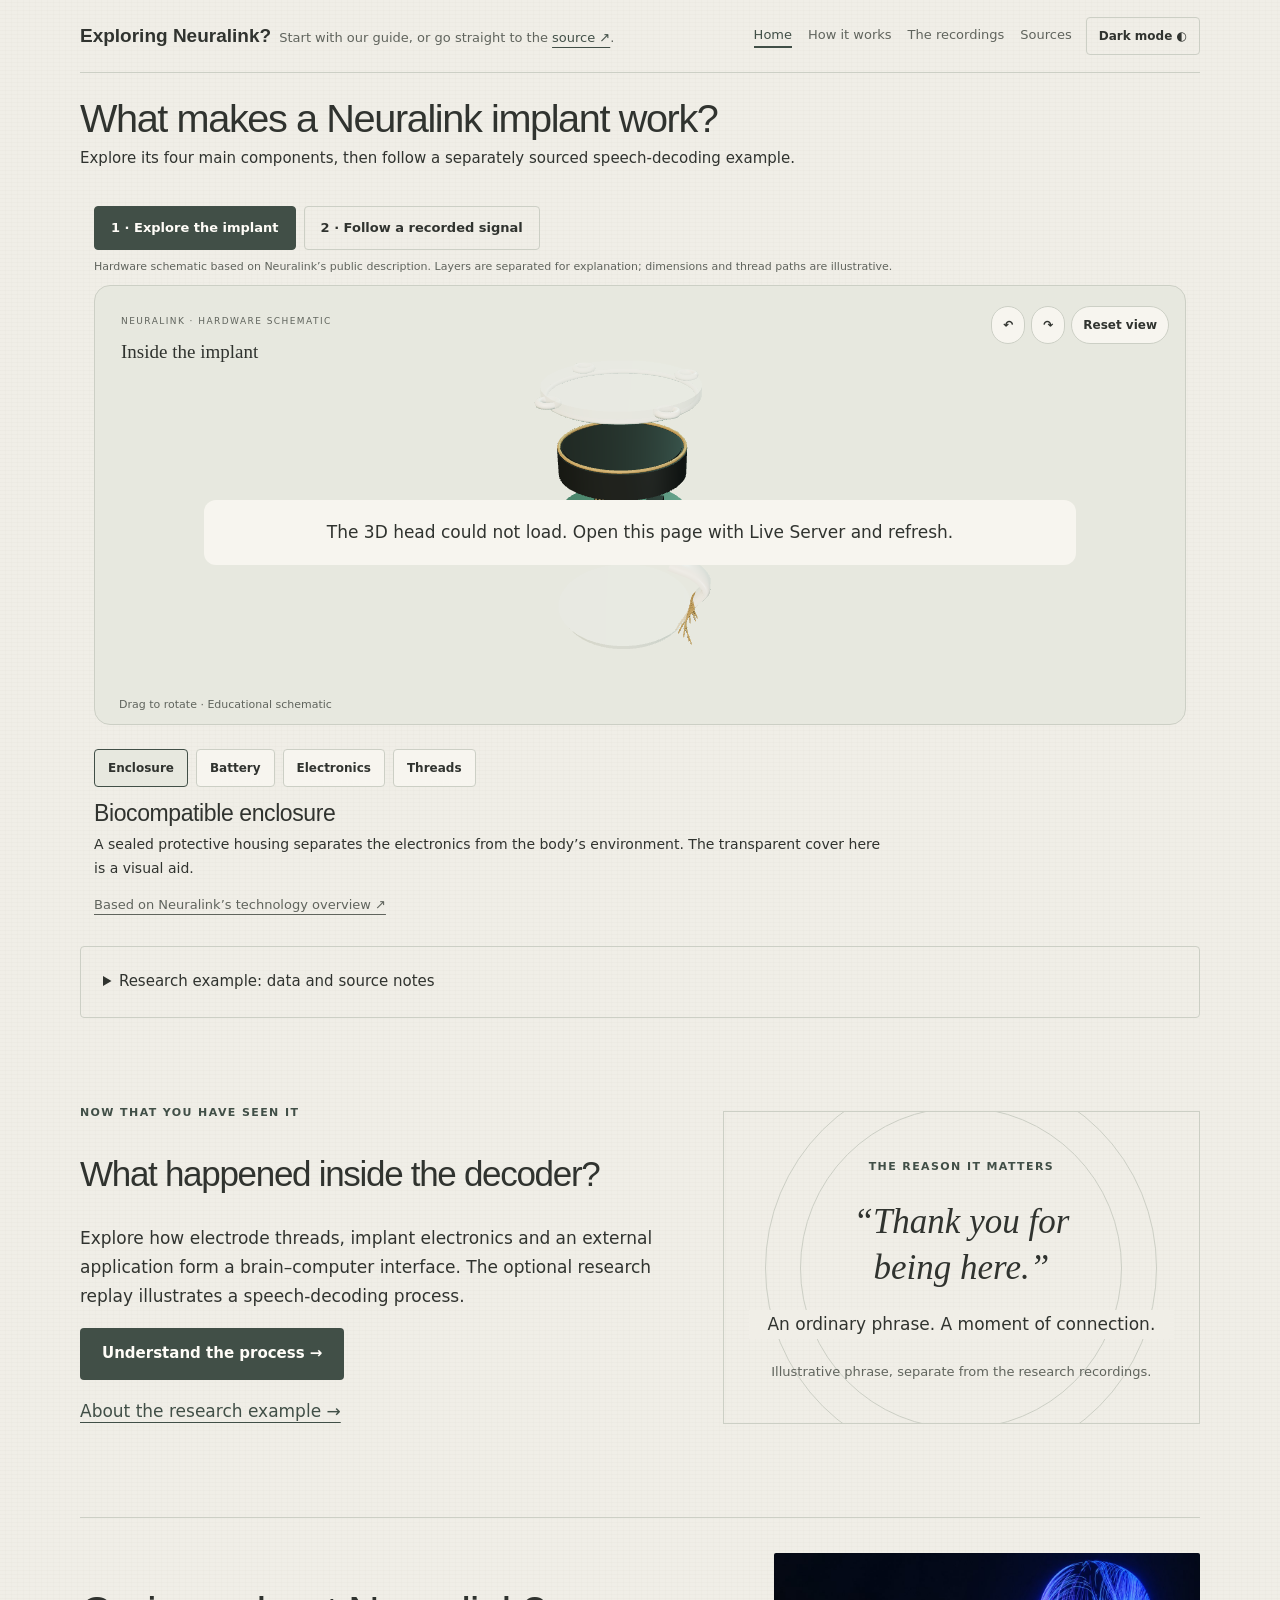
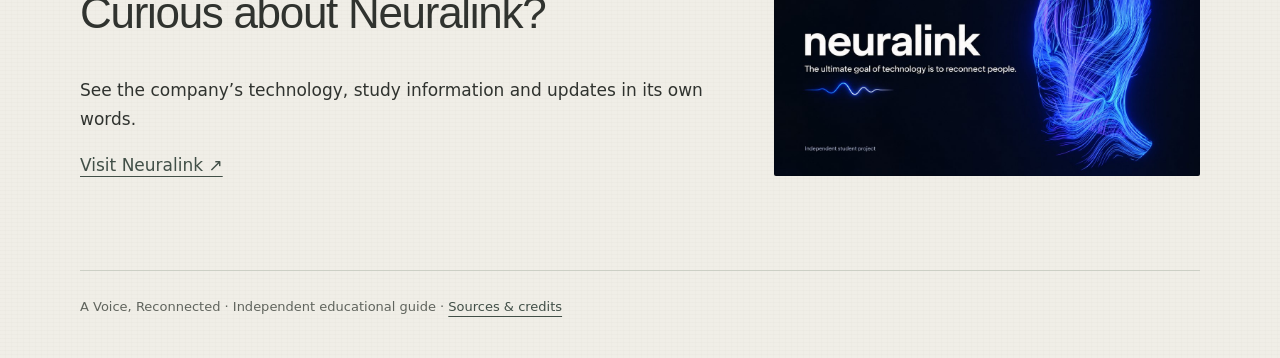
==== index.html @ 7163ef57 "Replace abstract decoder cube with external laptop scene" ====
<!doctype html>
<html lang="en"><head><meta charset="utf-8"><meta name="viewport" content="width=device-width,initial-scale=1"><meta name="description" content="Explore Neuralink’s four implant components in 3D, with a separately labelled public research example of speech decoding."><title>Explore the implant | A Voice, Reconnected</title><script src="theme.js"></script><link rel="stylesheet" href="styles.css"><script src="nav.js" defer></script><script src="motion.js" defer></script><link rel="icon" type="image/svg+xml" href="images/favicon.svg"><link rel="icon" type="image/png" sizes="32x32" href="images/favicon-32.png"><link rel="apple-touch-icon" sizes="180x180" href="images/apple-touch-icon.png"><link rel="manifest" href="site.webmanifest"><meta name="theme-color" content="#286359"><meta property="og:type" content="website"><meta property="og:site_name" content="A Voice, Reconnected"><meta property="og:title" content="Explore the implant | A Voice, Reconnected"><meta property="og:description" content="Explore Neuralink’s four implant components in 3D, with a separately labelled public research example of speech decoding."><meta property="og:image" content="images/og-image.jpg"><meta property="og:image:width" content="1200"><meta property="og:image:height" content="630"><meta property="og:image:alt" content="Blue line portrait illustrating technology and human connection"><meta name="twitter:card" content="summary_large_image"></head><body class="home-first"><a class="skip" href="#main">Skip to content</a><header><nav aria-label="Main navigation"><p class="brand-line"><a class="brand" href="index.html">Exploring Neuralink?</a> Start with our guide, or go straight to the <a href="https://neuralink.com/">source ↗</a>.</p><div class="nav-right"><div class="links"><a href="index.html">Home</a><a href="technology.html">How it works</a><a href="experience.html">The recordings</a><a href="resources.html">Sources</a></div><button id="theme-toggle" class="theme-toggle" type="button" aria-label="Switch to dark mode" hidden>Dark mode</button></div></nav></header><main id="main"><div class="home-intro"><h1>What makes a Neuralink implant work?</h1><p>Explore its four main components, then follow a separately sourced speech-decoding example.</p></div><section class="lab real-lab home-journey" id="journey" aria-label="Interactive speech BCI journey"><div class="experience-modes" aria-label="Choose what to explore"><button id="mode-hardware" type="button" aria-pressed="true">1 · Explore the implant</button><button id="mode-recording" type="button" aria-pressed="false">2 · Follow a recorded signal</button></div><p id="mode-note" class="mode-note">Hardware schematic based on Neuralink’s public description. Layers and dimensions are illustrative.</p><div class="lab-top" data-recording-only hidden><div class="trial-picker"><label for="record-select">Choose a research recording</label><select id="record-select" aria-label="Choose a research recording"></select></div><span id="progress" class="small">Loading the selected trial…</span></div><div class="scene webgl-scene" data-mode="hardware" aria-label="Three-dimensional illustration of a speech brain-computer interface">
<div id="brain-viewport" role="img" aria-label="An educational three-dimensional schematic of an implant with enclosure, battery, electronics and flexible electrode threads; a separate mode shows recorded neural data reaching a generic laptop, with predicted words on its screen and optional synthetic speech"></div>
<p id="scene-loading" role="status">Loading the 3D head…</p>
<div class="scene-caption"><span>FROM INTENTION TO EXPRESSION</span><p id="scene-focus">01 / The person behind the signal</p></div>
<div class="view-tools" aria-label="3D view controls"><button id="view-left" type="button" aria-label="Rotate view left">↶</button><button id="view-right" type="button" aria-label="Rotate view right">↷</button><button id="view-head" type="button" aria-pressed="false">Enlarge head</button><button id="view-reset" type="button">Reset view</button><button id="view-implant" type="button" aria-pressed="false">Show implant</button></div>
<div class="actions"><button id="play">Play recording</button><button id="next" class="secondary">Next stage →</button><button id="reset" class="secondary">Restart</button><button id="speak" class="button" hidden>Play synthetic voice</button></div><progress id="stage-progress" max="1" value="0" aria-label="Current stage progress"></progress><p class="scene-hint">Drag to rotate · Educational schematic</p>
</div><section id="hardware-parts" class="hardware-parts" aria-label="Implant components"><div class="part-buttons" aria-label="Select a component"><button type="button" data-implant-part="enclosure" aria-pressed="true">Enclosure</button><button type="button" data-implant-part="battery" aria-pressed="false">Battery</button><button type="button" data-implant-part="electronics" aria-pressed="false">Electronics</button><button type="button" data-implant-part="threads" aria-pressed="false">Threads</button></div><div class="part-description" aria-live="polite"><h2 id="part-title">Biocompatible enclosure</h2><p id="part-description">A sealed protective housing separates the electronics from the body’s environment. The transparent cover here is a visual aid.</p></div><a class="small" href="https://neuralink.com/technology/">Based on Neuralink’s technology overview ↗</a></section><div class="journey-steps" data-recording-only hidden aria-label="Journey stages"><button class="node selected" data-stage="0">01 · Capture</button><button class="node" data-stage="1">02 · Decode</button><button class="node" data-stage="2">03 · Words</button><button class="node" data-stage="3">04 · Voice</button></div>

<div class="recording-copy" data-recording-only hidden><div class="data-heading"><h2 id="stage-title">Neural activity over time</h2><span id="record-meta" class="small"></span></div><p id="explanation">Each row is one of 256 recording channels. Brighter cells mean higher activity after visual scaling.</p><p id="playback-status" role="status">Ready to explore this recording.</p><section class="transcript" hidden aria-live="polite"><p class="eyebrow">DECODER TEXT · REPLAYED FROM THE STUDY</p><p id="partial-text" class="partial-text">Press play or move the timeline to follow the recorded output.</p><p id="comparison" class="comparison" hidden></p></section><p id="result" role="status" aria-live="polite"></p></div></section><details class="record-evidence"><summary>Research example: data and source notes</summary><p>This heatmap is supporting evidence. Moving its timeline inspects the signal only; it does not advance the guided journey. Horizontal axis: time. Vertical axis: 256 source channels. Brighter cells indicate higher scaled spike-band power.</p><div class="heat-wrap"><canvas id="heatmap" aria-label="Heatmap of recorded spike-band activity across 256 neural channels and time"></canvas><div id="time-cursor" aria-hidden="true"></div></div><label for="timeline">Trial timeline <span id="time-label">0.00 s</span></label><input id="timeline" type="range" min="0" max="1000" value="0"><p>The signal heatmap shows spike-band power from 256 channels. It is sampled every 40 ms here for a lighter web display; the source data were binned every 20 ms. Contrast is log-scaled for visibility. The words are the study’s recorded real-time n-gram decoder output. The target sentence and decoder result are shown separately because they can differ.</p><p>The study participant attempted speech. Neuralink was not involved in collecting this dataset. Audio is optional browser text-to-speech. It reads the recorded prediction in a standard English voice; it does not reconstruct T12’s voice. Available voices depend on your device and browser.</p><p class="small">Head scan: Lee Perry-Smith / Infinite-Realities, <a href="https://creativecommons.org/licenses/by/3.0/">CC BY 3.0</a>, via <a href="https://github.com/mrdoob/three.js/tree/r160/examples/models/gltf/LeePerrySmith">Three.js</a>. Recolored and scaled for this illustration; not the study participant.</p><p><a href="experience.html">About these recordings →</a></p></details>
<section class="after-journey"><div><p class="eyebrow">NOW THAT YOU HAVE SEEN IT</p><h2>What happened inside the decoder?</h2><p>Explore how electrode threads, implant electronics and an external application form a brain–computer interface. The optional research replay illustrates a speech-decoding process.</p><a class="button" href="technology.html">Understand the process →</a><p><a href="experience.html">About the research example →</a></p></div><aside class="human-note"><span class="eyebrow">THE REASON IT MATTERS</span><p class="quote">“Thank you for<br>being here.”</p><p>An ordinary phrase. A moment of connection.</p><span class="small">Illustrative phrase, separate from the research recordings.</span></aside></section>
<section class="closing"><div><h2>Curious about Neuralink?</h2><p>See the company’s technology, study information and updates in its own words.</p><a href="https://neuralink.com/">Visit Neuralink ↗</a></div><img src="images/og-image.jpg" width="1200" height="630" loading="lazy" alt="Artistic blue line portrait about reconnecting people through technology"></section>
<script src="experience.js" defer></script><script type="module" src="brain-scene.js"></script></main><footer>A Voice, Reconnected · Independent educational guide · <a href="resources.html">Sources &amp; credits</a></footer></body></html>
---- styles.css ----
/* Shared palette: light is warm paper; dark is a soft charcoal. */
:root{color-scheme:light;--bg:#f8f4ec;--surface:#fffdf8;--text:#2e3633;--muted:#596761;--accent:#286359;--line:#dddcd1;--soft:#e9eee3;--warm:#a24e35;--button-text:#fffdf8;--radius:22px}
:root[data-theme=dark]{color-scheme:dark;--bg:#202826;--surface:#29332f;--text:#f4f1e8;--muted:#c0cac3;--accent:#acd5ba;--line:#48544d;--soft:#354139;--warm:#f3bb95;--button-text:#202826}
*{box-sizing:border-box}body{margin:0;background:var(--bg);color:var(--text);font:17px/1.7 system-ui,sans-serif}a{color:var(--accent);text-underline-offset:5px}header,main,footer{width:min(1120px,calc(100% - 56px));margin:auto}nav{display:flex;justify-content:space-between;align-items:center;gap:22px;padding:25px 0;border-bottom:1px solid var(--line)}.brand{font-family:Georgia,serif;font-size:24px;color:var(--text);text-decoration:none;white-space:nowrap}.brand span{display:block;font:11px/1.6 system-ui;color:var(--muted)}.nav-right{display:flex;gap:20px;align-items:center}.links{display:flex;gap:20px;font-size:14px}.links a{text-decoration:none;color:var(--muted)}.links a[aria-current]{color:var(--accent);border-bottom:2px solid var(--accent)}main{padding:60px 0}h1{font-family:Georgia,serif;font-weight:400;font-size:clamp(43px,6vw,76px);line-height:1.08;letter-spacing:-2px;margin:20px 0 26px}h1 em{color:var(--accent)}h2{font-family:Georgia,serif;font-size:32px;font-weight:400;line-height:1.25}h3{font-size:21px;line-height:1.4}.intro{font-size:21px;line-height:1.6;max-width:720px}.eyebrow{font-size:10px;font-weight:700;letter-spacing:2px;color:var(--accent)}.small,figcaption,footer{font-size:13px;color:var(--muted)}.home-layout{display:grid;grid-template-columns:1.35fr 1fr;gap:70px;align-items:center;margin-bottom:75px}.hero p:not(.eyebrow){max-width:570px}.human-note{padding:48px 35px;background:var(--soft);border-radius:120px 120px 25px 25px;text-align:center}.quote{font:italic 40px/1.3 Georgia,serif;color:var(--text)}.little-wave{font-size:42px;color:var(--warm)}.button,button{display:inline-block;padding:13px 22px;background:var(--accent);color:var(--button-text);border:0;border-radius:30px;font:inherit;font-size:15px;font-weight:650;text-decoration:none;cursor:pointer}.theme-toggle{font-size:12px;padding:8px 12px;background:var(--soft);color:var(--text);white-space:nowrap}button:disabled{opacity:.5;cursor:default}.secondary{background:transparent;color:var(--text);border:1px solid var(--line)}.text-link{align-self:center;font-size:15px}.grid{display:grid;grid-template-columns:repeat(3,1fr);gap:20px;margin:30px 0 60px}.grid article,.resource-list article{padding:26px;background:var(--surface);border:1px solid var(--line);border-radius:var(--radius)}.number{color:var(--warm);font-family:Georgia;font-size:28px}.resource-list{display:grid;gap:20px;margin:35px 0}.closing{display:flex;align-items:center;gap:35px;padding:30px 0;border-top:1px solid var(--line);margin-top:45px}.closing>div{flex:1}.closing img{width:38%;height:auto;border-radius:15px}.notice{border-left:3px solid var(--warm);padding:10px 18px;color:var(--muted);max-width:760px}.lab{padding:36px;background:var(--surface);border:1px solid var(--line);border-radius:var(--radius);margin:32px 0}.lab-top{display:flex;justify-content:space-between;gap:15px;margin-bottom:24px}label{display:block;margin-bottom:10px}select{width:100%;padding:14px;background:var(--bg);color:var(--text);border:1px solid var(--line);font:inherit;border-radius:12px}.steps{display:grid;grid-template-columns:repeat(4,1fr);gap:12px;list-style:none;padding:0;color:var(--muted);font-size:14px;margin:28px 0}.steps li{border-top:3px solid var(--line);padding-top:10px}.steps .active{color:var(--accent);border-color:var(--accent);font-weight:bold}.signal{display:flex;align-items:center;justify-content:center;gap:10px;height:110px;background:var(--soft);border-radius:18px}.signal i{display:block;width:5px;height:20px;border-radius:8px;background:var(--accent)}.signal i:nth-child(3n){height:58px}.signal i:nth-child(3n+1){height:35px}.stage-copy{min-height:145px}.actions,#candidates{display:flex;flex-wrap:wrap;gap:12px}#candidates button{border-radius:12px;text-align:left;background:var(--soft);color:var(--text);border:2px solid transparent}#candidates button[aria-pressed=true]{border-color:var(--accent)}#candidates[hidden]{display:none}#result{min-height:30px;color:var(--accent);font-weight:600}details{padding:20px;border:1px solid var(--line);border-radius:15px}summary{cursor:pointer}footer{padding:25px 0 40px;border-top:1px solid var(--line)}:focus-visible{outline:3px solid var(--warm);outline-offset:5px}.skip{position:absolute;left:16px;top:-100px;background:var(--surface);padding:8px}.skip:focus{top:10px}@media(max-width:950px){nav{align-items:flex-start;flex-direction:column}.nav-right{width:100%;justify-content:space-between}.home-layout{gap:30px}.quote{font-size:32px}}@media(max-width:700px){.home-layout,.grid{grid-template-columns:1fr}.home-layout{margin-bottom:45px}.human-note{padding:30px}.nav-right{align-items:flex-start}.links{gap:12px;flex-wrap:wrap}header,main,footer{width:calc(100% - 32px)}main{padding:35px 0}.lab{padding:20px}.closing{flex-direction:column;align-items:flex-start}.closing img{width:100%}.lab-top{flex-direction:column}.stage-copy{min-height:180px}.steps{font-size:12px}}@media(prefers-reduced-motion:no-preference){.signal.running i{animation:breathe 1.2s ease-in-out infinite alternate}.signal.running i:nth-child(2n){animation-delay:.3s}.signal.running i:nth-child(3n){animation-delay:.6s}@keyframes breathe{to{transform:scaleY(.35);opacity:.5}}}

/* Paper-inspired editorial direction. All graphics are our own CSS. */
:root{--bg:#f0eee7;--surface:#f7f5ef;--text:#30332f;--muted:#60645d;--accent:#414f47;--line:#cccfc5;--soft:#e7e8df;--warm:#89654d;--radius:4px}
:root[data-theme=dark]{--bg:#252823;--surface:#2e322b;--text:#ecece2;--muted:#c0c4b8;--accent:#c3d3b7;--line:#50564b;--soft:#363d31;--warm:#dec5a6}
body{background-image:repeating-linear-gradient(0deg,transparent 0 3px,rgba(110,105,80,.022) 3px 4px),repeating-linear-gradient(90deg,transparent 0 5px,rgba(110,105,80,.018) 5px 6px)}
h1,h2,.brand{font-family:Arial,Helvetica,sans-serif}h1{font-size:clamp(45px,6.3vw,82px);font-weight:400;letter-spacing:-3px}h1 em{font-style:normal}h2{font-size:clamp(29px,3.8vw,44px);letter-spacing:-1.3px}.brand{font-size:22px;font-weight:500}.brand span{letter-spacing:.2px}.eyebrow{font-size:11px;letter-spacing:1.4px}.button,button{border-radius:4px}.theme-toggle{border:1px solid var(--line);background:transparent}.grid{gap:0}.grid article{background:transparent;border:0;border-top:1px solid var(--line);border-radius:0;padding:28px 24px 28px 0}.grid article+article{padding-left:24px;border-left:1px solid var(--line)}.number{font-family:Arial;font-size:14px}.human-note{position:relative;border-radius:0;background:transparent;border:1px solid var(--line);padding:65px 32px;overflow:hidden}.human-note:before,.human-note:after{content:'';position:absolute;border:1px solid var(--line);border-radius:50%;width:320px;height:320px;left:50%;top:50%;transform:translate(-50%,-50%);pointer-events:none}.human-note:after{width:390px;height:390px}.human-note>*{position:relative;z-index:1}.quote{font-family:Georgia,serif;font-size:39px}.human-note p:not(.quote){background:var(--bg)}.official-strip{display:flex;align-items:center;justify-content:space-between;gap:25px;padding:16px 0 22px;margin-bottom:44px;border-bottom:1px solid var(--line);font-size:13px;color:var(--muted)}.official-strip a{white-space:nowrap;font-weight:600}.source-intro{padding:60px 0;margin:0 0 65px;border-top:1px solid var(--line);border-bottom:1px solid var(--line)}.source-intro>p{max-width:700px}.closing img{border-radius:2px}.lab,.resource-list article,details{border-radius:4px}.signal{border-radius:3px}.reveal{opacity:1;transform:none}
@media(prefers-reduced-motion:no-preference){.motion-ready .reveal{opacity:0;transform:translateY(22px);transition:opacity .8s ease,transform .8s ease}.motion-ready .reveal.is-visible{opacity:1;transform:none}.human-note:after{animation:orbit-breathe 9s ease-in-out infinite}@keyframes orbit-breathe{50%{transform:translate(-50%,-50%) scale(.9);opacity:.45}}}
@media(max-width:700px){.official-strip{align-items:flex-start;flex-direction:column;gap:8px;margin-bottom:25px}.grid article+article{padding-left:0;border-left:0}.source-intro{padding:35px 0;margin-bottom:35px}h1{letter-spacing:-2px}.human-note{padding:40px 22px}}

/* Conceptual 3D storyboard, built with CSS perspective; not an anatomical model. */
.scene{perspective:1000px;overflow:hidden;padding:45px 15px;background:var(--soft);border:1px solid var(--line);margin-bottom:22px}.journey{display:flex;align-items:center;justify-content:center;gap:18px;transform:rotateY(var(--angle,0deg));transform-style:preserve-3d;min-height:240px}.node{display:flex;flex-direction:column;align-items:center;gap:30px;padding:20px 12px;background:transparent;color:var(--text);border:1px solid transparent;font-size:13px}.node.selected{border-color:var(--accent);background:var(--surface)}.head-shape{display:block;position:relative;width:86px;height:112px;border:2px solid var(--accent);border-radius:48% 48% 35% 40%;background:radial-gradient(ellipse at 35% 30%,var(--surface),var(--soft));box-shadow:inset -12px -4px 0 var(--line);transform:rotateY(-15deg)}.head-shape:after{content:'';position:absolute;right:-10px;top:44px;border-left:12px solid var(--accent);border-top:8px solid transparent;border-bottom:8px solid transparent}.electrode{position:absolute;width:24px;height:14px;background:var(--warm);border-radius:6px;top:26px;left:38px;box-shadow:0 0 0 8px var(--soft)}.cube{display:grid;place-items:center;width:90px;height:90px;border:1px solid var(--accent);background:var(--surface);box-shadow:12px -12px 0 var(--line);transform:rotateY(-12deg) rotateX(8deg)}.words{display:grid;place-items:center;height:110px;font-size:28px;font-weight:400}.sound{height:110px;display:grid;place-items:center;font-size:35px;color:var(--warm)}.route{position:relative;display:flex;gap:8px;align-items:center;width:55px;height:2px;background:var(--line)}.route span{width:5px;height:5px;background:var(--accent);border-radius:50%}#angle{width:100%;accent-color:var(--accent)}@media(prefers-reduced-motion:no-preference){.scene[data-stage="1"] .route span{animation:travel 1.4s infinite}.route span:nth-child(2){animation-delay:.3s}.route span:nth-child(3){animation-delay:.6s}@keyframes travel{50%{transform:translateX(18px);opacity:.2}}}@media(max-width:700px){.journey{display:grid;grid-template-columns:1fr 1fr;gap:14px}.route{display:none}.node{width:100%}.scene{padding:20px 10px}.node{gap:12px}.journey{min-height:350px}}

.heat-wrap{position:relative;width:100%;height:250px;background:#152427;overflow:hidden;border:1px solid var(--line);margin:14px 0 20px}.heat-wrap canvas{width:100%;height:100%;image-rendering:pixelated}.heat-wrap:after{content:'256 CHANNELS';position:absolute;left:8px;top:8px;font:10px monospace;color:#fff9;pointer-events:none}#time-cursor{position:absolute;top:0;bottom:0;width:2px;background:var(--warm);pointer-events:none;box-shadow:0 0 8px var(--warm)}.data-heading{display:flex;align-items:baseline;justify-content:space-between;gap:12px}.data-heading h2{margin-bottom:0}.transcript{margin-top:25px;padding:22px;border-left:3px solid var(--warm);background:var(--soft)}.partial-text{font:clamp(24px,4vw,38px)/1.25 Georgia,serif;min-height:50px}.comparison{font-size:16px;border-top:1px solid var(--line);padding-top:15px}.comparison[hidden]{display:none}.real-lab #timeline{width:100%;accent-color:var(--accent)}@media(max-width:700px){.heat-wrap{height:200px}.data-heading{align-items:flex-start;flex-direction:column}.real-lab .actions button{flex:1}}

/* Guided research replay */
.real-lab [hidden]{display:none!important}.real-lab button:disabled{opacity:.4;cursor:not-allowed}.real-lab .scene{padding:50px 12px;background:radial-gradient(ellipse at center,var(--surface),var(--soft));perspective:1000px}.real-lab .journey{gap:12px;transform:rotateX(5deg);transform-style:preserve-3d}.real-lab .node{transform:translateZ(0);transition:transform .6s,opacity .4s}.real-lab .node.selected{transform:translateZ(28px);box-shadow:0 22px 28px -22px var(--text)}.brain-ring{position:absolute;inset:12px 8px 35px;border:1px solid var(--warm);border-radius:50%;transform-style:preserve-3d}.ring-a{transform:rotateY(55deg)}.ring-b{transform:rotateY(-55deg)}.ring-c{transform:rotateX(65deg)}.head-shape{transform-style:preserve-3d}.cube{position:relative;transform-style:preserve-3d;box-shadow:none}.cube-side{position:absolute;top:-1px;left:100%;width:24px;height:100%;background:var(--soft);border:1px solid var(--accent);transform-origin:left;transform:rotateY(65deg)}.cube-top{position:absolute;bottom:100%;left:-1px;width:100%;height:24px;background:var(--soft);border:1px solid var(--accent);transform-origin:bottom;transform:rotateX(65deg)}.real-lab .route span{animation:none}.record-evidence{margin-top:30px;padding:22px;border:1px solid var(--line)}.record-evidence summary{cursor:pointer;font-size:20px}.record-evidence #timeline{width:100%;accent-color:var(--accent)}#stage-progress{width:100%;height:6px;accent-color:var(--accent);margin-bottom:20px}#playback-status{min-height:1.5em}.real-lab .route{width:36px;flex-shrink:0}.record-evidence .heat-wrap:after{content:'TIME → · CHANNELS ↓'}.real-lab .sound{transform:rotateY(-20deg)}
@media(prefers-reduced-motion:no-preference){.real-lab .scene[data-playing="true"][data-stage="0"] .head-shape{animation:headTurn 5s ease-in-out infinite}.real-lab .scene[data-playing="true"][data-stage="0"] .electrode{animation:implantPulse 1s infinite}.real-lab .scene[data-playing="true"][data-stage="1"] .route span{animation:travel 1.2s infinite}.real-lab .scene[data-playing="true"][data-stage="1"] .cube{animation:decodeTurn 4s ease-in-out infinite}.real-lab .scene[data-speaking="true"] .sound{animation:implantPulse .65s infinite}.real-lab .scene[data-stage="2"] .words{animation:wordReveal .6s both}@keyframes headTurn{50%{transform:rotateY(18deg) rotateX(5deg)}}@keyframes decodeTurn{50%{transform:rotateY(18deg) rotateX(-8deg)}}@keyframes implantPulse{50%{opacity:.45;filter:brightness(1.3)}}@keyframes wordReveal{from{opacity:0;transform:translateZ(-30px) rotateX(25deg)}to{opacity:1;transform:translateZ(0)}}}
@media(max-width:700px){.real-lab .journey{transform:none}.real-lab .node.selected{transform:none}.real-lab .scene{padding:24px 8px}}

/* Real WebGL scene: the canvas contains actual three-dimensional geometry. */
.real-lab .webgl-scene{position:relative;padding:0;margin:24px 0 12px;height:540px;overflow:hidden;perspective:none;background:var(--soft);border-radius:16px}.webgl-scene #brain-viewport{position:absolute;inset:0}.webgl-scene canvas{display:block;width:100%;height:100%;touch-action:pan-y}.scene-caption{position:absolute;top:24px;left:26px;pointer-events:none}.scene-caption span{font-size:10px;letter-spacing:.16em;color:var(--muted)}.scene-caption p{font:22px Georgia,serif;margin:8px 0}.scene-hint{position:absolute;bottom:10px;left:24px;font-size:11px;color:var(--muted);pointer-events:none}.view-tools{position:absolute;right:14px;bottom:45px;display:flex;flex-wrap:wrap;gap:6px}.view-tools button{font-size:12px;padding:8px 11px;background:var(--surface);color:var(--text);border:1px solid var(--line);border-radius:20px}.view-tools button[aria-pressed="true"]{border-color:var(--accent);color:var(--accent)}#scene-loading{position:absolute;top:45%;left:10%;right:10%;text-align:center;background:var(--surface);padding:18px;border-radius:12px}.journey-steps{display:grid;grid-template-columns:repeat(4,1fr);gap:8px}.journey-steps .node{display:block;font-size:13px;padding:14px 8px;border:1px solid var(--line);border-radius:8px;transform:none!important;box-shadow:none!important}.journey-steps .node.selected{background:var(--accent);color:var(--button-text)}
@media(max-width:700px){.real-lab .webgl-scene{height:460px}.scene-caption{left:16px;top:18px}.scene-caption p{font-size:18px}.journey-steps{grid-template-columns:1fr 1fr}.scene-hint{left:16px;font-size:10px}.view-tools{bottom:43px;left:16px;right:auto}}

.webgl-scene .actions{position:absolute;left:24px;bottom:45px;margin:0;display:flex;gap:8px;flex-wrap:wrap}.webgl-scene .actions button{padding:11px 16px;font-size:13px}.webgl-scene .view-tools{top:20px;bottom:auto;right:16px;left:auto}.webgl-scene #stage-progress{position:absolute;bottom:33px;left:24px;width:calc(100% - 48px);height:4px;margin:0}.webgl-scene .scene-hint{bottom:1px;margin:8px 0}
@media(max-width:700px){.real-lab .webgl-scene{height:560px}.webgl-scene .view-tools{top:82px;left:16px;right:auto}.webgl-scene .actions{left:16px;right:16px;bottom:52px}.webgl-scene .actions button{font-size:11px;padding:9px 10px}.webgl-scene #stage-progress{left:16px;width:calc(100% - 32px);bottom:39px}.webgl-scene .scene-hint{bottom:3px;right:12px}}

.webgl-scene .actions .secondary{background:var(--surface);color:var(--text);border:1px solid var(--line)}

@media(max-width:700px){.webgl-scene .actions{display:grid;grid-template-columns:1fr 1fr;gap:5px}.webgl-scene .actions #play{order:1}.webgl-scene .actions #reset{order:2}.webgl-scene .actions #next,.webgl-scene .actions #speak{order:3;grid-column:1/-1}.webgl-scene .actions button{min-height:34px}}

.webgl-scene .view-tools{max-width:48%;justify-content:flex-end}.view-tools #view-head[aria-pressed="true"]{background:var(--accent);color:var(--button-text)}@media(max-width:700px){.webgl-scene .view-tools{max-width:calc(100% - 32px);justify-content:flex-start;top:78px}.webgl-scene .view-tools button{padding:7px 9px;font-size:11px}}

/* Interaction-first homepage, October 2026. */
.brand-line{margin:0;max-width:590px;font-size:13px;line-height:1.5;color:var(--muted)}.brand-line .brand{font-size:19px;font-weight:600;white-space:normal}.brand-line>a{display:inline}.brand-line .brand{margin-right:4px}.brand-line span{display:inline}nav{padding:17px 0;gap:28px}.nav-right{gap:14px;flex-shrink:0}.links{gap:16px;font-size:13px}.home-first main{padding-top:22px}.home-intro h1{font-size:clamp(28px,3.1vw,43px);letter-spacing:-1.4px;margin:0 0 5px;line-height:1.16}.home-intro>p{margin:4px 0;font-size:15px}.home-intro .provenance-line{font-size:11px;color:var(--muted)}.home-journey{margin:16px 0 14px;padding:14px;background:transparent;border:0}.home-journey .lab-top{align-items:center;margin-bottom:8px;gap:16px}.trial-picker{display:flex;align-items:center;gap:10px;min-width:0}.trial-picker label{margin:0;font-size:11px;color:var(--muted);white-space:nowrap}.trial-picker select{font-size:12px;padding:7px 10px;max-width:360px;border-radius:5px}.home-journey .webgl-scene{height:440px;margin:8px 0}.home-journey .journey-steps .node{padding:10px 8px}.home-journey .data-heading{margin-top:12px}.home-journey .data-heading h2{font-size:23px;letter-spacing:-.5px;margin:0}.home-journey #explanation{font-size:14px;margin:6px 0}.home-journey #playback-status{font-size:12px;margin:4px 0}.home-journey #result:empty{display:none}.home-journey .transcript{margin-top:12px}.home-journey .scene-caption{top:18px}.home-journey .scene-caption p{font-size:19px}.home-journey .scene-caption span{font-size:9px}.home-first .record-evidence{margin-top:14px}.home-first .record-evidence summary{font-size:15px}.after-journey{display:grid;grid-template-columns:1.2fr 1fr;align-items:center;gap:70px;margin:75px 0}.after-journey h2{font-size:35px}.after-journey .human-note{padding:38px 25px}.after-journey .quote{margin:20px 0;font-size:35px}.reading-intro{max-width:820px}.reading-intro h1{font-size:clamp(38px,5vw,62px)}.reading-section,.training-note{max-width:900px;margin:42px 0;padding-top:28px;border-top:1px solid var(--line)}.reading-section h2,.training-note h2{font-size:29px;letter-spacing:-.6px}.training-note{background:var(--soft);padding:26px 30px;border:0}.explain-flow{display:grid;grid-template-columns:repeat(4,1fr);list-style:none;padding:0;margin:25px 0;gap:0}.explain-flow li{position:relative;border:1px solid var(--line);padding:22px 18px;min-width:0}.explain-flow li+li{border-left:0}.explain-flow li:not(:last-child):after{content:'→';position:absolute;right:-11px;top:33px;background:var(--bg);z-index:1;color:var(--accent)}.flow-symbol{display:block;font:34px Georgia,serif;color:var(--accent);height:64px}.explain-flow .eyebrow{font-size:10px}.explain-flow h3{font-size:20px}.explain-flow p{font-size:14px}.prediction-example{padding:20px 26px;background:var(--soft);border-left:3px solid var(--warm)}.source-links{display:flex;gap:22px;flex-wrap:wrap}.table-scroll{overflow-x:auto}table{border-collapse:collapse;width:100%;font-size:15px}caption{text-align:left;font-size:13px;color:var(--muted);margin-bottom:12px}td,th{text-align:left;padding:14px 16px;border-bottom:1px solid var(--line)}thead{background:var(--soft)}.evidence-definitions dt{font-weight:650;margin-top:22px}.evidence-definitions dd{margin:5px 0 0}.home-journey.reveal{opacity:1!important;transform:none!important}code{overflow-wrap:anywhere}
@media(max-width:950px){nav{flex-direction:column;align-items:stretch;gap:12px}.brand-line{max-width:none}.nav-right{width:100%;justify-content:space-between}.home-first main{padding-top:18px}.after-journey{gap:32px}.explain-flow{grid-template-columns:1fr 1fr}.explain-flow li+li{border-left:1px solid var(--line)}.explain-flow li:after{display:none}}
@media(max-width:700px){.brand-line{font-size:12px}.brand-line .brand{font-size:17px}.links{gap:12px;font-size:12px}.home-intro h1{font-size:30px;letter-spacing:-1px}.home-journey{padding:0;margin-top:12px}.home-journey .lab-top{flex-direction:row;align-items:flex-end}.home-journey .lab-top #progress{font-size:10px;white-space:nowrap}.trial-picker{flex-direction:column;align-items:flex-start;gap:3px}.trial-picker label{font-size:10px}.trial-picker select{max-width:225px;font-size:11px}.home-journey .webgl-scene{height:460px}.home-journey .view-tools{top:72px}.home-journey .scene-caption{left:16px}.home-journey .scene-caption p{font-size:16px}.home-journey .journey-steps{grid-template-columns:repeat(4,1fr);gap:4px}.home-journey .journey-steps .node{font-size:10px;padding:9px 3px}.home-journey .data-heading{gap:4px}.home-journey .data-heading h2{font-size:21px}.home-journey .record-meta{font-size:11px}.after-journey{grid-template-columns:1fr;margin:48px 0;gap:24px}.after-journey .human-note{padding:28px 20px}.explain-flow{grid-template-columns:1fr}.reading-section,.training-note{margin:30px 0}.training-note{padding:20px}.reading-intro .intro{font-size:18px}}

.site-key{position:absolute;left:18px;top:100px;max-width:235px;padding:12px 14px;background:var(--surface);border:1px solid var(--line);border-radius:8px;font-size:11px;line-height:1.5;z-index:2}.site-key[hidden]{display:none!important}.site-key strong,.site-key span,.site-key small{display:block}.site-key strong{font-size:12px;margin-bottom:7px}.site-key span{margin:5px 0}.site-six:before,.site-fortyfour:before{content:'';display:inline-block;width:8px;height:8px;border-radius:2px;margin-right:7px;background:#b87736}.site-fortyfour:before{background:#947eae}.site-key small{font-size:10px;color:var(--muted);margin:8px 0}.site-key a{font-size:10px}@media(max-width:700px){.site-key{top:130px;left:12px;max-width:155px;font-size:10px;padding:9px}.site-key strong{font-size:10px}.site-key small{font-size:9px}.site-key a{font-size:9px}}

.experience-modes{display:flex;gap:8px;margin:4px 0 8px;flex-wrap:wrap}.experience-modes button{font-size:13px;padding:10px 16px;border:1px solid var(--line);background:transparent;color:var(--text)}.experience-modes button[aria-pressed="true"]{background:var(--accent);color:var(--button-text);border-color:var(--accent)}.mode-note{font-size:11px;color:var(--muted);margin:8px 0;max-width:900px}.hardware-parts{padding:16px 0 0}.part-buttons{display:flex;gap:8px;flex-wrap:wrap}.part-buttons button{font-size:12px;background:var(--surface);color:var(--text);border:1px solid var(--line);padding:8px 13px}.part-buttons button[aria-pressed="true"]{border-color:var(--accent);background:var(--soft)}.part-description h2{font-size:23px;letter-spacing:-.4px;margin:12px 0 5px}.part-description p{font-size:14px;margin:0 0 9px;max-width:800px}.webgl-scene[data-mode="hardware"] .actions,.webgl-scene[data-mode="hardware"] #stage-progress{display:none!important}.component-grid{display:grid;grid-template-columns:1fr 1fr;gap:24px}.component-grid article{border-top:1px solid var(--line);padding-top:20px}.component-grid h3{font-size:22px}.component-grid p{font-size:16px}.recording-copy[hidden],.journey-steps[hidden],[data-recording-only][hidden],#hardware-parts[hidden]{display:none!important}@media(max-width:700px){.experience-modes{gap:5px}.experience-modes button{font-size:11px;padding:9px 10px}.part-buttons{gap:5px}.part-buttons button{font-size:11px;padding:7px 10px}.component-grid{grid-template-columns:1fr}.mode-note{font-size:10px}.home-journey .webgl-scene[data-mode="hardware"]{height:380px}}
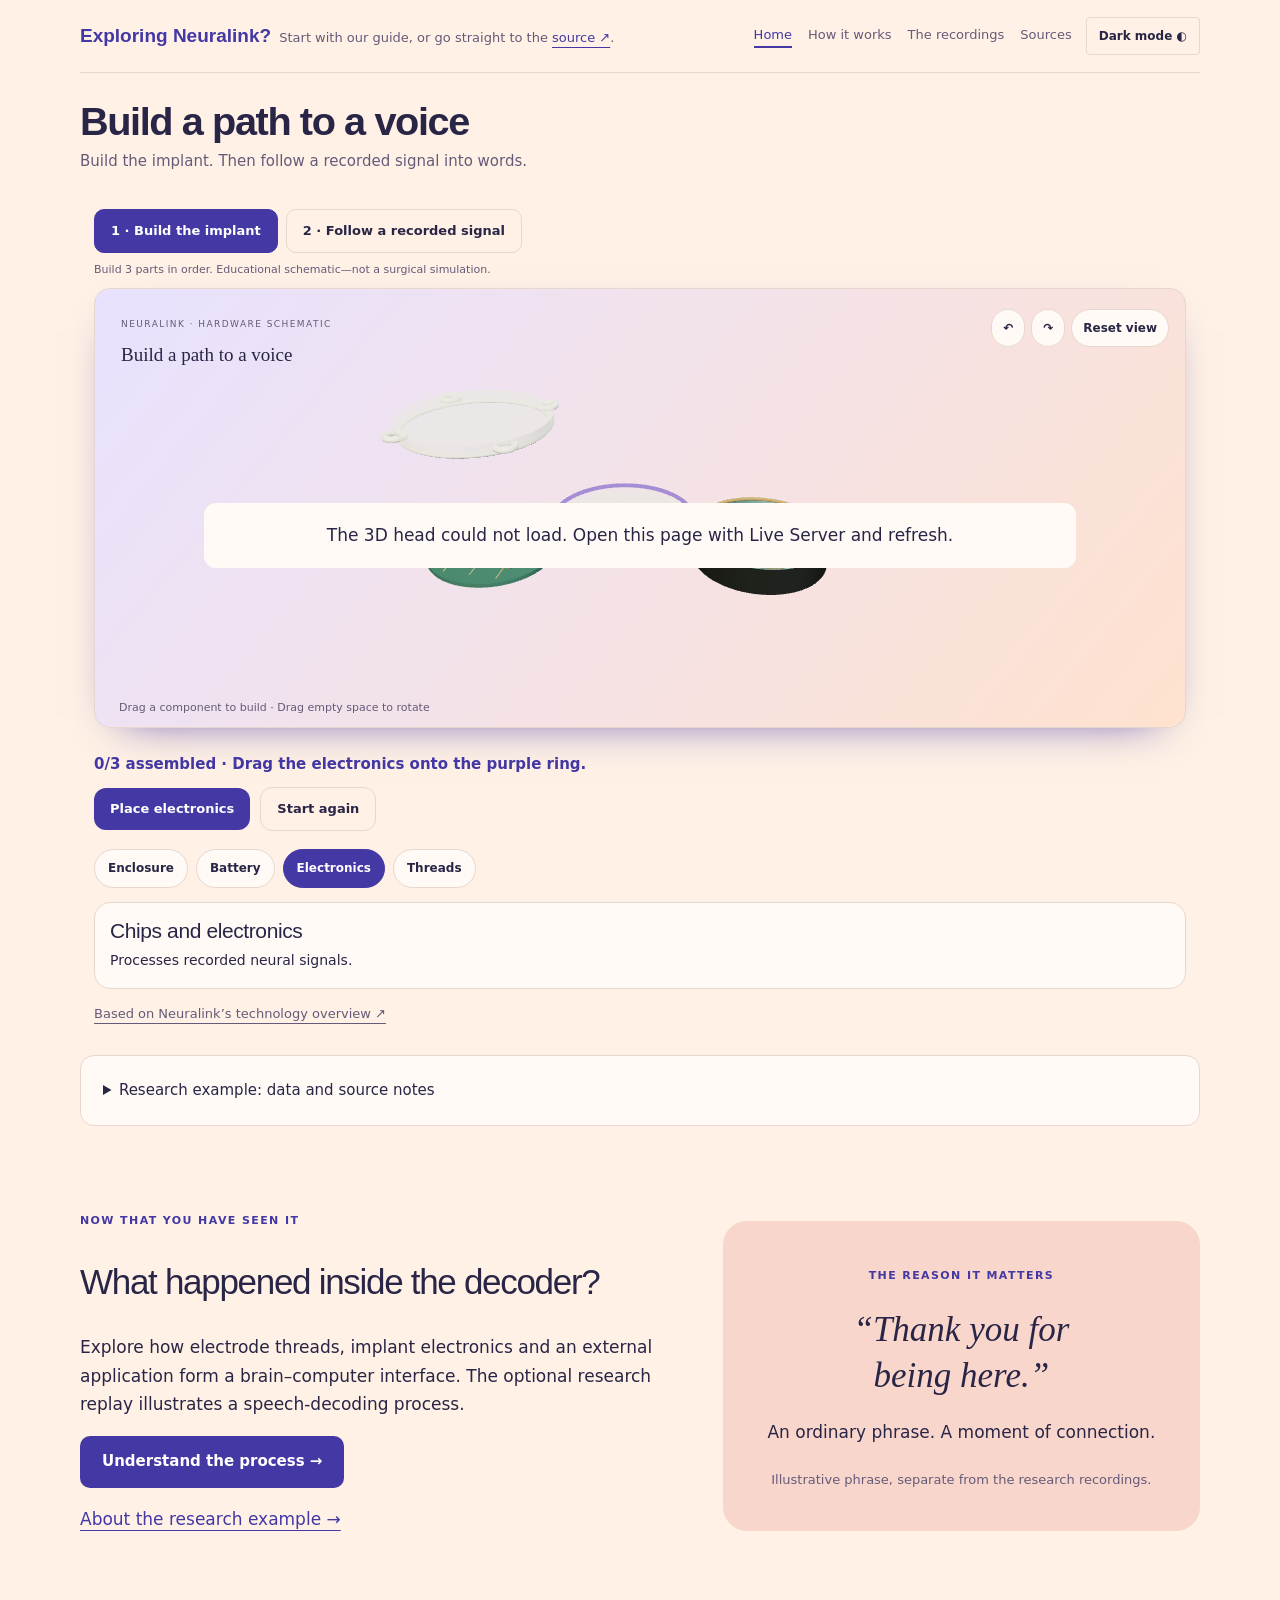
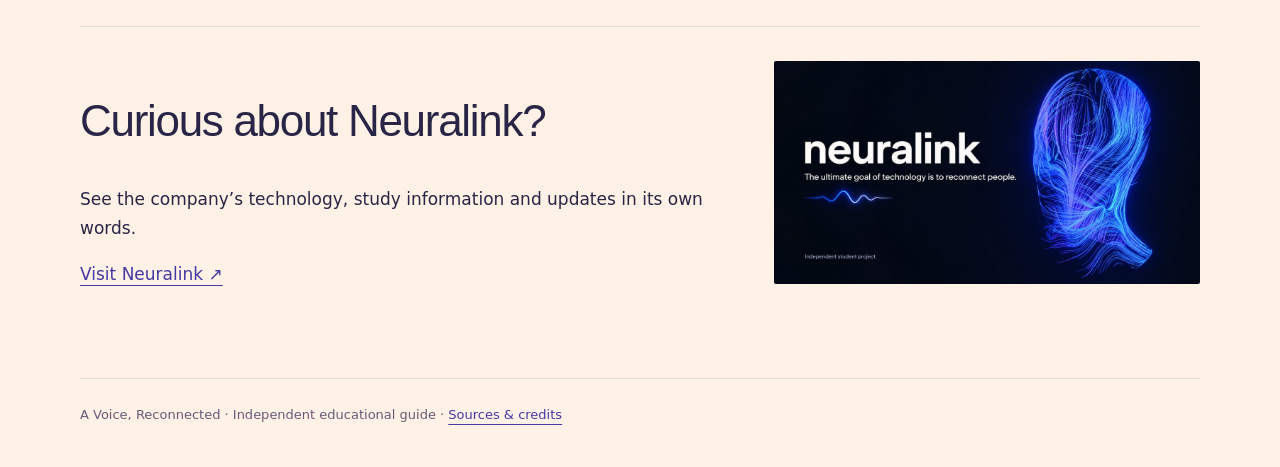
==== commit 73047cfd: "change the form i want to present" ====
--- a/index.html
+++ b/index.html
@@ -1,11 +1,11 @@
 <!doctype html>
-<html lang="en"><head><meta charset="utf-8"><meta name="viewport" content="width=device-width,initial-scale=1"><meta name="description" content="Explore Neuralink’s four implant components in 3D, with a separately labelled public research example of speech decoding."><title>Explore the implant | A Voice, Reconnected</title><script src="theme.js"></script><link rel="stylesheet" href="styles.css"><script src="nav.js" defer></script><script src="motion.js" defer></script><link rel="icon" type="image/svg+xml" href="images/favicon.svg"><link rel="icon" type="image/png" sizes="32x32" href="images/favicon-32.png"><link rel="apple-touch-icon" sizes="180x180" href="images/apple-touch-icon.png"><link rel="manifest" href="site.webmanifest"><meta name="theme-color" content="#286359"><meta property="og:type" content="website"><meta property="og:site_name" content="A Voice, Reconnected"><meta property="og:title" content="Explore the implant | A Voice, Reconnected"><meta property="og:description" content="Explore Neuralink’s four implant components in 3D, with a separately labelled public research example of speech decoding."><meta property="og:image" content="images/og-image.jpg"><meta property="og:image:width" content="1200"><meta property="og:image:height" content="630"><meta property="og:image:alt" content="Blue line portrait illustrating technology and human connection"><meta name="twitter:card" content="summary_large_image"></head><body class="home-first"><a class="skip" href="#main">Skip to content</a><header><nav aria-label="Main navigation"><p class="brand-line"><a class="brand" href="index.html">Exploring Neuralink?</a> Start with our guide, or go straight to the <a href="https://neuralink.com/">source ↗</a>.</p><div class="nav-right"><div class="links"><a href="index.html">Home</a><a href="technology.html">How it works</a><a href="experience.html">The recordings</a><a href="resources.html">Sources</a></div><button id="theme-toggle" class="theme-toggle" type="button" aria-label="Switch to dark mode" hidden>Dark mode</button></div></nav></header><main id="main"><div class="home-intro"><h1>What makes a Neuralink implant work?</h1><p>Explore its four main components, then follow a separately sourced speech-decoding example.</p></div><section class="lab real-lab home-journey" id="journey" aria-label="Interactive speech BCI journey"><div class="experience-modes" aria-label="Choose what to explore"><button id="mode-hardware" type="button" aria-pressed="true">1 · Explore the implant</button><button id="mode-recording" type="button" aria-pressed="false">2 · Follow a recorded signal</button></div><p id="mode-note" class="mode-note">Hardware schematic based on Neuralink’s public description. Layers and dimensions are illustrative.</p><div class="lab-top" data-recording-only hidden><div class="trial-picker"><label for="record-select">Choose a research recording</label><select id="record-select" aria-label="Choose a research recording"></select></div><span id="progress" class="small">Loading the selected trial…</span></div><div class="scene webgl-scene" data-mode="hardware" aria-label="Three-dimensional illustration of a speech brain-computer interface">
+<html lang="en"><head><meta charset="utf-8"><meta name="viewport" content="width=device-width,initial-scale=1"><meta name="description" content="Explore Neuralink’s four implant components in 3D, with a separately labelled public research example of speech decoding."><title>Explore the implant | A Voice, Reconnected</title><script src="theme.js"></script><link rel="stylesheet" href="styles.css"><script src="nav.js" defer></script><script src="motion.js" defer></script><link rel="icon" type="image/svg+xml" href="images/favicon.svg"><link rel="icon" type="image/png" sizes="32x32" href="images/favicon-32.png"><link rel="apple-touch-icon" sizes="180x180" href="images/apple-touch-icon.png"><link rel="manifest" href="site.webmanifest"><meta name="theme-color" content="#286359"><meta property="og:type" content="website"><meta property="og:site_name" content="A Voice, Reconnected"><meta property="og:title" content="Explore the implant | A Voice, Reconnected"><meta property="og:description" content="Explore Neuralink’s four implant components in 3D, with a separately labelled public research example of speech decoding."><meta property="og:image" content="images/og-image.jpg"><meta property="og:image:width" content="1200"><meta property="og:image:height" content="630"><meta property="og:image:alt" content="Blue line portrait illustrating technology and human connection"><meta name="twitter:card" content="summary_large_image"></head><body class="home-first"><a class="skip" href="#main">Skip to content</a><header><nav aria-label="Main navigation"><p class="brand-line"><a class="brand" href="index.html">Exploring Neuralink?</a> Start with our guide, or go straight to the <a href="https://neuralink.com/">source ↗</a>.</p><div class="nav-right"><div class="links"><a href="index.html">Home</a><a href="technology.html">How it works</a><a href="experience.html">The recordings</a><a href="resources.html">Sources</a></div><button id="theme-toggle" class="theme-toggle" type="button" aria-label="Switch to dark mode" hidden>Dark mode</button></div></nav></header><main id="main"><div class="home-intro"><h1>Build a path to a voice</h1><p>Build the implant. Then follow a recorded signal into words.</p></div><section class="lab real-lab home-journey" id="journey" aria-label="Interactive speech BCI journey"><div class="experience-modes" aria-label="Choose what to explore"><button id="mode-hardware" type="button" aria-pressed="true">1 · Build the implant</button><button id="mode-recording" type="button" aria-pressed="false">2 · Follow a recorded signal</button></div><p id="mode-note" class="mode-note">Hardware schematic based on Neuralink’s public description. Layers and dimensions are illustrative.</p><div class="lab-top" data-recording-only hidden><div class="trial-picker"><label for="record-select">Choose a research recording</label><select id="record-select" aria-label="Choose a research recording"></select></div><span id="progress" class="small">Loading the selected trial…</span></div><div class="scene webgl-scene" data-mode="hardware" aria-label="Three-dimensional illustration of a speech brain-computer interface">
 <div id="brain-viewport" role="img" aria-label="An educational three-dimensional schematic of an implant with enclosure, battery, electronics and flexible electrode threads; a separate mode shows recorded neural data reaching a generic laptop, with predicted words on its screen and optional synthetic speech"></div>
-<p id="scene-loading" role="status">Loading the 3D head…</p>
+<p id="scene-loading" role="status">Loading your workbench…</p>
 <div class="scene-caption"><span>FROM INTENTION TO EXPRESSION</span><p id="scene-focus">01 / The person behind the signal</p></div>
 <div class="view-tools" aria-label="3D view controls"><button id="view-left" type="button" aria-label="Rotate view left">↶</button><button id="view-right" type="button" aria-label="Rotate view right">↷</button><button id="view-head" type="button" aria-pressed="false">Enlarge head</button><button id="view-reset" type="button">Reset view</button><button id="view-implant" type="button" aria-pressed="false">Show implant</button></div>
-<div class="actions"><button id="play">Play recording</button><button id="next" class="secondary">Next stage →</button><button id="reset" class="secondary">Restart</button><button id="speak" class="button" hidden>Play synthetic voice</button></div><progress id="stage-progress" max="1" value="0" aria-label="Current stage progress"></progress><p class="scene-hint">Drag to rotate · Educational schematic</p>
-</div><section id="hardware-parts" class="hardware-parts" aria-label="Implant components"><div class="part-buttons" aria-label="Select a component"><button type="button" data-implant-part="enclosure" aria-pressed="true">Enclosure</button><button type="button" data-implant-part="battery" aria-pressed="false">Battery</button><button type="button" data-implant-part="electronics" aria-pressed="false">Electronics</button><button type="button" data-implant-part="threads" aria-pressed="false">Threads</button></div><div class="part-description" aria-live="polite"><h2 id="part-title">Biocompatible enclosure</h2><p id="part-description">A sealed protective housing separates the electronics from the body’s environment. The transparent cover here is a visual aid.</p></div><a class="small" href="https://neuralink.com/technology/">Based on Neuralink’s technology overview ↗</a></section><div class="journey-steps" data-recording-only hidden aria-label="Journey stages"><button class="node selected" data-stage="0">01 · Capture</button><button class="node" data-stage="1">02 · Decode</button><button class="node" data-stage="2">03 · Words</button><button class="node" data-stage="3">04 · Voice</button></div>
+<div class="actions"><button id="play">Play recording</button><button id="next" class="secondary">Next stage →</button><button id="reset" class="secondary">Restart</button><button id="speak" class="button" hidden>Play synthetic voice</button></div><progress id="stage-progress" max="1" value="0" aria-label="Current stage progress"></progress><p class="scene-hint">Drag a component to build · Drag empty space to rotate</p>
+</div><section id="hardware-parts" class="hardware-parts" aria-label="Implant components"><div class="assembly-controls"><p id="assembly-status" role="status" aria-live="polite">Drag the electronics onto the purple ring.</p><button id="assembly-place" type="button">Place electronics</button><button id="assembly-reset" class="secondary" type="button">Start again</button></div><div class="part-buttons" aria-label="Select a component"><button type="button" data-implant-part="enclosure" aria-pressed="true">Enclosure</button><button type="button" data-implant-part="battery" aria-pressed="false">Battery</button><button type="button" data-implant-part="electronics" aria-pressed="false">Electronics</button><button type="button" data-implant-part="threads" aria-pressed="false">Threads</button></div><div class="part-description" aria-live="polite"><h2 id="part-title">Biocompatible enclosure</h2><p id="part-description">A sealed protective housing separates the electronics from the body’s environment. The transparent cover here is a visual aid.</p></div><a class="small" href="https://neuralink.com/technology/">Based on Neuralink’s technology overview ↗</a></section><div class="journey-steps" data-recording-only hidden aria-label="Journey stages"><button class="node selected" data-stage="0">01 · Capture</button><button class="node" data-stage="1">02 · Decode</button><button class="node" data-stage="2">03 · Words</button><button class="node" data-stage="3">04 · Voice</button></div>
 
 <div class="recording-copy" data-recording-only hidden><div class="data-heading"><h2 id="stage-title">Neural activity over time</h2><span id="record-meta" class="small"></span></div><p id="explanation">Each row is one of 256 recording channels. Brighter cells mean higher activity after visual scaling.</p><p id="playback-status" role="status">Ready to explore this recording.</p><section class="transcript" hidden aria-live="polite"><p class="eyebrow">DECODER TEXT · REPLAYED FROM THE STUDY</p><p id="partial-text" class="partial-text">Press play or move the timeline to follow the recorded output.</p><p id="comparison" class="comparison" hidden></p></section><p id="result" role="status" aria-live="polite"></p></div></section><details class="record-evidence"><summary>Research example: data and source notes</summary><p>This heatmap is supporting evidence. Moving its timeline inspects the signal only; it does not advance the guided journey. Horizontal axis: time. Vertical axis: 256 source channels. Brighter cells indicate higher scaled spike-band power.</p><div class="heat-wrap"><canvas id="heatmap" aria-label="Heatmap of recorded spike-band activity across 256 neural channels and time"></canvas><div id="time-cursor" aria-hidden="true"></div></div><label for="timeline">Trial timeline <span id="time-label">0.00 s</span></label><input id="timeline" type="range" min="0" max="1000" value="0"><p>The signal heatmap shows spike-band power from 256 channels. It is sampled every 40 ms here for a lighter web display; the source data were binned every 20 ms. Contrast is log-scaled for visibility. The words are the study’s recorded real-time n-gram decoder output. The target sentence and decoder result are shown separately because they can differ.</p><p>The study participant attempted speech. Neuralink was not involved in collecting this dataset. Audio is optional browser text-to-speech. It reads the recorded prediction in a standard English voice; it does not reconstruct T12’s voice. Available voices depend on your device and browser.</p><p class="small">Head scan: Lee Perry-Smith / Infinite-Realities, <a href="https://creativecommons.org/licenses/by/3.0/">CC BY 3.0</a>, via <a href="https://github.com/mrdoob/three.js/tree/r160/examples/models/gltf/LeePerrySmith">Three.js</a>. Recolored and scaled for this illustration; not the study participant.</p><p><a href="experience.html">About these recordings →</a></p></details>
 <section class="after-journey"><div><p class="eyebrow">NOW THAT YOU HAVE SEEN IT</p><h2>What happened inside the decoder?</h2><p>Explore how electrode threads, implant electronics and an external application form a brain–computer interface. The optional research replay illustrates a speech-decoding process.</p><a class="button" href="technology.html">Understand the process →</a><p><a href="experience.html">About the research example →</a></p></div><aside class="human-note"><span class="eyebrow">THE REASON IT MATTERS</span><p class="quote">“Thank you for<br>being here.”</p><p>An ordinary phrase. A moment of connection.</p><span class="small">Illustrative phrase, separate from the research recordings.</span></aside></section>
--- a/styles.css
+++ b/styles.css
@@ -42,3 +42,37 @@
 .site-key{position:absolute;left:18px;top:100px;max-width:235px;padding:12px 14px;background:var(--surface);border:1px solid var(--line);border-radius:8px;font-size:11px;line-height:1.5;z-index:2}.site-key[hidden]{display:none!important}.site-key strong,.site-key span,.site-key small{display:block}.site-key strong{font-size:12px;margin-bottom:7px}.site-key span{margin:5px 0}.site-six:before,.site-fortyfour:before{content:'';display:inline-block;width:8px;height:8px;border-radius:2px;margin-right:7px;background:#b87736}.site-fortyfour:before{background:#947eae}.site-key small{font-size:10px;color:var(--muted);margin:8px 0}.site-key a{font-size:10px}@media(max-width:700px){.site-key{top:130px;left:12px;max-width:155px;font-size:10px;padding:9px}.site-key strong{font-size:10px}.site-key small{font-size:9px}.site-key a{font-size:9px}}
 
 .experience-modes{display:flex;gap:8px;margin:4px 0 8px;flex-wrap:wrap}.experience-modes button{font-size:13px;padding:10px 16px;border:1px solid var(--line);background:transparent;color:var(--text)}.experience-modes button[aria-pressed="true"]{background:var(--accent);color:var(--button-text);border-color:var(--accent)}.mode-note{font-size:11px;color:var(--muted);margin:8px 0;max-width:900px}.hardware-parts{padding:16px 0 0}.part-buttons{display:flex;gap:8px;flex-wrap:wrap}.part-buttons button{font-size:12px;background:var(--surface);color:var(--text);border:1px solid var(--line);padding:8px 13px}.part-buttons button[aria-pressed="true"]{border-color:var(--accent);background:var(--soft)}.part-description h2{font-size:23px;letter-spacing:-.4px;margin:12px 0 5px}.part-description p{font-size:14px;margin:0 0 9px;max-width:800px}.webgl-scene[data-mode="hardware"] .actions,.webgl-scene[data-mode="hardware"] #stage-progress{display:none!important}.component-grid{display:grid;grid-template-columns:1fr 1fr;gap:24px}.component-grid article{border-top:1px solid var(--line);padding-top:20px}.component-grid h3{font-size:22px}.component-grid p{font-size:16px}.recording-copy[hidden],.journey-steps[hidden],[data-recording-only][hidden],#hardware-parts[hidden]{display:none!important}@media(max-width:700px){.experience-modes{gap:5px}.experience-modes button{font-size:11px;padding:9px 10px}.part-buttons{gap:5px}.part-buttons button{font-size:11px;padding:7px 10px}.component-grid{grid-template-columns:1fr}.mode-note{font-size:10px}.home-journey .webgl-scene[data-mode="hardware"]{height:380px}}
+
+/* Apricot / Indigo / Coral: selected student-friendly direction. */
+:root{color-scheme:light;--bg:#FFF1E5;--surface:#FFFAF5;--text:#292546;--muted:#655B79;--accent:#4338A4;--line:#E7D7CF;--soft:#F9D6CB;--warm:#C6533A;--button-text:#FFFFFF;--scene-a:#E8E2FF;--scene-b:#FFE2CF;--radius:16px}
+:root[data-theme=dark]{color-scheme:dark;--bg:#211D30;--surface:#2C263D;--text:#FFF1E5;--muted:#CBC1D7;--accent:#C0B5FF;--line:#51455F;--soft:#433040;--warm:#FFBCA5;--button-text:#211D30;--scene-a:#302A4A;--scene-b:#49303D}
+body{background-image:none}
+.home-first main{padding-top:25px}
+.home-intro h1{font-weight:600;letter-spacing:-1.4px}
+.home-intro>p{color:var(--muted)}
+nav{border-color:var(--line)}
+.brand-line .brand{color:var(--accent)}
+.experience-modes button{border-radius:10px}
+.home-journey .webgl-scene{background:linear-gradient(130deg,var(--scene-a),var(--scene-b));border:1px solid var(--line);border-radius:22px;box-shadow:0 16px 44px -28px var(--accent)}
+.home-journey .view-tools button{border-radius:22px;background:var(--surface);border-color:var(--line)}
+.home-journey .actions button{border-radius:10px}
+.part-buttons button{border-radius:20px}
+.part-buttons button[aria-pressed="true"]{background:var(--accent);color:var(--button-text);border-color:var(--accent)}
+.part-description{background:var(--surface);border:1px solid var(--line);border-radius:16px;padding:17px 22px;margin:14px 0 9px}
+.part-description h2{margin-top:0;font-size:21px}
+.part-description p{margin-bottom:0}
+.mode-note{color:var(--muted)}
+.record-evidence{background:var(--surface);border-radius:14px}
+.after-journey .human-note{background:var(--soft);border:0;border-radius:24px}
+.human-note:before,.human-note:after{display:none}
+.human-note p:not(.quote){background:none}
+.after-journey .button{border-radius:10px}
+.journey-steps .node{border-radius:10px}
+.scene-caption span,.scene-hint{color:var(--muted)}
+.trial-picker select{border-radius:8px;background:var(--surface)}
+.home-journey .webgl-scene{border-radius:16px}
+.part-description{padding:15px}
+@media(max-width:700px){.home-journey .webgl-scene{border-radius:16px}.part-description{padding:15px}}
+
+/* Assembly workbench: touch and keyboard controls share the same state. */
+.assembly-controls{display:flex;align-items:center;gap:10px;flex-wrap:wrap;margin:0 0 14px}.assembly-controls p{flex:1 1 100%;margin:0;color:var(--accent);font-weight:600;font-size:15px}.assembly-controls button{border-radius:12px;font-size:13px;padding:10px 16px}.hardware-parts .part-buttons{margin-top:18px}.webgl-scene canvas{touch-action:none}
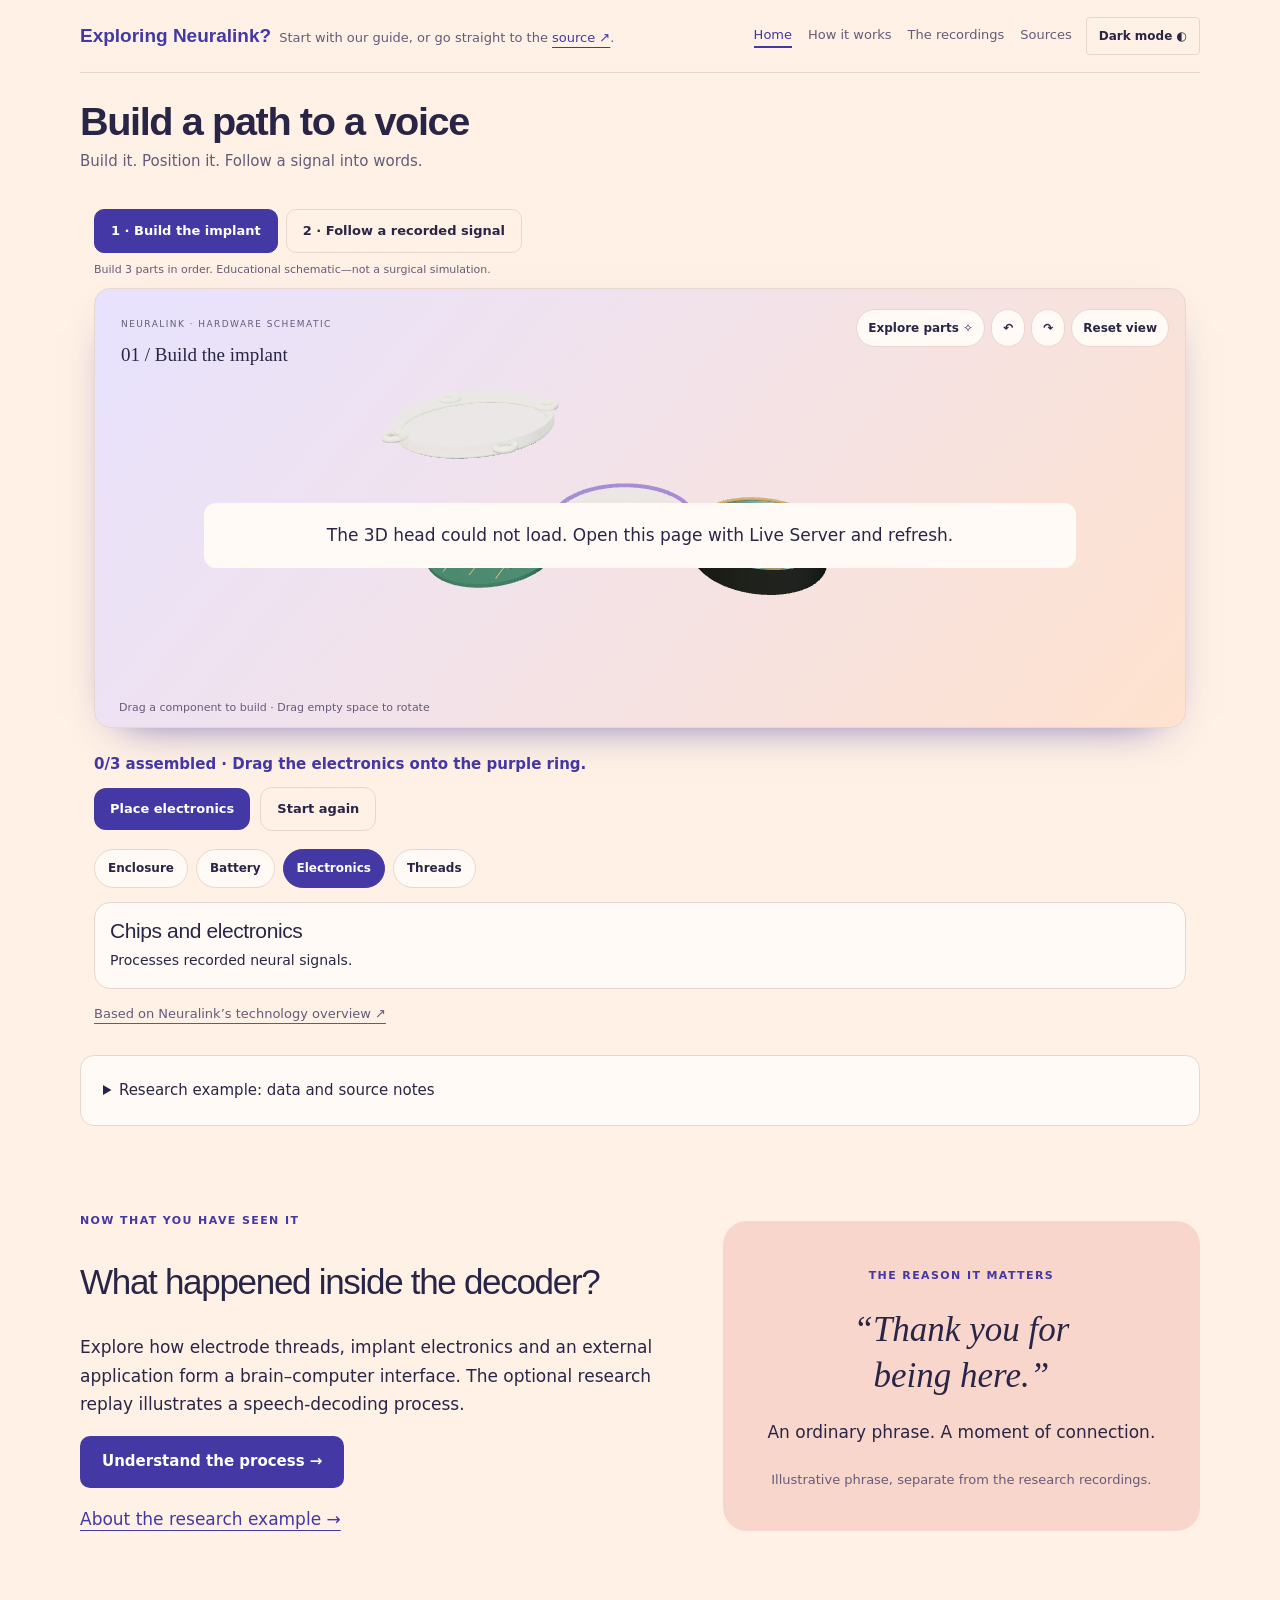
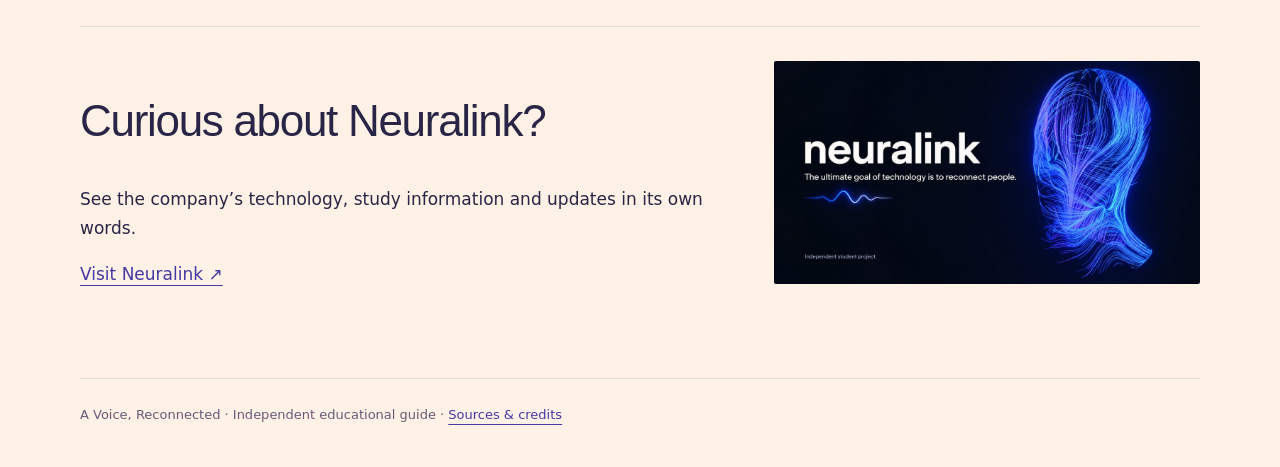
==== commit 0ee71b38: "link the two parts about interactive function" ====
--- a/index.html
+++ b/index.html
@@ -1,13 +1,13 @@
 <!doctype html>
-<html lang="en"><head><meta charset="utf-8"><meta name="viewport" content="width=device-width,initial-scale=1"><meta name="description" content="Explore Neuralink’s four implant components in 3D, with a separately labelled public research example of speech decoding."><title>Explore the implant | A Voice, Reconnected</title><script src="theme.js"></script><link rel="stylesheet" href="styles.css"><script src="nav.js" defer></script><script src="motion.js" defer></script><link rel="icon" type="image/svg+xml" href="images/favicon.svg"><link rel="icon" type="image/png" sizes="32x32" href="images/favicon-32.png"><link rel="apple-touch-icon" sizes="180x180" href="images/apple-touch-icon.png"><link rel="manifest" href="site.webmanifest"><meta name="theme-color" content="#286359"><meta property="og:type" content="website"><meta property="og:site_name" content="A Voice, Reconnected"><meta property="og:title" content="Explore the implant | A Voice, Reconnected"><meta property="og:description" content="Explore Neuralink’s four implant components in 3D, with a separately labelled public research example of speech decoding."><meta property="og:image" content="images/og-image.jpg"><meta property="og:image:width" content="1200"><meta property="og:image:height" content="630"><meta property="og:image:alt" content="Blue line portrait illustrating technology and human connection"><meta name="twitter:card" content="summary_large_image"></head><body class="home-first"><a class="skip" href="#main">Skip to content</a><header><nav aria-label="Main navigation"><p class="brand-line"><a class="brand" href="index.html">Exploring Neuralink?</a> Start with our guide, or go straight to the <a href="https://neuralink.com/">source ↗</a>.</p><div class="nav-right"><div class="links"><a href="index.html">Home</a><a href="technology.html">How it works</a><a href="experience.html">The recordings</a><a href="resources.html">Sources</a></div><button id="theme-toggle" class="theme-toggle" type="button" aria-label="Switch to dark mode" hidden>Dark mode</button></div></nav></header><main id="main"><div class="home-intro"><h1>Build a path to a voice</h1><p>Build the implant. Then follow a recorded signal into words.</p></div><section class="lab real-lab home-journey" id="journey" aria-label="Interactive speech BCI journey"><div class="experience-modes" aria-label="Choose what to explore"><button id="mode-hardware" type="button" aria-pressed="true">1 · Build the implant</button><button id="mode-recording" type="button" aria-pressed="false">2 · Follow a recorded signal</button></div><p id="mode-note" class="mode-note">Hardware schematic based on Neuralink’s public description. Layers and dimensions are illustrative.</p><div class="lab-top" data-recording-only hidden><div class="trial-picker"><label for="record-select">Choose a research recording</label><select id="record-select" aria-label="Choose a research recording"></select></div><span id="progress" class="small">Loading the selected trial…</span></div><div class="scene webgl-scene" data-mode="hardware" aria-label="Three-dimensional illustration of a speech brain-computer interface">
+<html lang="en"><head><meta charset="utf-8"><meta name="viewport" content="width=device-width,initial-scale=1"><meta name="description" content="Explore Neuralink’s four implant components in 3D, with a separately labelled public research example of speech decoding."><title>Explore the implant | A Voice, Reconnected</title><script src="theme.js"></script><link rel="stylesheet" href="styles.css"><script src="nav.js" defer></script><script src="motion.js" defer></script><link rel="icon" type="image/svg+xml" href="images/favicon.svg"><link rel="icon" type="image/png" sizes="32x32" href="images/favicon-32.png"><link rel="apple-touch-icon" sizes="180x180" href="images/apple-touch-icon.png"><link rel="manifest" href="site.webmanifest"><meta name="theme-color" content="#286359"><meta property="og:type" content="website"><meta property="og:site_name" content="A Voice, Reconnected"><meta property="og:title" content="Explore the implant | A Voice, Reconnected"><meta property="og:description" content="Explore Neuralink’s four implant components in 3D, with a separately labelled public research example of speech decoding."><meta property="og:image" content="images/og-image.jpg"><meta property="og:image:width" content="1200"><meta property="og:image:height" content="630"><meta property="og:image:alt" content="Blue line portrait illustrating technology and human connection"><meta name="twitter:card" content="summary_large_image"></head><body class="home-first"><a class="skip" href="#main">Skip to content</a><header><nav aria-label="Main navigation"><p class="brand-line"><a class="brand" href="index.html">Exploring Neuralink?</a> Start with our guide, or go straight to the <a href="https://neuralink.com/">source ↗</a>.</p><div class="nav-right"><div class="links"><a href="index.html">Home</a><a href="technology.html">How it works</a><a href="experience.html">The recordings</a><a href="resources.html">Sources</a></div><button id="theme-toggle" class="theme-toggle" type="button" aria-label="Switch to dark mode" hidden>Dark mode</button></div></nav></header><main id="main"><div class="home-intro"><h1>Build a path to a voice</h1><p>Build it. Position it. Follow a signal into words.</p></div><section class="lab real-lab home-journey" id="journey" aria-label="Interactive speech BCI journey"><div class="experience-modes" aria-label="Choose what to explore"><button id="mode-hardware" type="button" aria-pressed="true">1 · Build the implant</button><button id="mode-recording" type="button" aria-pressed="false">2 · Follow a recorded signal</button></div><p id="mode-note" class="mode-note">Hardware schematic based on Neuralink’s public description. Layers and dimensions are illustrative.</p><div class="lab-top" data-recording-only hidden><div class="trial-picker"><label for="record-select">Choose a research recording</label><select id="record-select" aria-label="Choose a research recording"></select></div><span id="progress" class="small">Loading the selected trial…</span></div><div class="scene webgl-scene" data-mode="hardware" aria-label="Three-dimensional illustration of a speech brain-computer interface">
 <div id="brain-viewport" role="img" aria-label="An educational three-dimensional schematic of an implant with enclosure, battery, electronics and flexible electrode threads; a separate mode shows recorded neural data reaching a generic laptop, with predicted words on its screen and optional synthetic speech"></div>
 <p id="scene-loading" role="status">Loading your workbench…</p>
 <div class="scene-caption"><span>FROM INTENTION TO EXPRESSION</span><p id="scene-focus">01 / The person behind the signal</p></div>
-<div class="view-tools" aria-label="3D view controls"><button id="view-left" type="button" aria-label="Rotate view left">↶</button><button id="view-right" type="button" aria-label="Rotate view right">↷</button><button id="view-head" type="button" aria-pressed="false">Enlarge head</button><button id="view-reset" type="button">Reset view</button><button id="view-implant" type="button" aria-pressed="false">Show implant</button></div>
-<div class="actions"><button id="play">Play recording</button><button id="next" class="secondary">Next stage →</button><button id="reset" class="secondary">Restart</button><button id="speak" class="button" hidden>Play synthetic voice</button></div><progress id="stage-progress" max="1" value="0" aria-label="Current stage progress"></progress><p class="scene-hint">Drag a component to build · Drag empty space to rotate</p>
-</div><section id="hardware-parts" class="hardware-parts" aria-label="Implant components"><div class="assembly-controls"><p id="assembly-status" role="status" aria-live="polite">Drag the electronics onto the purple ring.</p><button id="assembly-place" type="button">Place electronics</button><button id="assembly-reset" class="secondary" type="button">Start again</button></div><div class="part-buttons" aria-label="Select a component"><button type="button" data-implant-part="enclosure" aria-pressed="true">Enclosure</button><button type="button" data-implant-part="battery" aria-pressed="false">Battery</button><button type="button" data-implant-part="electronics" aria-pressed="false">Electronics</button><button type="button" data-implant-part="threads" aria-pressed="false">Threads</button></div><div class="part-description" aria-live="polite"><h2 id="part-title">Biocompatible enclosure</h2><p id="part-description">A sealed protective housing separates the electronics from the body’s environment. The transparent cover here is a visual aid.</p></div><a class="small" href="https://neuralink.com/technology/">Based on Neuralink’s technology overview ↗</a></section><div class="journey-steps" data-recording-only hidden aria-label="Journey stages"><button class="node selected" data-stage="0">01 · Capture</button><button class="node" data-stage="1">02 · Decode</button><button class="node" data-stage="2">03 · Words</button><button class="node" data-stage="3">04 · Voice</button></div>
+<div class="view-tools" aria-label="3D view controls"><button id="explore-open" type="button" aria-expanded="false">Explore parts ✧</button><button id="view-left" type="button" aria-label="Rotate view left">↶</button><button id="view-right" type="button" aria-label="Rotate view right">↷</button><button id="view-head" type="button" aria-pressed="false">Enlarge head</button><button id="view-reset" type="button">Reset view</button><button id="view-implant" type="button" aria-pressed="false">Show implant</button></div>
+<section id="part-explorer" aria-label="Explore implant components" hidden><div class="part-hotspots"><button type="button" data-explore-part="battery" aria-pressed="true">↯ Battery</button><button type="button" data-explore-part="electronics" aria-pressed="false">⌁ Wireless</button><button type="button" data-explore-part="threads" aria-pressed="false">⋮ Electrodes</button></div><div class="explorer-copy"><p class="eyebrow">EXPLORE · CONCEPTUAL CLOSE-UP</p><h2 id="explorer-title">Power without a plug</h2><p id="explorer-text" aria-live="polite">An external inductive charger replenishes the implant battery wirelessly.</p><button id="explore-close" class="secondary" type="button">Back to my build →</button></div></section><div class="actions"><button id="play">Play recording</button><button id="next" class="secondary">Next stage →</button><button id="reset" class="secondary">Restart</button><button id="speak" class="button" hidden>Play synthetic voice</button></div><progress id="stage-progress" max="1" value="0" aria-label="Current stage progress"></progress><p class="scene-hint">Drag a component to build · Drag empty space to rotate</p>
+</div><section id="hardware-parts" class="hardware-parts" aria-label="Implant components"><div class="assembly-controls"><p id="assembly-status" role="status" aria-live="polite">Drag the electronics onto the purple ring.</p><button id="assembly-place" type="button">Place electronics</button><button id="assembly-reset" class="secondary" type="button">Start again</button><button id="assembly-replay" type="button" hidden>Connect to computer →</button><button id="view-inside" class="secondary" type="button" aria-pressed="false" hidden>See inside</button></div><p id="placement-note" class="notice small" hidden>Housing beneath the scalp; fine threads extend inward. Position and size are illustrative. The separate research replay uses a different device.</p><div class="part-buttons" aria-label="Select a component"><button type="button" data-implant-part="enclosure" aria-pressed="true">Enclosure</button><button type="button" data-implant-part="battery" aria-pressed="false">Battery</button><button type="button" data-implant-part="electronics" aria-pressed="false">Electronics</button><button type="button" data-implant-part="threads" aria-pressed="false">Threads</button></div><div class="part-description" aria-live="polite"><h2 id="part-title">Biocompatible enclosure</h2><p id="part-description">A sealed protective housing separates the electronics from the body’s environment. The transparent cover here is a visual aid.</p></div><a class="small" href="https://neuralink.com/technology/">Based on Neuralink’s technology overview ↗</a></section><div class="journey-steps" data-recording-only hidden aria-label="Journey stages"><button class="node selected" data-stage="0">01 · Capture</button><button class="node" data-stage="1">02 · Decode</button><button class="node" data-stage="2">03 · Words</button><button class="node" data-stage="3">04 · Voice</button></div>
 
-<div class="recording-copy" data-recording-only hidden><div class="data-heading"><h2 id="stage-title">Neural activity over time</h2><span id="record-meta" class="small"></span></div><p id="explanation">Each row is one of 256 recording channels. Brighter cells mean higher activity after visual scaling.</p><p id="playback-status" role="status">Ready to explore this recording.</p><section class="transcript" hidden aria-live="polite"><p class="eyebrow">DECODER TEXT · REPLAYED FROM THE STUDY</p><p id="partial-text" class="partial-text">Press play or move the timeline to follow the recorded output.</p><p id="comparison" class="comparison" hidden></p></section><p id="result" role="status" aria-live="polite"></p></div></section><details class="record-evidence"><summary>Research example: data and source notes</summary><p>This heatmap is supporting evidence. Moving its timeline inspects the signal only; it does not advance the guided journey. Horizontal axis: time. Vertical axis: 256 source channels. Brighter cells indicate higher scaled spike-band power.</p><div class="heat-wrap"><canvas id="heatmap" aria-label="Heatmap of recorded spike-band activity across 256 neural channels and time"></canvas><div id="time-cursor" aria-hidden="true"></div></div><label for="timeline">Trial timeline <span id="time-label">0.00 s</span></label><input id="timeline" type="range" min="0" max="1000" value="0"><p>The signal heatmap shows spike-band power from 256 channels. It is sampled every 40 ms here for a lighter web display; the source data were binned every 20 ms. Contrast is log-scaled for visibility. The words are the study’s recorded real-time n-gram decoder output. The target sentence and decoder result are shown separately because they can differ.</p><p>The study participant attempted speech. Neuralink was not involved in collecting this dataset. Audio is optional browser text-to-speech. It reads the recorded prediction in a standard English voice; it does not reconstruct T12’s voice. Available voices depend on your device and browser.</p><p class="small">Head scan: Lee Perry-Smith / Infinite-Realities, <a href="https://creativecommons.org/licenses/by/3.0/">CC BY 3.0</a>, via <a href="https://github.com/mrdoob/three.js/tree/r160/examples/models/gltf/LeePerrySmith">Three.js</a>. Recolored and scaled for this illustration; not the study participant.</p><p><a href="experience.html">About these recordings →</a></p></details>
+<div id="manual-signal" class="manual-signal" data-recording-only hidden><label for="signal-control" id="signal-control-label">Move the slider to collect the recorded signal</label><input id="signal-control" type="range" min="0" max="1000" value="0" step="5" aria-describedby="manual-signal-note"><p id="manual-signal-note" class="small">You control this replay. These are recorded research results, not live model inference.</p></div><div class="recording-copy" data-recording-only hidden><div class="data-heading"><h2 id="stage-title">Neural activity over time</h2><span id="record-meta" class="small"></span></div><p id="explanation">Each row is one of 256 recording channels. Brighter cells mean higher activity after visual scaling.</p><p id="playback-status" role="status">Ready to explore this recording.</p><section class="transcript" hidden aria-live="polite"><p class="eyebrow">DECODER TEXT · REPLAYED FROM THE STUDY</p><p id="partial-text" class="partial-text">Press play or move the timeline to follow the recorded output.</p><p id="comparison" class="comparison" hidden></p></section><p id="result" role="status" aria-live="polite"></p></div></section><details class="record-evidence"><summary>Research example: data and source notes</summary><p>This heatmap is supporting evidence. Moving its timeline inspects the signal only; it does not advance the guided journey. Horizontal axis: time. Vertical axis: 256 source channels. Brighter cells indicate higher scaled spike-band power.</p><div class="heat-wrap"><canvas id="heatmap" aria-label="Heatmap of recorded spike-band activity across 256 neural channels and time"></canvas><div id="time-cursor" aria-hidden="true"></div></div><label for="timeline">Trial timeline <span id="time-label">0.00 s</span></label><input id="timeline" type="range" min="0" max="1000" value="0"><p>The signal heatmap shows spike-band power from 256 channels. It is sampled every 40 ms here for a lighter web display; the source data were binned every 20 ms. Contrast is log-scaled for visibility. The words are the study’s recorded real-time n-gram decoder output. The target sentence and decoder result are shown separately because they can differ.</p><p>The study participant attempted speech. Neuralink was not involved in collecting this dataset. Audio is optional browser text-to-speech. It reads the recorded prediction in a standard English voice; it does not reconstruct T12’s voice. Available voices depend on your device and browser.</p><p class="small">Head scan: Lee Perry-Smith / Infinite-Realities, <a href="https://creativecommons.org/licenses/by/3.0/">CC BY 3.0</a>, via <a href="https://github.com/mrdoob/three.js/tree/r160/examples/models/gltf/LeePerrySmith">Three.js</a>. Recolored and scaled for this illustration; not the study participant.</p><p><a href="experience.html">About these recordings →</a></p></details>
 <section class="after-journey"><div><p class="eyebrow">NOW THAT YOU HAVE SEEN IT</p><h2>What happened inside the decoder?</h2><p>Explore how electrode threads, implant electronics and an external application form a brain–computer interface. The optional research replay illustrates a speech-decoding process.</p><a class="button" href="technology.html">Understand the process →</a><p><a href="experience.html">About the research example →</a></p></div><aside class="human-note"><span class="eyebrow">THE REASON IT MATTERS</span><p class="quote">“Thank you for<br>being here.”</p><p>An ordinary phrase. A moment of connection.</p><span class="small">Illustrative phrase, separate from the research recordings.</span></aside></section>
 <section class="closing"><div><h2>Curious about Neuralink?</h2><p>See the company’s technology, study information and updates in its own words.</p><a href="https://neuralink.com/">Visit Neuralink ↗</a></div><img src="images/og-image.jpg" width="1200" height="630" loading="lazy" alt="Artistic blue line portrait about reconnecting people through technology"></section>
 <script src="experience.js" defer></script><script type="module" src="brain-scene.js"></script></main><footer>A Voice, Reconnected · Independent educational guide · <a href="resources.html">Sources &amp; credits</a></footer></body></html>
--- a/styles.css
+++ b/styles.css
@@ -76,3 +76,24 @@
 
 /* Assembly workbench: touch and keyboard controls share the same state. */
 .assembly-controls{display:flex;align-items:center;gap:10px;flex-wrap:wrap;margin:0 0 14px}.assembly-controls p{flex:1 1 100%;margin:0;color:var(--accent);font-weight:600;font-size:15px}.assembly-controls button{border-radius:12px;font-size:13px;padding:10px 16px}.hardware-parts .part-buttons{margin-top:18px}.webgl-scene canvas{touch-action:none}
+
+/* Status overlays must never intercept component dragging. */
+#scene-loading{pointer-events:none}
+
+.assembly-controls [hidden],#placement-note[hidden]{display:none!important}.webgl-scene[data-workbench="place"] .scene-caption p{max-width:240px}.hardware-parts .notice{margin:12px 0;font-size:12px}
+
+.manual-signal{padding:16px 20px;background:var(--surface);border:1px solid var(--line);border-radius:14px;margin:14px 0}.manual-signal input{width:100%;accent-color:var(--accent);min-height:38px}.manual-signal label{font-weight:600;color:var(--accent);font-size:15px}.manual-signal p{margin:5px 0}.manual-signal[hidden]{display:none!important}
+
+/* Optional scene discoveries share keyboard and 3D hit targets. */
+#part-explorer[hidden],#explore-open[hidden]{display:none!important}
+#part-explorer{position:absolute;inset:0;pointer-events:none;z-index:2}
+.part-hotspots button{position:absolute;pointer-events:auto;font-size:11px;padding:7px 11px;border-radius:20px;background:var(--surface);color:var(--accent);border:1px solid var(--accent);box-shadow:0 3px 14px #29254618}
+.part-hotspots button[aria-pressed=true]{background:var(--accent);color:var(--button-text)}
+.explorer-copy{position:absolute;bottom:12px;left:18px;right:18px;padding:12px 16px;background:var(--surface);border:1px solid var(--line);border-radius:14px;pointer-events:auto;max-width:550px}
+.explorer-copy h2{font-size:21px;margin:2px 0 4px;letter-spacing:-.4px}.explorer-copy p{font-size:12px;line-height:1.5;margin:3px 0}.explorer-copy .eyebrow{font-size:9px}.explorer-copy button{font-size:11px;padding:6px 10px;margin-top:7px;border-radius:8px}
+.webgl-scene[data-exploring=true] .scene-hint,.webgl-scene[data-exploring=true] .actions,.webgl-scene[data-exploring=true] #stage-progress{display:none!important}
+.webgl-scene[data-exploring=true] .view-tools{z-index:3}
+@media(max-width:700px){.webgl-scene[data-exploring=true]{height:550px}.explorer-copy{left:10px;right:10px;bottom:10px;padding:10px 12px}.explorer-copy h2{font-size:19px}.part-hotspots button{font-size:10px;padding:6px 8px}}
+
+@media(min-width:701px){.explorer-copy{left:auto;max-width:370px;width:calc(100% - 36px)}}
+@media(max-width:700px){.home-journey .webgl-scene[data-mode][data-exploring="true"]{height:570px}}
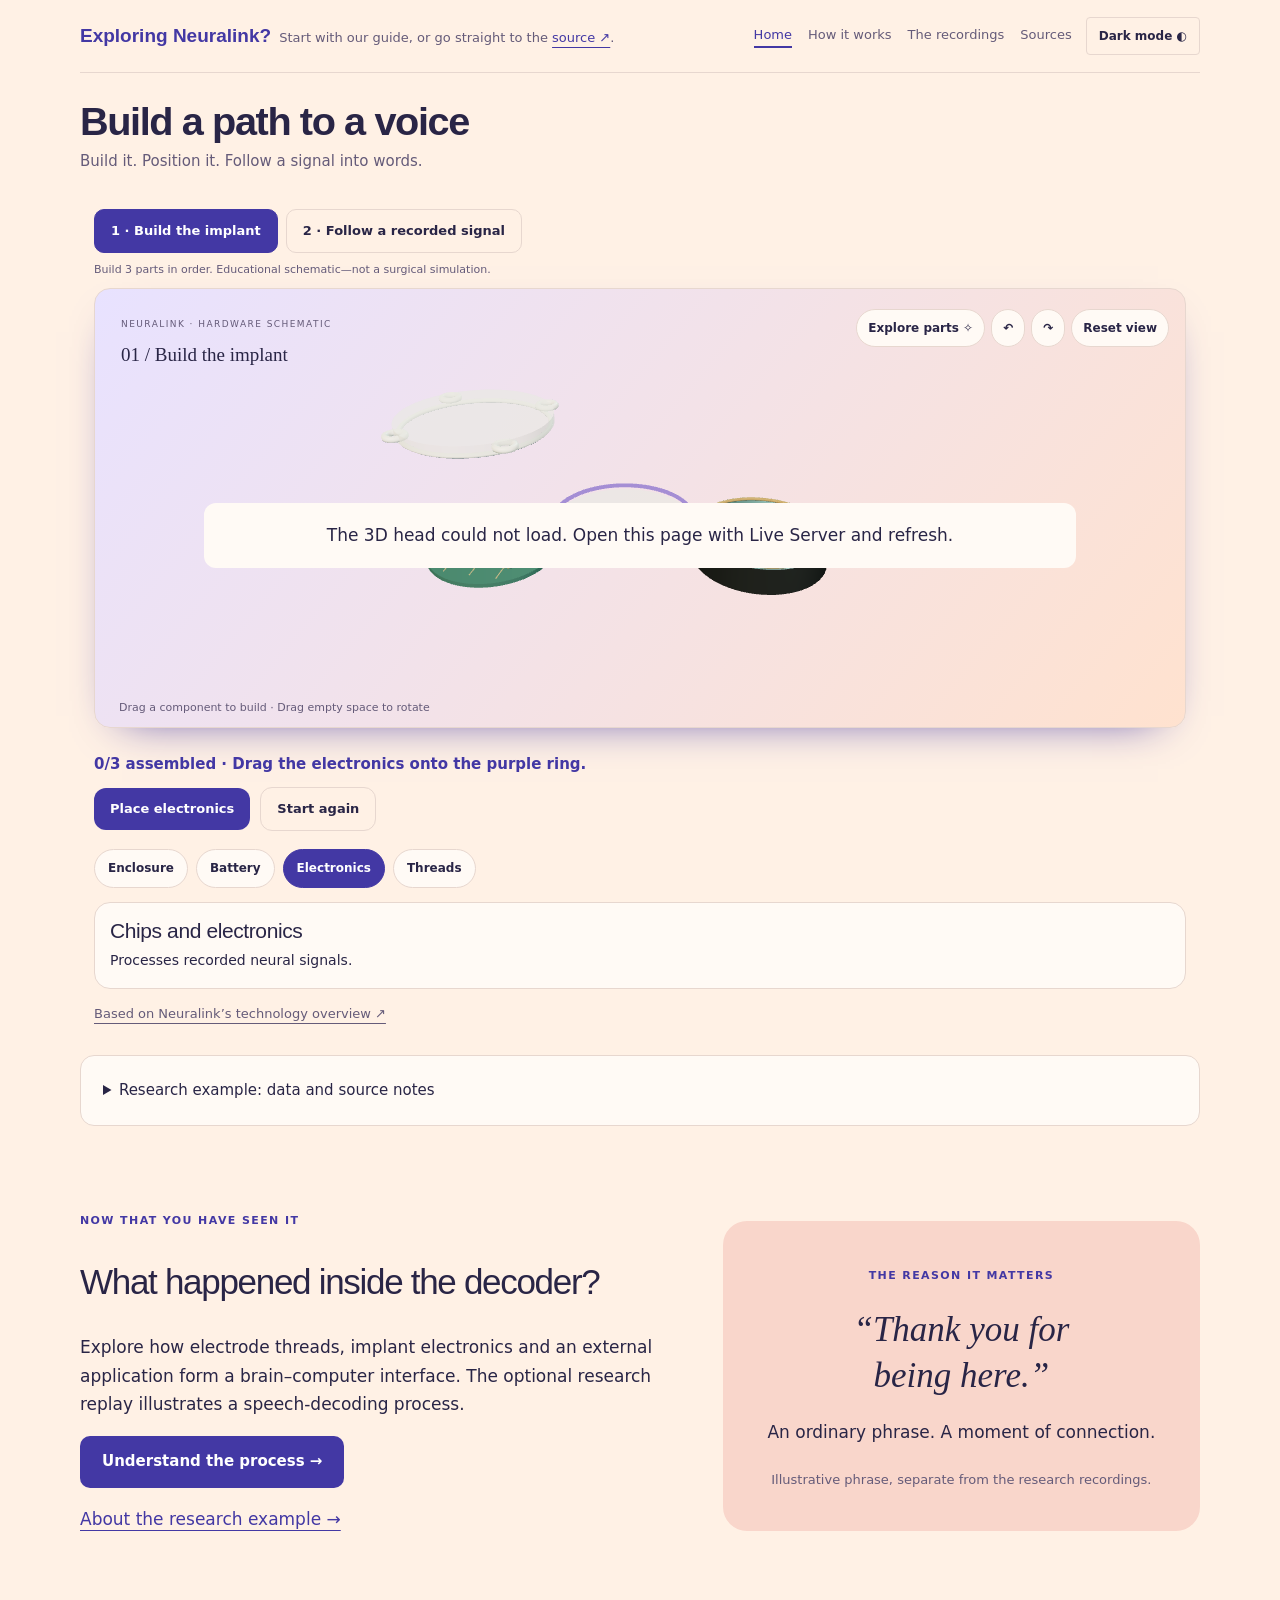
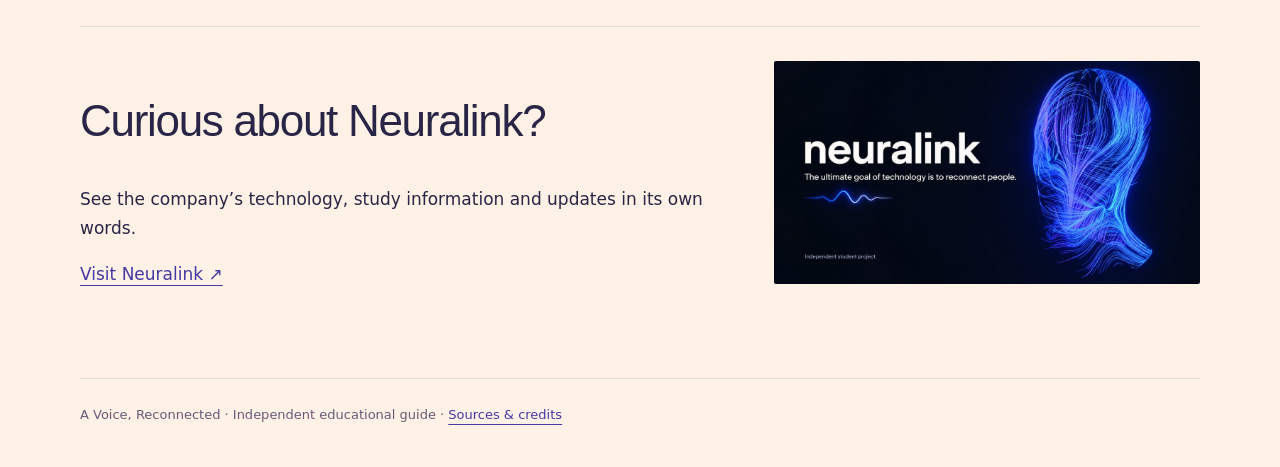
==== commit 06a2f09a: "Preserve narrative studio before main-site integration" ====
--- a/index.html
+++ b/index.html
@@ -3,11 +3,11 @@
 <div id="brain-viewport" role="img" aria-label="An educational three-dimensional schematic of an implant with enclosure, battery, electronics and flexible electrode threads; a separate mode shows recorded neural data reaching a generic laptop, with predicted words on its screen and optional synthetic speech"></div>
 <p id="scene-loading" role="status">Loading your workbench…</p>
 <div class="scene-caption"><span>FROM INTENTION TO EXPRESSION</span><p id="scene-focus">01 / The person behind the signal</p></div>
-<div class="view-tools" aria-label="3D view controls"><button id="explore-open" type="button" aria-expanded="false">Explore parts ✧</button><button id="view-left" type="button" aria-label="Rotate view left">↶</button><button id="view-right" type="button" aria-label="Rotate view right">↷</button><button id="view-head" type="button" aria-pressed="false">Enlarge head</button><button id="view-reset" type="button">Reset view</button><button id="view-implant" type="button" aria-pressed="false">Show implant</button></div>
+<div class="view-tools" aria-label="3D view controls"><button id="explore-open" type="button" aria-expanded="false">Explore parts ✧</button><button id="view-left" type="button" aria-label="Rotate view left">↶</button><button id="view-right" type="button" aria-label="Rotate view right">↷</button><button id="avatar-motion" type="button" aria-pressed="false" hidden>Pause character</button><button id="view-head" type="button" aria-pressed="false">Enlarge head</button><button id="view-reset" type="button">Reset view</button><button id="view-implant" type="button" aria-pressed="false">Show implant</button></div>
 <section id="part-explorer" aria-label="Explore implant components" hidden><div class="part-hotspots"><button type="button" data-explore-part="battery" aria-pressed="true">↯ Battery</button><button type="button" data-explore-part="electronics" aria-pressed="false">⌁ Wireless</button><button type="button" data-explore-part="threads" aria-pressed="false">⋮ Electrodes</button></div><div class="explorer-copy"><p class="eyebrow">EXPLORE · CONCEPTUAL CLOSE-UP</p><h2 id="explorer-title">Power without a plug</h2><p id="explorer-text" aria-live="polite">An external inductive charger replenishes the implant battery wirelessly.</p><button id="explore-close" class="secondary" type="button">Back to my build →</button></div></section><div class="actions"><button id="play">Play recording</button><button id="next" class="secondary">Next stage →</button><button id="reset" class="secondary">Restart</button><button id="speak" class="button" hidden>Play synthetic voice</button></div><progress id="stage-progress" max="1" value="0" aria-label="Current stage progress"></progress><p class="scene-hint">Drag a component to build · Drag empty space to rotate</p>
 </div><section id="hardware-parts" class="hardware-parts" aria-label="Implant components"><div class="assembly-controls"><p id="assembly-status" role="status" aria-live="polite">Drag the electronics onto the purple ring.</p><button id="assembly-place" type="button">Place electronics</button><button id="assembly-reset" class="secondary" type="button">Start again</button><button id="assembly-replay" type="button" hidden>Connect to computer →</button><button id="view-inside" class="secondary" type="button" aria-pressed="false" hidden>See inside</button></div><p id="placement-note" class="notice small" hidden>Housing beneath the scalp; fine threads extend inward. Position and size are illustrative. The separate research replay uses a different device.</p><div class="part-buttons" aria-label="Select a component"><button type="button" data-implant-part="enclosure" aria-pressed="true">Enclosure</button><button type="button" data-implant-part="battery" aria-pressed="false">Battery</button><button type="button" data-implant-part="electronics" aria-pressed="false">Electronics</button><button type="button" data-implant-part="threads" aria-pressed="false">Threads</button></div><div class="part-description" aria-live="polite"><h2 id="part-title">Biocompatible enclosure</h2><p id="part-description">A sealed protective housing separates the electronics from the body’s environment. The transparent cover here is a visual aid.</p></div><a class="small" href="https://neuralink.com/technology/">Based on Neuralink’s technology overview ↗</a></section><div class="journey-steps" data-recording-only hidden aria-label="Journey stages"><button class="node selected" data-stage="0">01 · Capture</button><button class="node" data-stage="1">02 · Decode</button><button class="node" data-stage="2">03 · Words</button><button class="node" data-stage="3">04 · Voice</button></div>
 
-<div id="manual-signal" class="manual-signal" data-recording-only hidden><label for="signal-control" id="signal-control-label">Move the slider to collect the recorded signal</label><input id="signal-control" type="range" min="0" max="1000" value="0" step="5" aria-describedby="manual-signal-note"><p id="manual-signal-note" class="small">You control this replay. These are recorded research results, not live model inference.</p></div><div class="recording-copy" data-recording-only hidden><div class="data-heading"><h2 id="stage-title">Neural activity over time</h2><span id="record-meta" class="small"></span></div><p id="explanation">Each row is one of 256 recording channels. Brighter cells mean higher activity after visual scaling.</p><p id="playback-status" role="status">Ready to explore this recording.</p><section class="transcript" hidden aria-live="polite"><p class="eyebrow">DECODER TEXT · REPLAYED FROM THE STUDY</p><p id="partial-text" class="partial-text">Press play or move the timeline to follow the recorded output.</p><p id="comparison" class="comparison" hidden></p></section><p id="result" role="status" aria-live="polite"></p></div></section><details class="record-evidence"><summary>Research example: data and source notes</summary><p>This heatmap is supporting evidence. Moving its timeline inspects the signal only; it does not advance the guided journey. Horizontal axis: time. Vertical axis: 256 source channels. Brighter cells indicate higher scaled spike-band power.</p><div class="heat-wrap"><canvas id="heatmap" aria-label="Heatmap of recorded spike-band activity across 256 neural channels and time"></canvas><div id="time-cursor" aria-hidden="true"></div></div><label for="timeline">Trial timeline <span id="time-label">0.00 s</span></label><input id="timeline" type="range" min="0" max="1000" value="0"><p>The signal heatmap shows spike-band power from 256 channels. It is sampled every 40 ms here for a lighter web display; the source data were binned every 20 ms. Contrast is log-scaled for visibility. The words are the study’s recorded real-time n-gram decoder output. The target sentence and decoder result are shown separately because they can differ.</p><p>The study participant attempted speech. Neuralink was not involved in collecting this dataset. Audio is optional browser text-to-speech. It reads the recorded prediction in a standard English voice; it does not reconstruct T12’s voice. Available voices depend on your device and browser.</p><p class="small">Head scan: Lee Perry-Smith / Infinite-Realities, <a href="https://creativecommons.org/licenses/by/3.0/">CC BY 3.0</a>, via <a href="https://github.com/mrdoob/three.js/tree/r160/examples/models/gltf/LeePerrySmith">Three.js</a>. Recolored and scaled for this illustration; not the study participant.</p><p><a href="experience.html">About these recordings →</a></p></details>
+<div id="manual-signal" class="manual-signal" data-recording-only hidden><label for="signal-control" id="signal-control-label">Move the slider to collect the recorded signal</label><input id="signal-control" type="range" min="0" max="1000" value="0" step="5" aria-describedby="manual-signal-note"><p id="manual-signal-note" class="small">You control this replay. These are recorded research results, not live model inference.</p></div><div class="recording-copy" data-recording-only hidden><div class="data-heading"><h2 id="stage-title">Neural activity over time</h2><span id="record-meta" class="small"></span></div><p id="explanation">Each row is one of 256 recording channels. Brighter cells mean higher activity after visual scaling.</p><p id="playback-status" role="status">Ready to explore this recording.</p><section class="transcript" hidden aria-live="polite"><p class="eyebrow">DECODER TEXT · REPLAYED FROM THE STUDY</p><p id="partial-text" class="partial-text">Press play or move the timeline to follow the recorded output.</p><p id="comparison" class="comparison" hidden></p></section><p id="result" role="status" aria-live="polite"></p></div></section><details class="record-evidence"><summary>Research example: data and source notes</summary><p>This heatmap is supporting evidence. Moving its timeline inspects the signal only; it does not advance the guided journey. Horizontal axis: time. Vertical axis: 256 source channels. Brighter cells indicate higher scaled spike-band power.</p><div class="heat-wrap"><canvas id="heatmap" aria-label="Heatmap of recorded spike-band activity across 256 neural channels and time"></canvas><div id="time-cursor" aria-hidden="true"></div></div><label for="timeline">Trial timeline <span id="time-label">0.00 s</span></label><input id="timeline" type="range" min="0" max="1000" value="0"><p>The signal heatmap shows spike-band power from 256 channels. It is sampled every 40 ms here for a lighter web display; the source data were binned every 20 ms. Contrast is log-scaled for visibility. The words are the study’s recorded real-time n-gram decoder output. The target sentence and decoder result are shown separately because they can differ.</p><p>The study participant attempted speech. Neuralink was not involved in collecting this dataset. Avatar expressions are illustrative and are not the participant’s recorded reactions. The avatar stays silent. Audio is optional browser text-to-speech. It reads the recorded prediction in a standard English voice; it does not reconstruct T12’s voice. Available voices depend on your device and browser.</p><p class="small">Head scan: Lee Perry-Smith / Infinite-Realities, <a href="https://creativecommons.org/licenses/by/3.0/">CC BY 3.0</a>, via <a href="https://github.com/mrdoob/three.js/tree/r160/examples/models/gltf/LeePerrySmith">Three.js</a>. Recolored and scaled for this illustration; not the study participant.</p><p><a href="experience.html">About these recordings →</a></p></details>
 <section class="after-journey"><div><p class="eyebrow">NOW THAT YOU HAVE SEEN IT</p><h2>What happened inside the decoder?</h2><p>Explore how electrode threads, implant electronics and an external application form a brain–computer interface. The optional research replay illustrates a speech-decoding process.</p><a class="button" href="technology.html">Understand the process →</a><p><a href="experience.html">About the research example →</a></p></div><aside class="human-note"><span class="eyebrow">THE REASON IT MATTERS</span><p class="quote">“Thank you for<br>being here.”</p><p>An ordinary phrase. A moment of connection.</p><span class="small">Illustrative phrase, separate from the research recordings.</span></aside></section>
 <section class="closing"><div><h2>Curious about Neuralink?</h2><p>See the company’s technology, study information and updates in its own words.</p><a href="https://neuralink.com/">Visit Neuralink ↗</a></div><img src="images/og-image.jpg" width="1200" height="630" loading="lazy" alt="Artistic blue line portrait about reconnecting people through technology"></section>
 <script src="experience.js" defer></script><script type="module" src="brain-scene.js"></script></main><footer>A Voice, Reconnected · Independent educational guide · <a href="resources.html">Sources &amp; credits</a></footer></body></html>
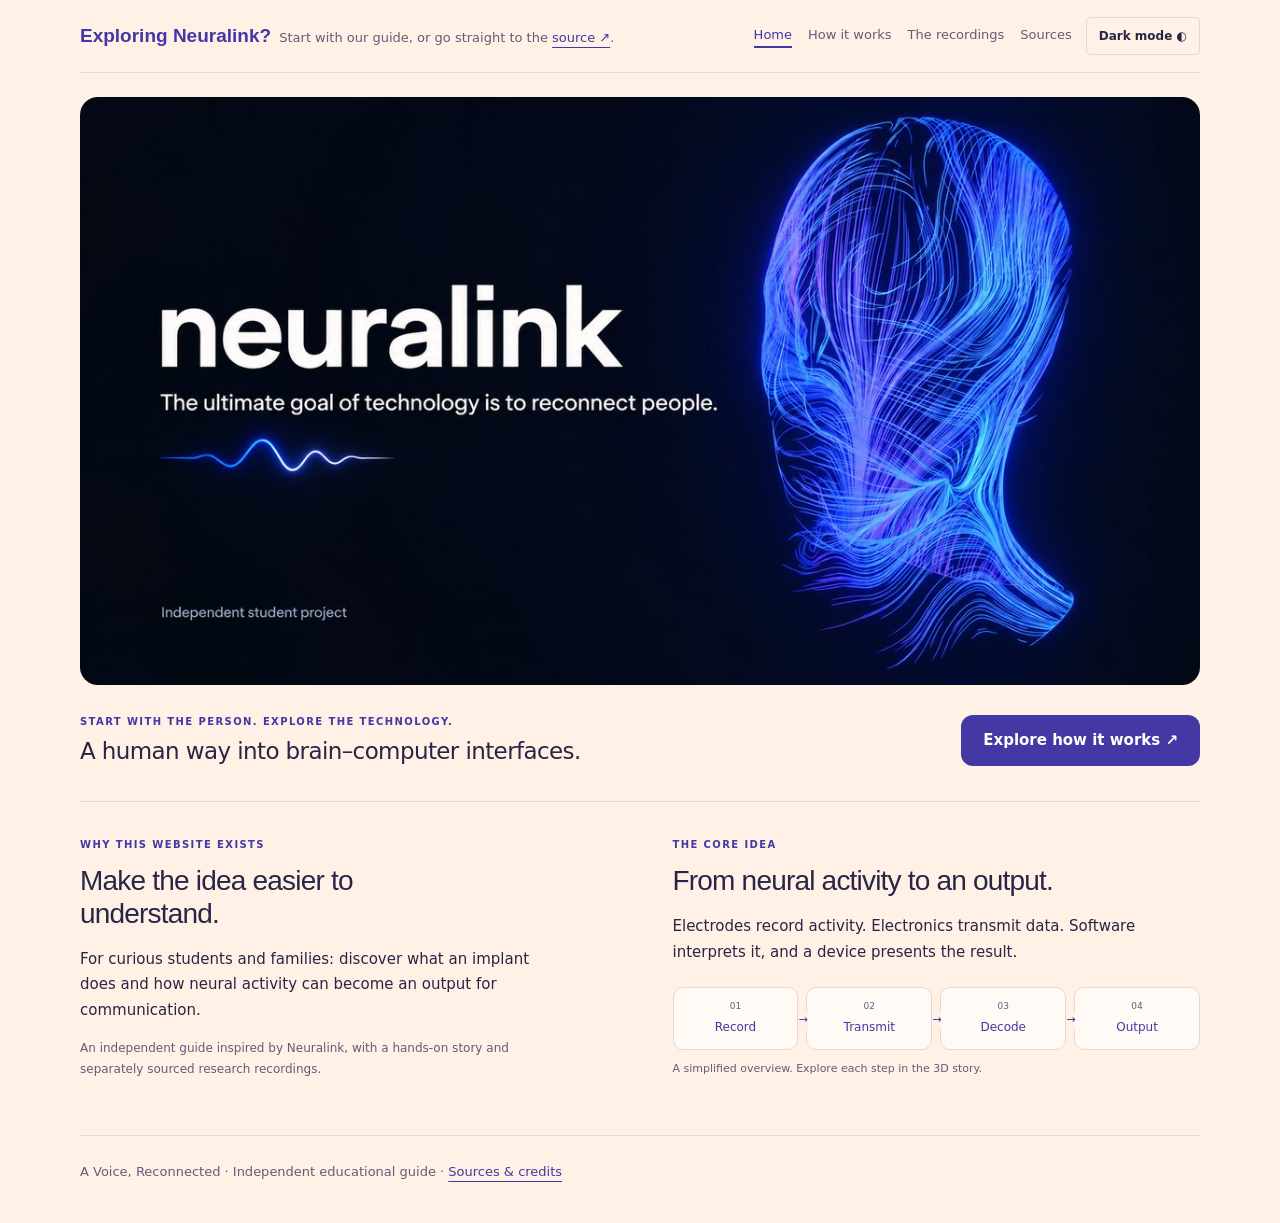
==== commit 42f31f40: "combine the 3D with website and change the homepage" ====
--- a/index.html
+++ b/index.html
@@ -1,13 +1,14 @@
 <!doctype html>
-<html lang="en"><head><meta charset="utf-8"><meta name="viewport" content="width=device-width,initial-scale=1"><meta name="description" content="Explore Neuralink’s four implant components in 3D, with a separately labelled public research example of speech decoding."><title>Explore the implant | A Voice, Reconnected</title><script src="theme.js"></script><link rel="stylesheet" href="styles.css"><script src="nav.js" defer></script><script src="motion.js" defer></script><link rel="icon" type="image/svg+xml" href="images/favicon.svg"><link rel="icon" type="image/png" sizes="32x32" href="images/favicon-32.png"><link rel="apple-touch-icon" sizes="180x180" href="images/apple-touch-icon.png"><link rel="manifest" href="site.webmanifest"><meta name="theme-color" content="#286359"><meta property="og:type" content="website"><meta property="og:site_name" content="A Voice, Reconnected"><meta property="og:title" content="Explore the implant | A Voice, Reconnected"><meta property="og:description" content="Explore Neuralink’s four implant components in 3D, with a separately labelled public research example of speech decoding."><meta property="og:image" content="images/og-image.jpg"><meta property="og:image:width" content="1200"><meta property="og:image:height" content="630"><meta property="og:image:alt" content="Blue line portrait illustrating technology and human connection"><meta name="twitter:card" content="summary_large_image"></head><body class="home-first"><a class="skip" href="#main">Skip to content</a><header><nav aria-label="Main navigation"><p class="brand-line"><a class="brand" href="index.html">Exploring Neuralink?</a> Start with our guide, or go straight to the <a href="https://neuralink.com/">source ↗</a>.</p><div class="nav-right"><div class="links"><a href="index.html">Home</a><a href="technology.html">How it works</a><a href="experience.html">The recordings</a><a href="resources.html">Sources</a></div><button id="theme-toggle" class="theme-toggle" type="button" aria-label="Switch to dark mode" hidden>Dark mode</button></div></nav></header><main id="main"><div class="home-intro"><h1>Build a path to a voice</h1><p>Build it. Position it. Follow a signal into words.</p></div><section class="lab real-lab home-journey" id="journey" aria-label="Interactive speech BCI journey"><div class="experience-modes" aria-label="Choose what to explore"><button id="mode-hardware" type="button" aria-pressed="true">1 · Build the implant</button><button id="mode-recording" type="button" aria-pressed="false">2 · Follow a recorded signal</button></div><p id="mode-note" class="mode-note">Hardware schematic based on Neuralink’s public description. Layers and dimensions are illustrative.</p><div class="lab-top" data-recording-only hidden><div class="trial-picker"><label for="record-select">Choose a research recording</label><select id="record-select" aria-label="Choose a research recording"></select></div><span id="progress" class="small">Loading the selected trial…</span></div><div class="scene webgl-scene" data-mode="hardware" aria-label="Three-dimensional illustration of a speech brain-computer interface">
-<div id="brain-viewport" role="img" aria-label="An educational three-dimensional schematic of an implant with enclosure, battery, electronics and flexible electrode threads; a separate mode shows recorded neural data reaching a generic laptop, with predicted words on its screen and optional synthetic speech"></div>
-<p id="scene-loading" role="status">Loading your workbench…</p>
-<div class="scene-caption"><span>FROM INTENTION TO EXPRESSION</span><p id="scene-focus">01 / The person behind the signal</p></div>
-<div class="view-tools" aria-label="3D view controls"><button id="explore-open" type="button" aria-expanded="false">Explore parts ✧</button><button id="view-left" type="button" aria-label="Rotate view left">↶</button><button id="view-right" type="button" aria-label="Rotate view right">↷</button><button id="avatar-motion" type="button" aria-pressed="false" hidden>Pause character</button><button id="view-head" type="button" aria-pressed="false">Enlarge head</button><button id="view-reset" type="button">Reset view</button><button id="view-implant" type="button" aria-pressed="false">Show implant</button></div>
-<section id="part-explorer" aria-label="Explore implant components" hidden><div class="part-hotspots"><button type="button" data-explore-part="battery" aria-pressed="true">↯ Battery</button><button type="button" data-explore-part="electronics" aria-pressed="false">⌁ Wireless</button><button type="button" data-explore-part="threads" aria-pressed="false">⋮ Electrodes</button></div><div class="explorer-copy"><p class="eyebrow">EXPLORE · CONCEPTUAL CLOSE-UP</p><h2 id="explorer-title">Power without a plug</h2><p id="explorer-text" aria-live="polite">An external inductive charger replenishes the implant battery wirelessly.</p><button id="explore-close" class="secondary" type="button">Back to my build →</button></div></section><div class="actions"><button id="play">Play recording</button><button id="next" class="secondary">Next stage →</button><button id="reset" class="secondary">Restart</button><button id="speak" class="button" hidden>Play synthetic voice</button></div><progress id="stage-progress" max="1" value="0" aria-label="Current stage progress"></progress><p class="scene-hint">Drag a component to build · Drag empty space to rotate</p>
-</div><section id="hardware-parts" class="hardware-parts" aria-label="Implant components"><div class="assembly-controls"><p id="assembly-status" role="status" aria-live="polite">Drag the electronics onto the purple ring.</p><button id="assembly-place" type="button">Place electronics</button><button id="assembly-reset" class="secondary" type="button">Start again</button><button id="assembly-replay" type="button" hidden>Connect to computer →</button><button id="view-inside" class="secondary" type="button" aria-pressed="false" hidden>See inside</button></div><p id="placement-note" class="notice small" hidden>Housing beneath the scalp; fine threads extend inward. Position and size are illustrative. The separate research replay uses a different device.</p><div class="part-buttons" aria-label="Select a component"><button type="button" data-implant-part="enclosure" aria-pressed="true">Enclosure</button><button type="button" data-implant-part="battery" aria-pressed="false">Battery</button><button type="button" data-implant-part="electronics" aria-pressed="false">Electronics</button><button type="button" data-implant-part="threads" aria-pressed="false">Threads</button></div><div class="part-description" aria-live="polite"><h2 id="part-title">Biocompatible enclosure</h2><p id="part-description">A sealed protective housing separates the electronics from the body’s environment. The transparent cover here is a visual aid.</p></div><a class="small" href="https://neuralink.com/technology/">Based on Neuralink’s technology overview ↗</a></section><div class="journey-steps" data-recording-only hidden aria-label="Journey stages"><button class="node selected" data-stage="0">01 · Capture</button><button class="node" data-stage="1">02 · Decode</button><button class="node" data-stage="2">03 · Words</button><button class="node" data-stage="3">04 · Voice</button></div>
-
-<div id="manual-signal" class="manual-signal" data-recording-only hidden><label for="signal-control" id="signal-control-label">Move the slider to collect the recorded signal</label><input id="signal-control" type="range" min="0" max="1000" value="0" step="5" aria-describedby="manual-signal-note"><p id="manual-signal-note" class="small">You control this replay. These are recorded research results, not live model inference.</p></div><div class="recording-copy" data-recording-only hidden><div class="data-heading"><h2 id="stage-title">Neural activity over time</h2><span id="record-meta" class="small"></span></div><p id="explanation">Each row is one of 256 recording channels. Brighter cells mean higher activity after visual scaling.</p><p id="playback-status" role="status">Ready to explore this recording.</p><section class="transcript" hidden aria-live="polite"><p class="eyebrow">DECODER TEXT · REPLAYED FROM THE STUDY</p><p id="partial-text" class="partial-text">Press play or move the timeline to follow the recorded output.</p><p id="comparison" class="comparison" hidden></p></section><p id="result" role="status" aria-live="polite"></p></div></section><details class="record-evidence"><summary>Research example: data and source notes</summary><p>This heatmap is supporting evidence. Moving its timeline inspects the signal only; it does not advance the guided journey. Horizontal axis: time. Vertical axis: 256 source channels. Brighter cells indicate higher scaled spike-band power.</p><div class="heat-wrap"><canvas id="heatmap" aria-label="Heatmap of recorded spike-band activity across 256 neural channels and time"></canvas><div id="time-cursor" aria-hidden="true"></div></div><label for="timeline">Trial timeline <span id="time-label">0.00 s</span></label><input id="timeline" type="range" min="0" max="1000" value="0"><p>The signal heatmap shows spike-band power from 256 channels. It is sampled every 40 ms here for a lighter web display; the source data were binned every 20 ms. Contrast is log-scaled for visibility. The words are the study’s recorded real-time n-gram decoder output. The target sentence and decoder result are shown separately because they can differ.</p><p>The study participant attempted speech. Neuralink was not involved in collecting this dataset. Avatar expressions are illustrative and are not the participant’s recorded reactions. The avatar stays silent. Audio is optional browser text-to-speech. It reads the recorded prediction in a standard English voice; it does not reconstruct T12’s voice. Available voices depend on your device and browser.</p><p class="small">Head scan: Lee Perry-Smith / Infinite-Realities, <a href="https://creativecommons.org/licenses/by/3.0/">CC BY 3.0</a>, via <a href="https://github.com/mrdoob/three.js/tree/r160/examples/models/gltf/LeePerrySmith">Three.js</a>. Recolored and scaled for this illustration; not the study participant.</p><p><a href="experience.html">About these recordings →</a></p></details>
-<section class="after-journey"><div><p class="eyebrow">NOW THAT YOU HAVE SEEN IT</p><h2>What happened inside the decoder?</h2><p>Explore how electrode threads, implant electronics and an external application form a brain–computer interface. The optional research replay illustrates a speech-decoding process.</p><a class="button" href="technology.html">Understand the process →</a><p><a href="experience.html">About the research example →</a></p></div><aside class="human-note"><span class="eyebrow">THE REASON IT MATTERS</span><p class="quote">“Thank you for<br>being here.”</p><p>An ordinary phrase. A moment of connection.</p><span class="small">Illustrative phrase, separate from the research recordings.</span></aside></section>
-<section class="closing"><div><h2>Curious about Neuralink?</h2><p>See the company’s technology, study information and updates in its own words.</p><a href="https://neuralink.com/">Visit Neuralink ↗</a></div><img src="images/og-image.jpg" width="1200" height="630" loading="lazy" alt="Artistic blue line portrait about reconnecting people through technology"></section>
-<script src="experience.js" defer></script><script type="module" src="brain-scene.js"></script></main><footer>A Voice, Reconnected · Independent educational guide · <a href="resources.html">Sources &amp; credits</a></footer></body></html>+<html lang="en"><head><meta charset="utf-8"><meta name="viewport" content="width=device-width,initial-scale=1"><meta name="description" content="A concise, human guide to Neuralink-inspired brain–computer interfaces and communication."><title>Home | A Voice, Reconnected</title><script src="theme.js"></script><link rel="stylesheet" href="styles.css"><script src="nav.js" defer></script><script src="motion.js" defer></script><link rel="icon" type="image/svg+xml" href="images/favicon.svg"><link rel="icon" type="image/png" sizes="32x32" href="images/favicon-32.png"><link rel="apple-touch-icon" sizes="180x180" href="images/apple-touch-icon.png"><link rel="manifest" href="site.webmanifest"><meta name="theme-color" content="#4338a4"><meta property="og:type" content="website"><meta property="og:site_name" content="A Voice, Reconnected"><meta property="og:title" content="Home | A Voice, Reconnected"><meta property="og:description" content="A concise, human guide to Neuralink-inspired brain–computer interfaces and communication."><meta property="og:image" content="images/og-image.jpg"><meta property="og:image:width" content="1200"><meta property="og:image:height" content="630"><meta property="og:image:alt" content="Blue line portrait illustrating technology and human connection"><meta name="twitter:card" content="summary_large_image"></head><body class="landing-home"><a class="skip" href="#main">Skip to content</a><header><nav aria-label="Main navigation"><p class="brand-line"><a class="brand" href="index.html">Exploring Neuralink?</a> Start with our guide, or go straight to the <a href="https://neuralink.com/">source ↗</a>.</p><div class="nav-right"><div class="links"><a href="index.html">Home</a><a href="technology.html">How it works</a><a href="experience.html">The recordings</a><a href="resources.html">Sources</a></div><button id="theme-toggle" class="theme-toggle" type="button" aria-label="Switch to dark mode" hidden>Dark mode</button></div></nav></header><main id="main" class="landing-main">
+<section class="poster-hero" aria-labelledby="home-title">
+<h1 id="home-title" class="visually-hidden">A Voice, Reconnected: an independent guide to Neuralink</h1>
+<figure class="home-poster"><img src="images/og-image.jpg" width="1200" height="630" fetchpriority="high" alt="Neuralink. The ultimate goal of technology is to reconnect people. A luminous blue portrait made of flowing lines."></figure>
+<div class="poster-intro"><div><p class="eyebrow">START WITH THE PERSON. EXPLORE THE TECHNOLOGY.</p><p class="landing-lead">A human way into brain–computer interfaces.</p></div><a class="button" href="technology.html">Explore how it works <span aria-hidden="true">↗</span></a></div>
+</section>
+<section class="home-essentials" aria-label="About this guide">
+<article class="home-purpose"><p class="eyebrow">WHY THIS WEBSITE EXISTS</p><h2>Make the idea easier to understand.</h2><p>For curious students and families: discover what an implant does and how neural activity can become an output for communication.</p><p class="home-small">An independent guide inspired by Neuralink, with a hands-on story and separately sourced research recordings.</p></article>
+<article class="home-principle" id="principle"><p class="eyebrow">THE CORE IDEA</p><h2>From neural activity to an output.</h2><p>Electrodes record activity. Electronics transmit data. Software interprets it, and a device presents the result.</p>
+<!-- Replace this figure's contents with the user's explanatory image when supplied. -->
+<figure class="principle-figure" id="principle-visual"><ol class="signal-summary" aria-label="Signal flow"><li><span>01</span>Record</li><li><span>02</span>Transmit</li><li><span>03</span>Decode</li><li><span>04</span>Output</li></ol><figcaption>A simplified overview. Explore each step in the 3D story.</figcaption></figure>
+</article></section>
+</main><footer>A Voice, Reconnected · Independent educational guide · <a href="resources.html">Sources &amp; credits</a></footer></body></html>
--- a/styles.css
+++ b/styles.css
@@ -97,3 +97,8 @@
 
 @media(min-width:701px){.explorer-copy{left:auto;max-width:370px;width:calc(100% - 36px)}}
 @media(max-width:700px){.home-journey .webgl-scene[data-mode][data-exploring="true"]{height:570px}}
+
+/* Concise poster homepage; the 3D story lives only in How it works. */
+.visually-hidden{position:absolute!important;width:1px;height:1px;padding:0;margin:-1px;overflow:hidden;clip:rect(0,0,0,0);white-space:nowrap;border:0}
+.landing-home .landing-main{padding:24px 0 44px}.home-poster{margin:0;overflow:hidden;border-radius:18px;background:#070f1b}.home-poster img{display:block;width:100%;height:auto}.poster-intro{display:flex;justify-content:space-between;align-items:center;gap:30px;padding:28px 0 34px}.poster-intro .eyebrow{margin:0 0 6px;font-size:10px}.landing-lead{font-size:23px;letter-spacing:-.6px;line-height:1.35;margin:0;color:var(--text)}.poster-intro .button{border-radius:12px;white-space:nowrap}.home-essentials{display:grid;grid-template-columns:1fr 1fr;gap:65px;padding:34px 0 0;border-top:1px solid var(--line)}.home-essentials .eyebrow{font-size:10px;margin:0 0 12px}.home-essentials h2{font-size:28px;line-height:1.17;letter-spacing:-.8px;margin:0 0 16px;max-width:390px}.home-essentials p{font-size:15px;line-height:1.7;max-width:470px}.home-essentials .home-small{font-size:12px;color:var(--muted)}.principle-figure{margin:22px 0 0}.signal-summary{display:flex;list-style:none;padding:0;margin:0;gap:8px}.signal-summary li{position:relative;flex:1;padding:11px 8px;background:var(--surface);border:1px solid var(--line);border-radius:10px;font-size:12px;text-align:center;color:var(--accent)}.signal-summary li span{display:block;font-size:9px;color:var(--muted);margin-bottom:3px}.signal-summary li+li:before{content:'→';position:absolute;left:-9px;top:23px;background:var(--bg);font-size:11px}.principle-figure figcaption{font-size:11px;line-height:1.6;margin-top:10px;color:var(--muted)}.principle-figure img{max-width:100%;height:auto;border-radius:12px}
+@media(max-width:700px){.landing-home .landing-main{padding-top:18px}.home-poster{border-radius:12px}.poster-intro{align-items:flex-start;flex-direction:column;gap:18px;padding:22px 0 28px}.landing-lead{font-size:22px;max-width:290px}.poster-intro .eyebrow{font-size:9px}.home-essentials{grid-template-columns:1fr;gap:32px;padding-top:28px}.home-essentials h2{font-size:26px}.home-essentials p{font-size:14px}.signal-summary li{font-size:11px}}
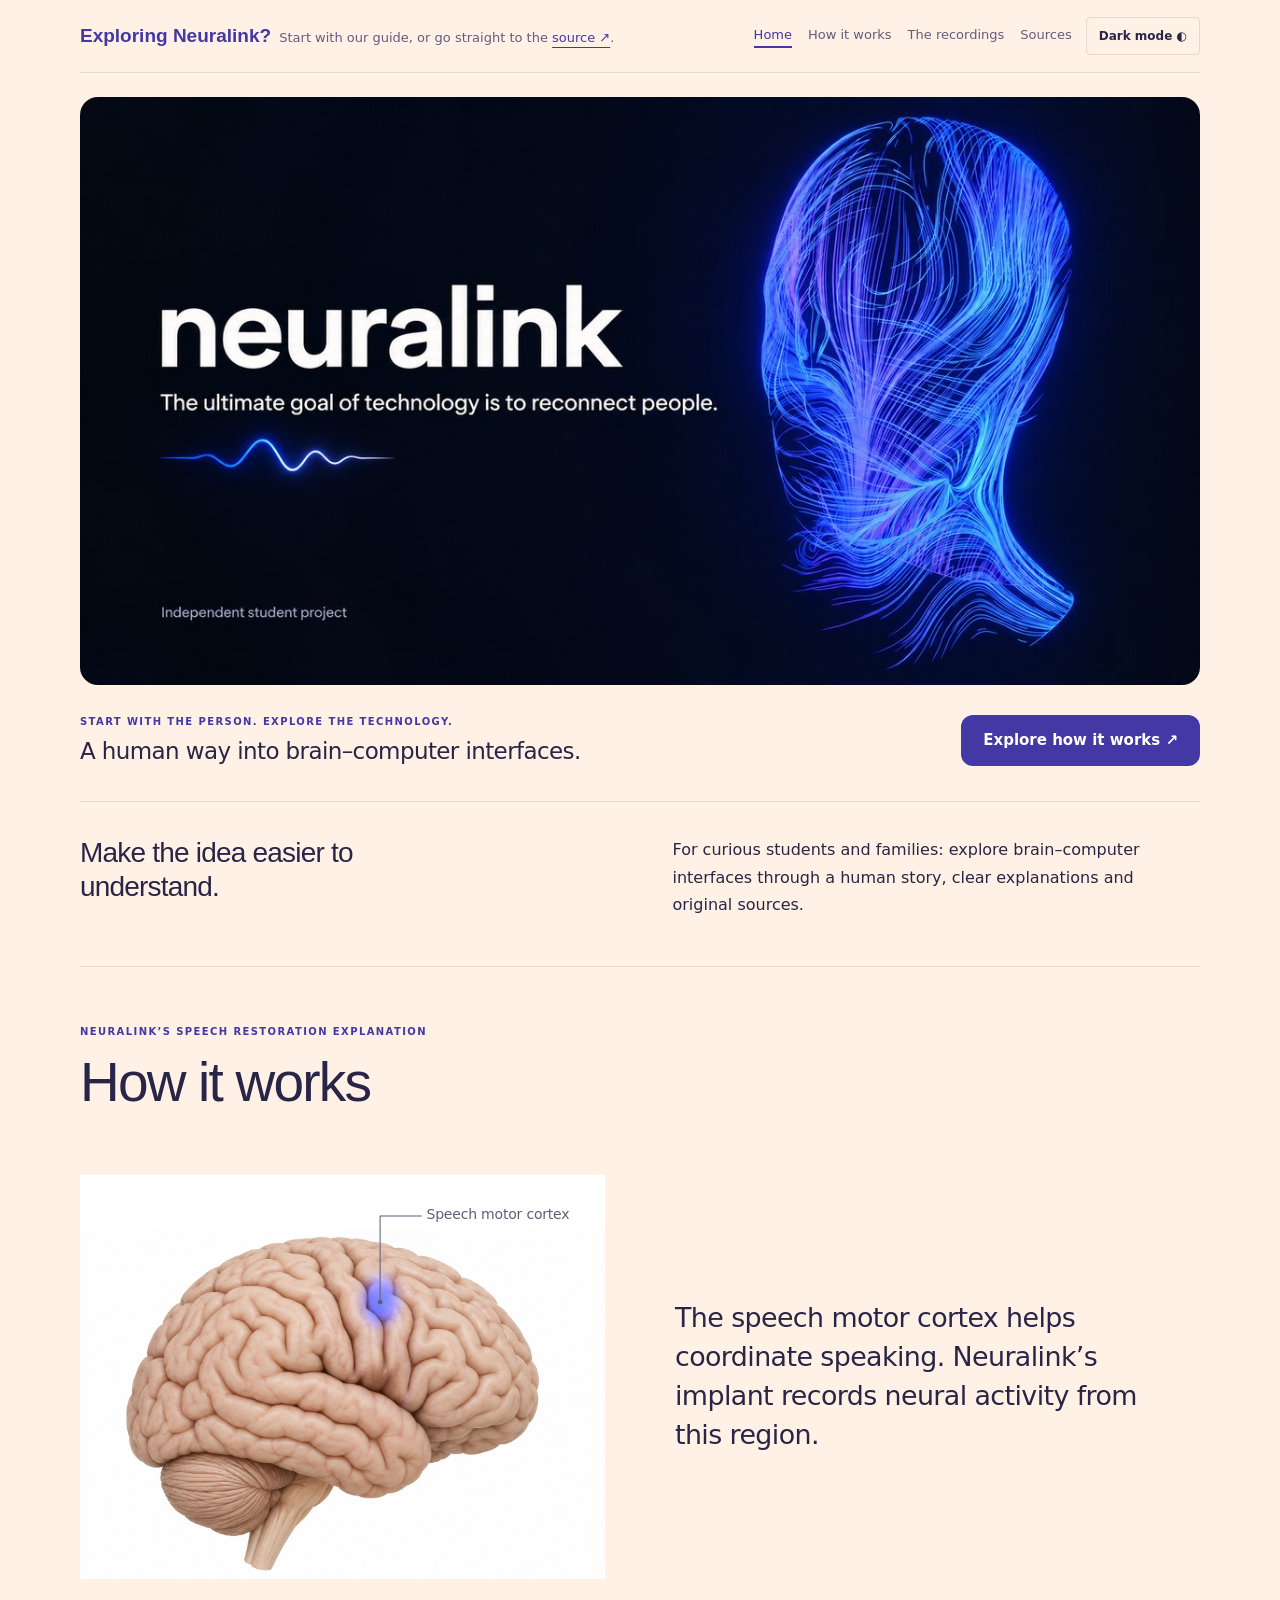
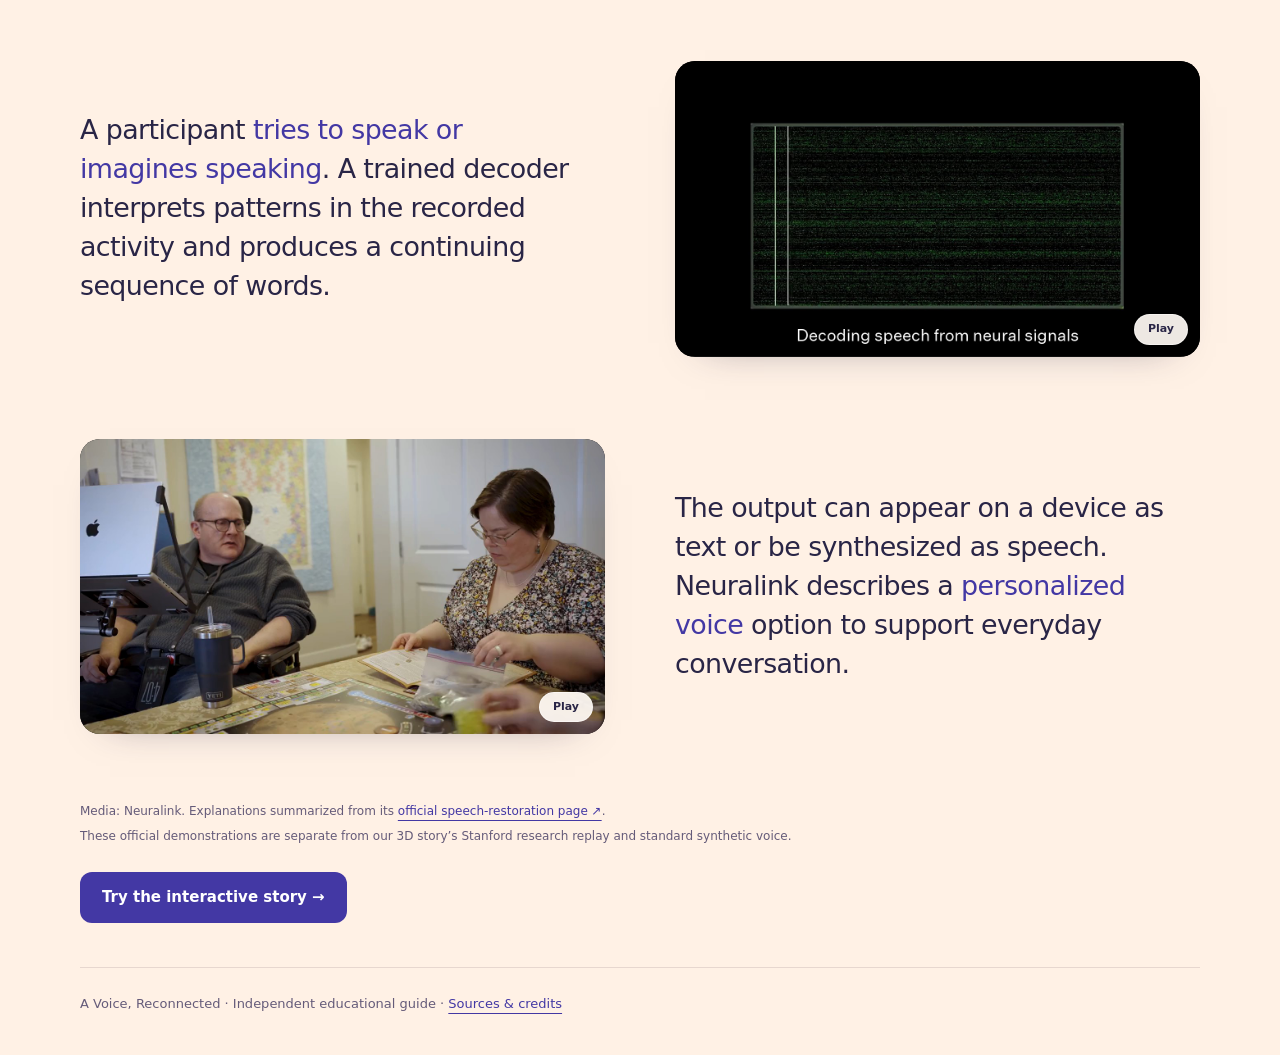
==== commit 653a926e: "a little change about homepage" ====
--- a/index.html
+++ b/index.html
@@ -1,14 +1,26 @@
 <!doctype html>
-<html lang="en"><head><meta charset="utf-8"><meta name="viewport" content="width=device-width,initial-scale=1"><meta name="description" content="A concise, human guide to Neuralink-inspired brain–computer interfaces and communication."><title>Home | A Voice, Reconnected</title><script src="theme.js"></script><link rel="stylesheet" href="styles.css"><script src="nav.js" defer></script><script src="motion.js" defer></script><link rel="icon" type="image/svg+xml" href="images/favicon.svg"><link rel="icon" type="image/png" sizes="32x32" href="images/favicon-32.png"><link rel="apple-touch-icon" sizes="180x180" href="images/apple-touch-icon.png"><link rel="manifest" href="site.webmanifest"><meta name="theme-color" content="#4338a4"><meta property="og:type" content="website"><meta property="og:site_name" content="A Voice, Reconnected"><meta property="og:title" content="Home | A Voice, Reconnected"><meta property="og:description" content="A concise, human guide to Neuralink-inspired brain–computer interfaces and communication."><meta property="og:image" content="images/og-image.jpg"><meta property="og:image:width" content="1200"><meta property="og:image:height" content="630"><meta property="og:image:alt" content="Blue line portrait illustrating technology and human connection"><meta name="twitter:card" content="summary_large_image"></head><body class="landing-home"><a class="skip" href="#main">Skip to content</a><header><nav aria-label="Main navigation"><p class="brand-line"><a class="brand" href="index.html">Exploring Neuralink?</a> Start with our guide, or go straight to the <a href="https://neuralink.com/">source ↗</a>.</p><div class="nav-right"><div class="links"><a href="index.html">Home</a><a href="technology.html">How it works</a><a href="experience.html">The recordings</a><a href="resources.html">Sources</a></div><button id="theme-toggle" class="theme-toggle" type="button" aria-label="Switch to dark mode" hidden>Dark mode</button></div></nav></header><main id="main" class="landing-main">
+<html lang="en"><head><meta charset="utf-8"><meta name="viewport" content="width=device-width,initial-scale=1"><meta name="description" content="A concise, human guide to Neuralink-inspired brain–computer interfaces and communication."><title>Home | A Voice, Reconnected</title><script src="theme.js"></script><link rel="stylesheet" href="styles.css"><script src="nav.js" defer></script><script src="motion.js" defer></script><link rel="icon" type="image/svg+xml" href="images/favicon.svg"><link rel="icon" type="image/png" sizes="32x32" href="images/favicon-32.png"><link rel="apple-touch-icon" sizes="180x180" href="images/apple-touch-icon.png"><link rel="manifest" href="site.webmanifest"><meta name="theme-color" content="#4338a4"><meta property="og:type" content="website"><meta property="og:site_name" content="A Voice, Reconnected"><meta property="og:title" content="Home | A Voice, Reconnected"><meta property="og:description" content="A concise, human guide to Neuralink-inspired brain–computer interfaces and communication."><meta property="og:image" content="images/og-image.jpg"><meta property="og:image:width" content="1200"><meta property="og:image:height" content="630"><meta property="og:image:alt" content="Blue line portrait illustrating technology and human connection"><meta name="twitter:card" content="summary_large_image"><script src="home-media.js" defer></script></head><body class="landing-home"><a class="skip" href="#main">Skip to content</a><header><nav aria-label="Main navigation"><p class="brand-line"><a class="brand" href="index.html">Exploring Neuralink?</a> Start with our guide, or go straight to the <a href="https://neuralink.com/">source ↗</a>.</p><div class="nav-right"><div class="links"><a href="index.html">Home</a><a href="technology.html">How it works</a><a href="experience.html">The recordings</a><a href="resources.html">Sources</a></div><button id="theme-toggle" class="theme-toggle" type="button" aria-label="Switch to dark mode" hidden>Dark mode</button></div></nav></header><main id="main" class="landing-main">
 <section class="poster-hero" aria-labelledby="home-title">
 <h1 id="home-title" class="visually-hidden">A Voice, Reconnected: an independent guide to Neuralink</h1>
 <figure class="home-poster"><img src="images/og-image.jpg" width="1200" height="630" fetchpriority="high" alt="Neuralink. The ultimate goal of technology is to reconnect people. A luminous blue portrait made of flowing lines."></figure>
 <div class="poster-intro"><div><p class="eyebrow">START WITH THE PERSON. EXPLORE THE TECHNOLOGY.</p><p class="landing-lead">A human way into brain–computer interfaces.</p></div><a class="button" href="technology.html">Explore how it works <span aria-hidden="true">↗</span></a></div>
 </section>
-<section class="home-essentials" aria-label="About this guide">
-<article class="home-purpose"><p class="eyebrow">WHY THIS WEBSITE EXISTS</p><h2>Make the idea easier to understand.</h2><p>For curious students and families: discover what an implant does and how neural activity can become an output for communication.</p><p class="home-small">An independent guide inspired by Neuralink, with a hands-on story and separately sourced research recordings.</p></article>
-<article class="home-principle" id="principle"><p class="eyebrow">THE CORE IDEA</p><h2>From neural activity to an output.</h2><p>Electrodes record activity. Electronics transmit data. Software interprets it, and a device presents the result.</p>
-<!-- Replace this figure's contents with the user's explanatory image when supplied. -->
-<figure class="principle-figure" id="principle-visual"><ol class="signal-summary" aria-label="Signal flow"><li><span>01</span>Record</li><li><span>02</span>Transmit</li><li><span>03</span>Decode</li><li><span>04</span>Output</li></ol><figcaption>A simplified overview. Explore each step in the 3D story.</figcaption></figure>
-</article></section>
+<section class="home-purpose-summary" aria-labelledby="guide-purpose"><h2 id="guide-purpose">Make the idea easier to understand.</h2><p>For curious students and families: explore brain–computer interfaces through a human story, clear explanations and original sources.</p></section>
+<section class="speech-explanation" id="principle" aria-labelledby="speech-principle-title">
+<div class="speech-section-heading"><p class="eyebrow">NEURALINK’S SPEECH RESTORATION EXPLANATION</p><h2 id="speech-principle-title">How it works</h2></div>
+<article class="speech-beat" aria-label="Record speech-related activity">
+<figure class="speech-media speech-brain" id="principle-visual"><div class="speech-brain-frame"><img src="media/neuralink-speech/speech-motor-cortex.jpg" width="1536" height="1024" loading="lazy" decoding="async" alt="Neuralink illustration of a human brain with a speech-related motor region highlighted in blue."><svg class="speech-brain-leader" viewBox="0 -160 1536 1184" aria-hidden="true"><path d="M878 212 V-40 H1000"></path><circle cx="878" cy="212" r="7"></circle></svg><span class="speech-brain-label">Speech motor cortex</span></div></figure>
+<div class="speech-beat-copy"><p>The speech motor cortex helps coordinate speaking. Neuralink’s implant records neural activity from this region.</p></div>
+</article>
+<article class="speech-beat speech-beat-reversed" aria-label="Decode attempted speech">
+<div class="speech-beat-copy"><p>A participant <em>tries to speak or imagines speaking</em>. A trained decoder interprets patterns in the recorded activity and produces a continuing sequence of words.</p></div>
+<figure class="speech-media speech-video"><video id="speech-decoder-video" src="media/neuralink-speech/speech-decoder-raster.mp4" poster="media/neuralink-speech/speech-decoder-raster-poster.jpg" width="1280" height="720" muted loop playsinline preload="metadata" controls aria-label="Neuralink demonstration showing a neural-activity raster alongside a sentence appearing word by word.">Your browser cannot play this video. <a href="https://neuralink.com/trials/speech-restoration/">View Neuralink’s explanation.</a></video><button type="button" class="speech-video-toggle" data-video-toggle="speech-decoder-video" aria-label="Play decoder demonstration" hidden>Play</button></figure>
+</article>
+<article class="speech-beat" aria-label="Use the output in conversation">
+<figure class="speech-media speech-video"><video id="speech-conversation-video" src="media/neuralink-speech/speech-live-conversation.mp4" poster="media/neuralink-speech/speech-live-conversation-poster.jpg" width="1280" height="720" muted loop playsinline preload="metadata" controls aria-label="Neuralink demonstration of a participant with family, with decoded text displayed on a laptop.">Your browser cannot play this video. <a href="https://neuralink.com/trials/speech-restoration/">View Neuralink’s explanation.</a></video><button type="button" class="speech-video-toggle" data-video-toggle="speech-conversation-video" aria-label="Play conversation demonstration" hidden>Play</button></figure>
+<div class="speech-beat-copy"><p>The output can appear on a device as text or be synthesized as speech. Neuralink describes a <em>personalized voice</em> option to support everyday conversation.</p></div>
+</article>
+<div class="speech-source-note"><p>Media: Neuralink. Explanations summarized from its <a href="https://neuralink.com/trials/speech-restoration/">official speech-restoration page ↗</a>.</p><p>These official demonstrations are separate from our 3D story’s Stanford research replay and standard synthetic voice.</p></div>
+<a class="button speech-story-link" href="technology.html">Try the interactive story →</a>
+</section>
 </main><footer>A Voice, Reconnected · Independent educational guide · <a href="resources.html">Sources &amp; credits</a></footer></body></html>
--- a/styles.css
+++ b/styles.css
@@ -102,3 +102,8 @@
 .visually-hidden{position:absolute!important;width:1px;height:1px;padding:0;margin:-1px;overflow:hidden;clip:rect(0,0,0,0);white-space:nowrap;border:0}
 .landing-home .landing-main{padding:24px 0 44px}.home-poster{margin:0;overflow:hidden;border-radius:18px;background:#070f1b}.home-poster img{display:block;width:100%;height:auto}.poster-intro{display:flex;justify-content:space-between;align-items:center;gap:30px;padding:28px 0 34px}.poster-intro .eyebrow{margin:0 0 6px;font-size:10px}.landing-lead{font-size:23px;letter-spacing:-.6px;line-height:1.35;margin:0;color:var(--text)}.poster-intro .button{border-radius:12px;white-space:nowrap}.home-essentials{display:grid;grid-template-columns:1fr 1fr;gap:65px;padding:34px 0 0;border-top:1px solid var(--line)}.home-essentials .eyebrow{font-size:10px;margin:0 0 12px}.home-essentials h2{font-size:28px;line-height:1.17;letter-spacing:-.8px;margin:0 0 16px;max-width:390px}.home-essentials p{font-size:15px;line-height:1.7;max-width:470px}.home-essentials .home-small{font-size:12px;color:var(--muted)}.principle-figure{margin:22px 0 0}.signal-summary{display:flex;list-style:none;padding:0;margin:0;gap:8px}.signal-summary li{position:relative;flex:1;padding:11px 8px;background:var(--surface);border:1px solid var(--line);border-radius:10px;font-size:12px;text-align:center;color:var(--accent)}.signal-summary li span{display:block;font-size:9px;color:var(--muted);margin-bottom:3px}.signal-summary li+li:before{content:'→';position:absolute;left:-9px;top:23px;background:var(--bg);font-size:11px}.principle-figure figcaption{font-size:11px;line-height:1.6;margin-top:10px;color:var(--muted)}.principle-figure img{max-width:100%;height:auto;border-radius:12px}
 @media(max-width:700px){.landing-home .landing-main{padding-top:18px}.home-poster{border-radius:12px}.poster-intro{align-items:flex-start;flex-direction:column;gap:18px;padding:22px 0 28px}.landing-lead{font-size:22px;max-width:290px}.poster-intro .eyebrow{font-size:9px}.home-essentials{grid-template-columns:1fr;gap:32px;padding-top:28px}.home-essentials h2{font-size:26px}.home-essentials p{font-size:14px}.signal-summary li{font-size:11px}}
+
+/* Neuralink media supplied by the user, in an alternating editorial layout. */
+.home-purpose-summary{display:grid;grid-template-columns:1fr 1fr;gap:65px;padding:34px 0 48px;border-top:1px solid var(--line);align-items:start}.home-purpose-summary h2{font-size:28px;line-height:1.2;letter-spacing:-.8px;margin:0;max-width:370px}.home-purpose-summary p{font-size:16px;line-height:1.7;margin:0;max-width:490px}.speech-explanation{padding:56px 0 0;border-top:1px solid var(--line)}.speech-section-heading{margin:0 0 62px}.speech-section-heading .eyebrow{font-size:10px;margin:0 0 12px}.speech-section-heading h2{font-size:clamp(35px,4.6vw,55px);line-height:1.1;letter-spacing:-1.8px;margin:0}.speech-beat{display:grid;grid-template-columns:minmax(0,1fr) minmax(0,1fr);align-items:center;gap:70px;margin:0 0 82px}.speech-beat-copy p{font-size:clamp(21px,2.1vw,29px);line-height:1.45;letter-spacing:-.6px;margin:0;max-width:500px}.speech-beat-copy em{font-style:normal;color:var(--accent)}.speech-media{margin:0;min-width:0}.speech-brain-frame{position:relative;padding-top:10.4167%;background:#fff}.speech-brain-frame img{display:block;width:100%;height:auto}.speech-brain-leader{position:absolute;inset:0;width:100%;height:100%;pointer-events:none}.speech-brain-leader path{fill:none;stroke:#655b79;stroke-width:3}.speech-brain-leader circle{fill:#655b79}.speech-brain-label{position:absolute;top:10.1%;left:66%;transform:translateY(-50%);white-space:nowrap;font-size:14px;letter-spacing:-.2px;color:#655b79}.speech-video{position:relative;border-radius:20px;overflow:hidden;background:#111;box-shadow:0 16px 38px -30px #29254688}.speech-video video{display:block;width:100%;height:auto;aspect-ratio:16/9;object-fit:contain}.speech-video-toggle{position:absolute;bottom:12px;right:12px;background:#fffaf5ed;color:#292546;border:1px solid #fff7;padding:7px 13px;border-radius:25px;font-size:11px;line-height:1.3;box-shadow:0 2px 8px #0002}.speech-video-toggle[hidden]{display:none!important}.speech-source-note{max-width:800px;margin-top:-15px;color:var(--muted)}.speech-source-note p{font-size:12px;line-height:1.7;margin:5px 0}.speech-story-link{margin-top:20px;border-radius:12px}
+@media(max-width:950px){.speech-beat{gap:36px}.speech-brain-label{left:auto;right:0;font-size:12px;background:#fff;padding-left:7px}.speech-beat-copy p{font-size:23px}}
+@media(max-width:700px){.home-purpose-summary{grid-template-columns:1fr;gap:18px;padding:28px 0 34px}.home-purpose-summary h2{font-size:25px}.home-purpose-summary p{font-size:14px}.speech-explanation{padding-top:34px}.speech-section-heading{margin-bottom:32px}.speech-section-heading h2{font-size:35px;letter-spacing:-1px}.speech-section-heading .eyebrow{font-size:9px}.speech-beat{grid-template-columns:1fr;gap:24px;margin-bottom:48px}.speech-beat-copy p{font-size:22px;line-height:1.45;letter-spacing:-.4px}.speech-beat-reversed .speech-media{grid-row:1}.speech-video{border-radius:14px}.speech-brain-label{font-size:12px}.speech-source-note{margin-top:-5px}.speech-source-note p{font-size:11px}.speech-video-toggle{font-size:10px;padding:7px 11px;bottom:9px;right:9px}}
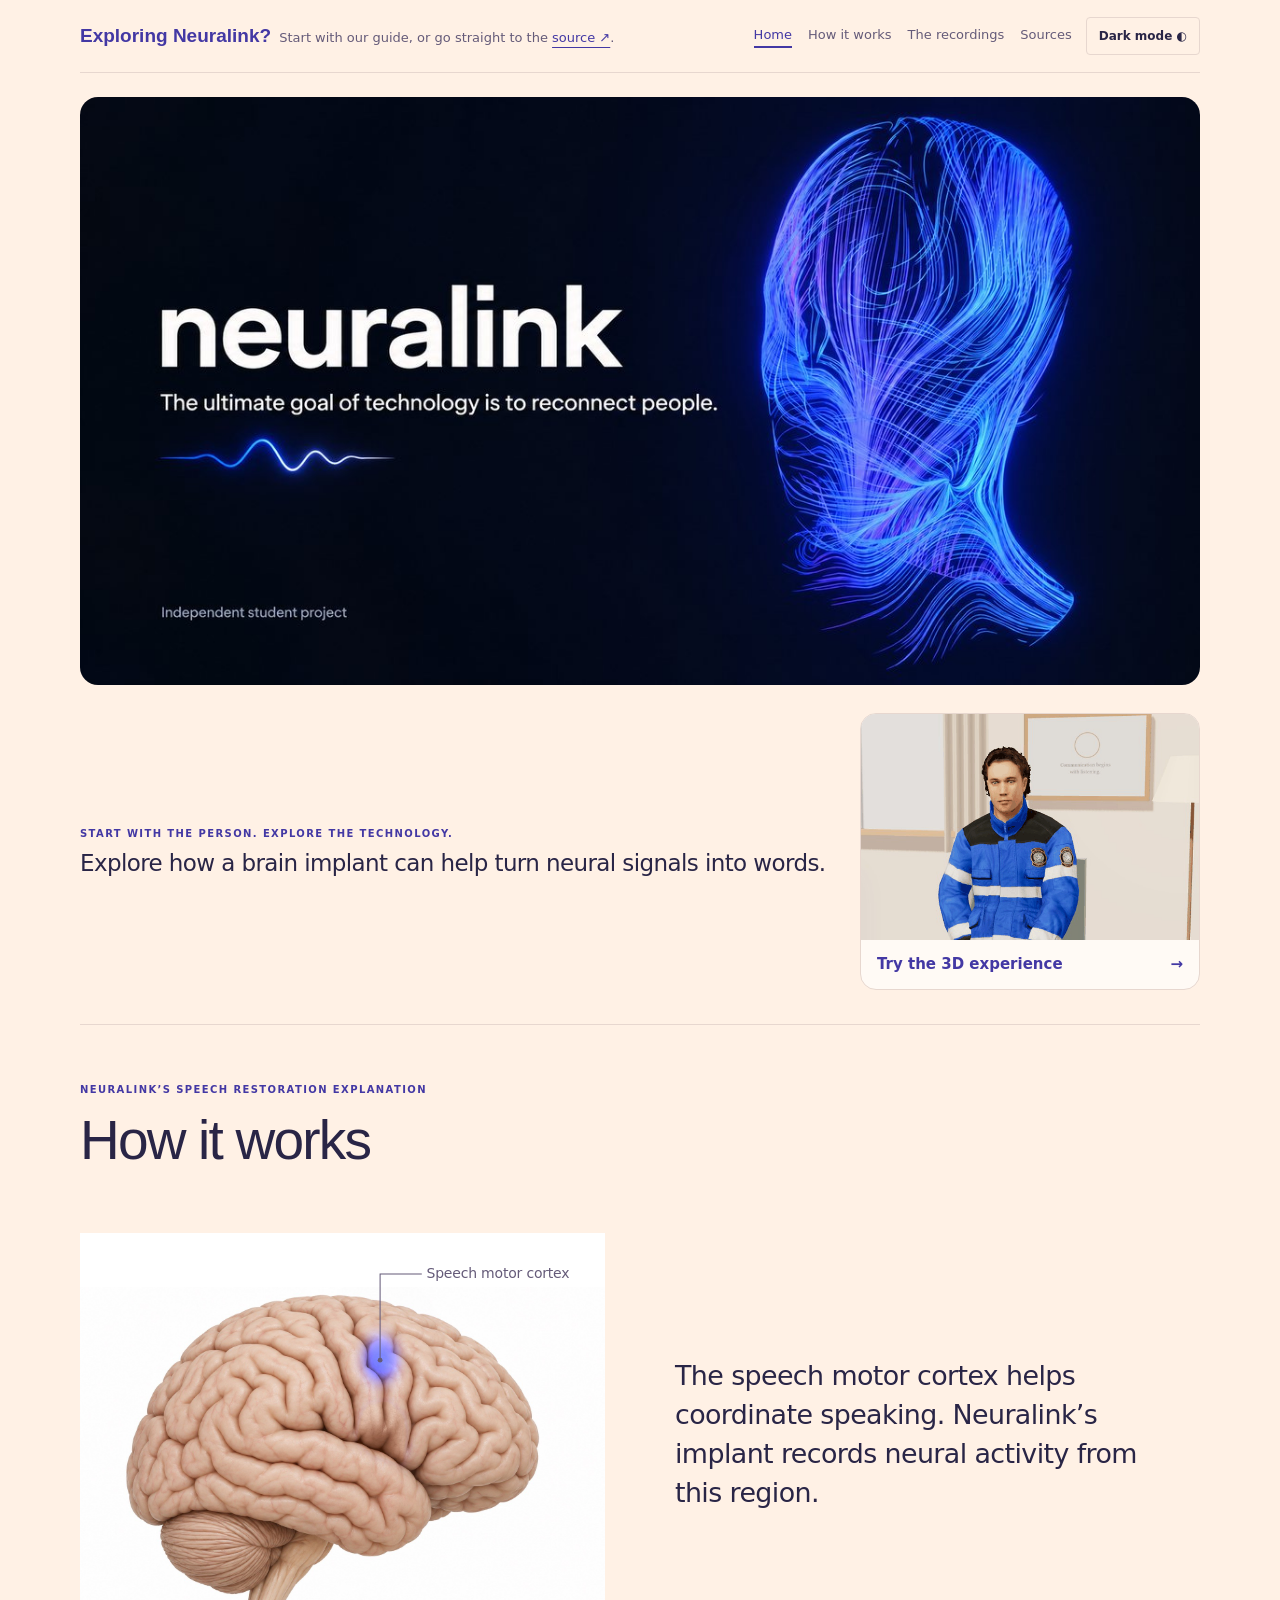
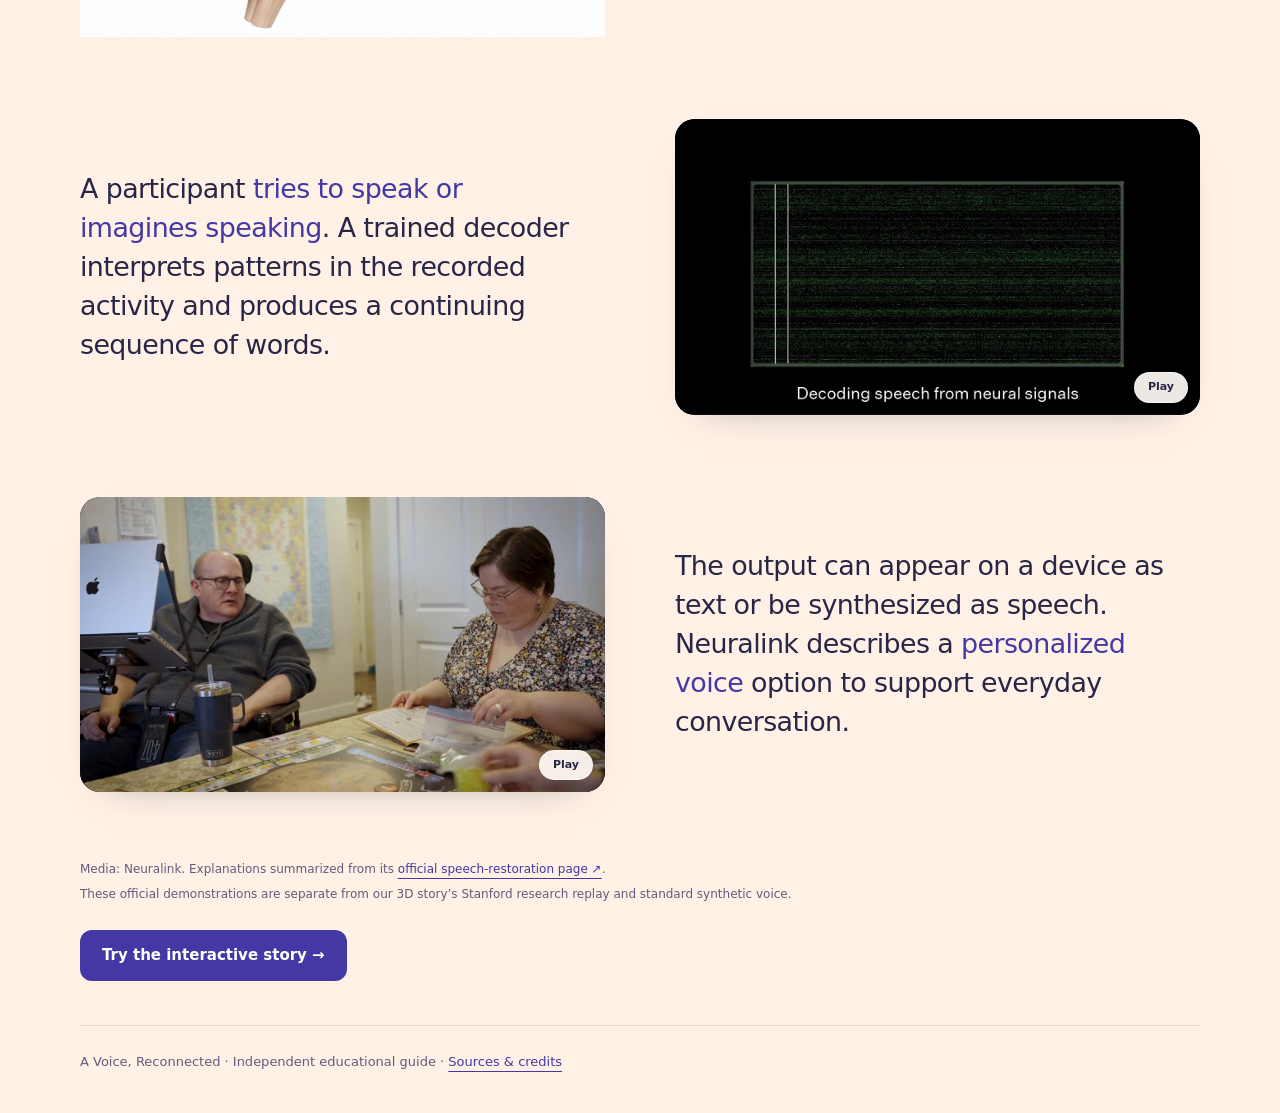
==== commit b15e9585: "changed the 3d button" ====
--- a/index.html
+++ b/index.html
@@ -3,9 +3,12 @@
 <section class="poster-hero" aria-labelledby="home-title">
 <h1 id="home-title" class="visually-hidden">A Voice, Reconnected: an independent guide to Neuralink</h1>
 <figure class="home-poster"><img src="images/og-image.jpg" width="1200" height="630" fetchpriority="high" alt="Neuralink. The ultimate goal of technology is to reconnect people. A luminous blue portrait made of flowing lines."></figure>
-<div class="poster-intro"><div><p class="eyebrow">START WITH THE PERSON. EXPLORE THE TECHNOLOGY.</p><p class="landing-lead">A human way into brain–computer interfaces.</p></div><a class="button" href="technology.html">Explore how it works <span aria-hidden="true">↗</span></a></div>
+<div class="poster-intro"><div><p class="eyebrow">START WITH THE PERSON. EXPLORE THE TECHNOLOGY.</p><p class="landing-lead">Explore how a brain implant can help turn neural signals into words.</p></div>
+<a class="scene-preview" href="technology.html">
+<picture><source media="(prefers-reduced-motion: no-preference)" srcset="media/studio/scene-preview.gif"><img src="media/studio/scene-preview.jpg" width="576" height="384" loading="lazy" alt=""></picture>
+<span class="scene-preview-label">Try the 3D experience <span aria-hidden="true">→</span></span>
+</a></div>
 </section>
-<section class="home-purpose-summary" aria-labelledby="guide-purpose"><h2 id="guide-purpose">Make the idea easier to understand.</h2><p>For curious students and families: explore brain–computer interfaces through a human story, clear explanations and original sources.</p></section>
 <section class="speech-explanation" id="principle" aria-labelledby="speech-principle-title">
 <div class="speech-section-heading"><p class="eyebrow">NEURALINK’S SPEECH RESTORATION EXPLANATION</p><h2 id="speech-principle-title">How it works</h2></div>
 <article class="speech-beat" aria-label="Record speech-related activity">
--- a/styles.css
+++ b/styles.css
@@ -107,3 +107,9 @@
 .home-purpose-summary{display:grid;grid-template-columns:1fr 1fr;gap:65px;padding:34px 0 48px;border-top:1px solid var(--line);align-items:start}.home-purpose-summary h2{font-size:28px;line-height:1.2;letter-spacing:-.8px;margin:0;max-width:370px}.home-purpose-summary p{font-size:16px;line-height:1.7;margin:0;max-width:490px}.speech-explanation{padding:56px 0 0;border-top:1px solid var(--line)}.speech-section-heading{margin:0 0 62px}.speech-section-heading .eyebrow{font-size:10px;margin:0 0 12px}.speech-section-heading h2{font-size:clamp(35px,4.6vw,55px);line-height:1.1;letter-spacing:-1.8px;margin:0}.speech-beat{display:grid;grid-template-columns:minmax(0,1fr) minmax(0,1fr);align-items:center;gap:70px;margin:0 0 82px}.speech-beat-copy p{font-size:clamp(21px,2.1vw,29px);line-height:1.45;letter-spacing:-.6px;margin:0;max-width:500px}.speech-beat-copy em{font-style:normal;color:var(--accent)}.speech-media{margin:0;min-width:0}.speech-brain-frame{position:relative;padding-top:10.4167%;background:#fff}.speech-brain-frame img{display:block;width:100%;height:auto}.speech-brain-leader{position:absolute;inset:0;width:100%;height:100%;pointer-events:none}.speech-brain-leader path{fill:none;stroke:#655b79;stroke-width:3}.speech-brain-leader circle{fill:#655b79}.speech-brain-label{position:absolute;top:10.1%;left:66%;transform:translateY(-50%);white-space:nowrap;font-size:14px;letter-spacing:-.2px;color:#655b79}.speech-video{position:relative;border-radius:20px;overflow:hidden;background:#111;box-shadow:0 16px 38px -30px #29254688}.speech-video video{display:block;width:100%;height:auto;aspect-ratio:16/9;object-fit:contain}.speech-video-toggle{position:absolute;bottom:12px;right:12px;background:#fffaf5ed;color:#292546;border:1px solid #fff7;padding:7px 13px;border-radius:25px;font-size:11px;line-height:1.3;box-shadow:0 2px 8px #0002}.speech-video-toggle[hidden]{display:none!important}.speech-source-note{max-width:800px;margin-top:-15px;color:var(--muted)}.speech-source-note p{font-size:12px;line-height:1.7;margin:5px 0}.speech-story-link{margin-top:20px;border-radius:12px}
 @media(max-width:950px){.speech-beat{gap:36px}.speech-brain-label{left:auto;right:0;font-size:12px;background:#fff;padding-left:7px}.speech-beat-copy p{font-size:23px}}
 @media(max-width:700px){.home-purpose-summary{grid-template-columns:1fr;gap:18px;padding:28px 0 34px}.home-purpose-summary h2{font-size:25px}.home-purpose-summary p{font-size:14px}.speech-explanation{padding-top:34px}.speech-section-heading{margin-bottom:32px}.speech-section-heading h2{font-size:35px;letter-spacing:-1px}.speech-section-heading .eyebrow{font-size:9px}.speech-beat{grid-template-columns:1fr;gap:24px;margin-bottom:48px}.speech-beat-copy p{font-size:22px;line-height:1.45;letter-spacing:-.4px}.speech-beat-reversed .speech-media{grid-row:1}.speech-video{border-radius:14px}.speech-brain-label{font-size:12px}.speech-source-note{margin-top:-5px}.speech-source-note p{font-size:11px}.speech-video-toggle{font-size:10px;padding:7px 11px;bottom:9px;right:9px}}
+
+.scene-preview{display:block;flex:0 0 min(38%,340px);overflow:hidden;border:1px solid var(--line);border-radius:16px;background:var(--surface);color:var(--text);text-decoration:none}
+.scene-preview img{display:block;width:100%;height:auto}
+.scene-preview-label{display:flex;justify-content:space-between;gap:12px;padding:12px 16px;font-size:15px;font-weight:700;color:var(--accent)}
+.scene-preview:hover .scene-preview-label{text-decoration:underline}
+@media(max-width:700px){.scene-preview{width:min(100%,340px);flex-basis:auto}.poster-intro .landing-lead{max-width:none}}
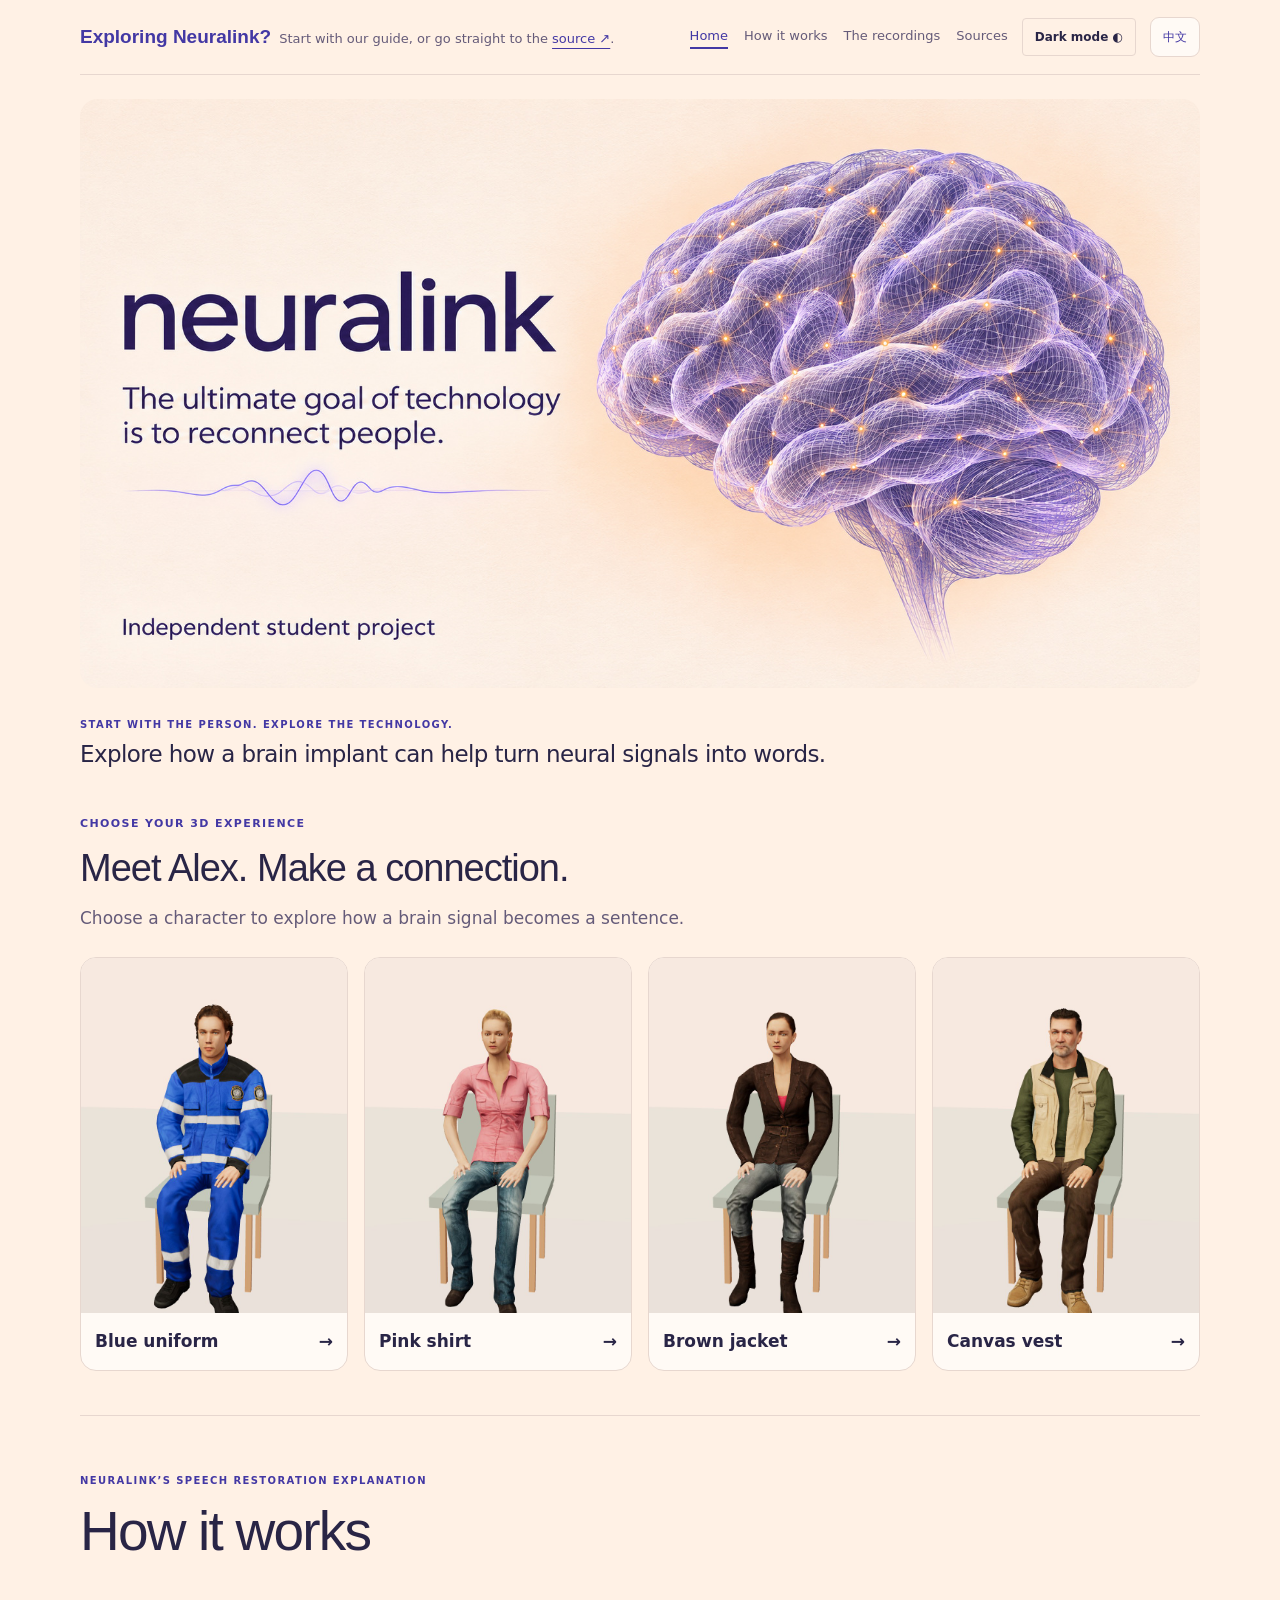
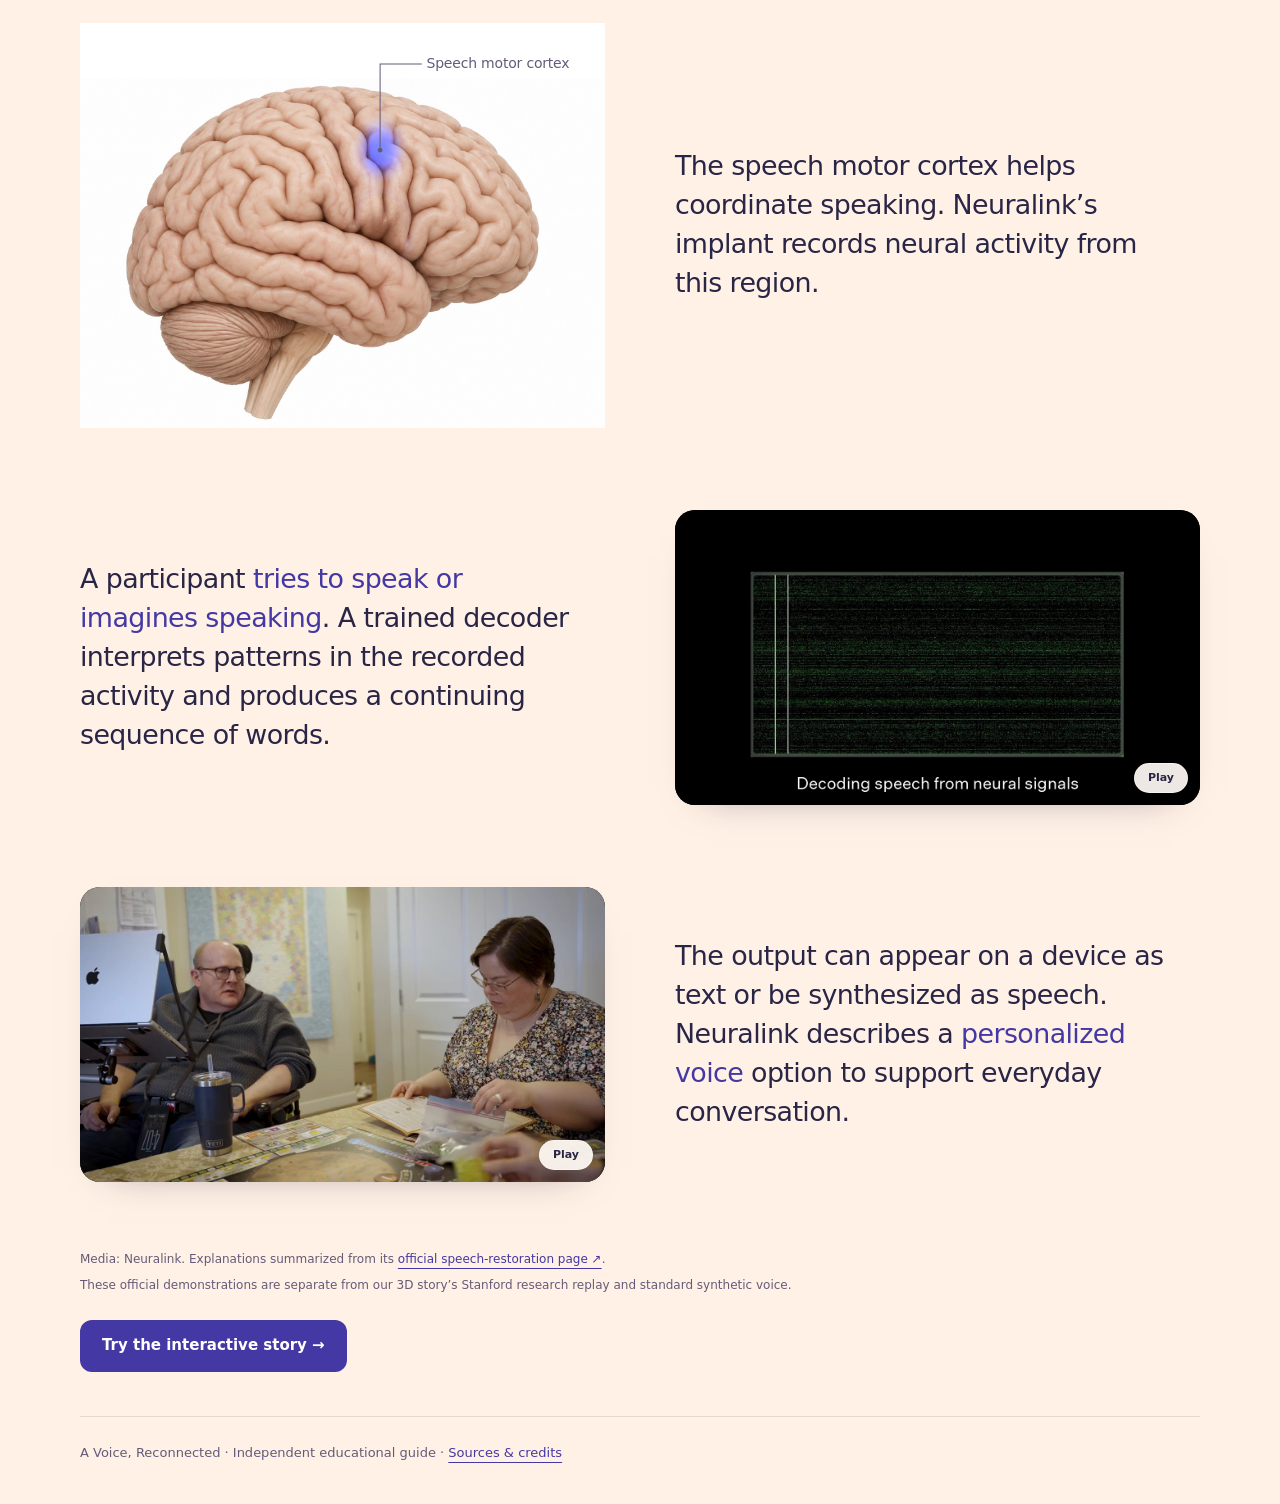
==== commit a356b4d5: "add the choose button about 3D model" ====
--- a/index.html
+++ b/index.html
@@ -1,26 +1,23 @@
 <!doctype html>
-<html lang="en"><head><meta charset="utf-8"><meta name="viewport" content="width=device-width,initial-scale=1"><meta name="description" content="A concise, human guide to Neuralink-inspired brain–computer interfaces and communication."><title>Home | A Voice, Reconnected</title><script src="theme.js"></script><link rel="stylesheet" href="styles.css"><script src="nav.js" defer></script><script src="motion.js" defer></script><link rel="icon" type="image/svg+xml" href="images/favicon.svg"><link rel="icon" type="image/png" sizes="32x32" href="images/favicon-32.png"><link rel="apple-touch-icon" sizes="180x180" href="images/apple-touch-icon.png"><link rel="manifest" href="site.webmanifest"><meta name="theme-color" content="#4338a4"><meta property="og:type" content="website"><meta property="og:site_name" content="A Voice, Reconnected"><meta property="og:title" content="Home | A Voice, Reconnected"><meta property="og:description" content="A concise, human guide to Neuralink-inspired brain–computer interfaces and communication."><meta property="og:image" content="images/og-image.jpg"><meta property="og:image:width" content="1200"><meta property="og:image:height" content="630"><meta property="og:image:alt" content="Blue line portrait illustrating technology and human connection"><meta name="twitter:card" content="summary_large_image"><script src="home-media.js" defer></script></head><body class="landing-home"><a class="skip" href="#main">Skip to content</a><header><nav aria-label="Main navigation"><p class="brand-line"><a class="brand" href="index.html">Exploring Neuralink?</a> Start with our guide, or go straight to the <a href="https://neuralink.com/">source ↗</a>.</p><div class="nav-right"><div class="links"><a href="index.html">Home</a><a href="technology.html">How it works</a><a href="experience.html">The recordings</a><a href="resources.html">Sources</a></div><button id="theme-toggle" class="theme-toggle" type="button" aria-label="Switch to dark mode" hidden>Dark mode</button></div></nav></header><main id="main" class="landing-main">
+<html lang="en"><head><meta charset="utf-8"><meta name="viewport" content="width=device-width,initial-scale=1"><meta name="description" content="A concise, human guide to Neuralink-inspired brain–computer interfaces and communication."><title>Home | A Voice, Reconnected</title><script src="assets/js/theme.js"></script><link rel="stylesheet" href="assets/css/styles.css"><script src="assets/js/nav.js" defer></script><script src="assets/js/motion.js" defer></script><link rel="icon" type="image/svg+xml" href="assets/images/favicon.svg"><link rel="icon" type="image/png" sizes="32x32" href="assets/images/favicon-32.png"><link rel="apple-touch-icon" sizes="180x180" href="assets/images/apple-touch-icon.png"><link rel="manifest" href="site.webmanifest"><meta name="theme-color" content="#4338a4"><meta property="og:type" content="website"><meta property="og:site_name" content="A Voice, Reconnected"><meta property="og:title" content="Home | A Voice, Reconnected"><meta property="og:description" content="A concise, human guide to Neuralink-inspired brain–computer interfaces and communication."><meta property="og:image" content="assets/images/poster-light.jpg"><meta property="og:image:width" content="1730"><meta property="og:image:height" content="909"><meta property="og:image:alt" content="Lavender wireframe brain with golden signal points on a light ivory background"><meta name="twitter:card" content="summary_large_image"><script src="assets/js/home-media.js" defer></script><script src="assets/js/home-characters.js" defer></script><link rel="stylesheet" href="assets/css/site-ui.css"><script src="assets/js/i18n.js" defer></script></head><body class="landing-home"><a class="skip" href="#main">Skip to content</a><header><nav aria-label="Main navigation"><p class="brand-line"><a class="brand" href="index.html">Exploring Neuralink?</a> Start with our guide, or go straight to the <a href="https://neuralink.com/">source ↗</a>.</p><div class="nav-right"><div class="links"><a href="index.html">Home</a><a href="technology.html">How it works</a><a href="experience.html">The recordings</a><a href="resources.html">Sources</a></div><button id="theme-toggle" class="theme-toggle" type="button" aria-label="Switch to dark mode" hidden>Dark mode</button></div></nav></header><main id="main" class="landing-main">
 <section class="poster-hero" aria-labelledby="home-title">
 <h1 id="home-title" class="visually-hidden">A Voice, Reconnected: an independent guide to Neuralink</h1>
-<figure class="home-poster"><img src="images/og-image.jpg" width="1200" height="630" fetchpriority="high" alt="Neuralink. The ultimate goal of technology is to reconnect people. A luminous blue portrait made of flowing lines."></figure>
+<figure class="home-poster"><img src="assets/images/poster-light.jpg" width="1730" height="909" fetchpriority="high" alt="Neuralink. The ultimate goal of technology is to reconnect people. A lavender wireframe brain with golden signal points on a light ivory background."></figure>
 <div class="poster-intro"><div><p class="eyebrow">START WITH THE PERSON. EXPLORE THE TECHNOLOGY.</p><p class="landing-lead">Explore how a brain implant can help turn neural signals into words.</p></div>
-<a class="scene-preview" href="technology.html">
-<picture><source media="(prefers-reduced-motion: no-preference)" srcset="media/studio/scene-preview.gif"><img src="media/studio/scene-preview.jpg" width="576" height="384" loading="lazy" alt=""></picture>
-<span class="scene-preview-label">Try the 3D experience <span aria-hidden="true">→</span></span>
-</a></div>
+</div>
 </section>
-<section class="speech-explanation" id="principle" aria-labelledby="speech-principle-title">
+<section id="characters" class="home-characters" aria-labelledby="characters-title"><p class="eyebrow">CHOOSE YOUR 3D EXPERIENCE</p><h2 id="characters-title">Meet Alex. Make a connection.</h2><p>Choose a character to explore how a brain signal becomes a sentence.</p><div class="home-character-grid"><a class="home-character-card" href="technology.html?character=blue-uniform"><video muted loop playsinline preload="none" poster="assets/media/characters/blue-uniform.jpg?v=hd" src="assets/media/characters/blue-uniform.webm?v=hd" aria-hidden="true"></video><span>Blue uniform<span aria-hidden="true">→</span></span></a><a class="home-character-card" href="technology.html?character=pink-shirt"><video muted loop playsinline preload="none" poster="assets/media/characters/pink-shirt.jpg?v=hd" src="assets/media/characters/pink-shirt.webm?v=hd" aria-hidden="true"></video><span>Pink shirt<span aria-hidden="true">→</span></span></a><a class="home-character-card" href="technology.html?character=brown-jacket"><video muted loop playsinline preload="none" poster="assets/media/characters/brown-jacket.jpg?v=hd" src="assets/media/characters/brown-jacket.webm?v=hd" aria-hidden="true"></video><span>Brown jacket<span aria-hidden="true">→</span></span></a><a class="home-character-card" href="technology.html?character=canvas-vest"><video muted loop playsinline preload="none" poster="assets/media/characters/canvas-vest.jpg?v=hd" src="assets/media/characters/canvas-vest.webm?v=hd" aria-hidden="true"></video><span>Canvas vest<span aria-hidden="true">→</span></span></a></div></section><section class="speech-explanation" id="principle" aria-labelledby="speech-principle-title">
 <div class="speech-section-heading"><p class="eyebrow">NEURALINK’S SPEECH RESTORATION EXPLANATION</p><h2 id="speech-principle-title">How it works</h2></div>
 <article class="speech-beat" aria-label="Record speech-related activity">
-<figure class="speech-media speech-brain" id="principle-visual"><div class="speech-brain-frame"><img src="media/neuralink-speech/speech-motor-cortex.jpg" width="1536" height="1024" loading="lazy" decoding="async" alt="Neuralink illustration of a human brain with a speech-related motor region highlighted in blue."><svg class="speech-brain-leader" viewBox="0 -160 1536 1184" aria-hidden="true"><path d="M878 212 V-40 H1000"></path><circle cx="878" cy="212" r="7"></circle></svg><span class="speech-brain-label">Speech motor cortex</span></div></figure>
+<figure class="speech-media speech-brain" id="principle-visual"><div class="speech-brain-frame"><img src="assets/media/neuralink-speech/speech-motor-cortex.jpg" width="1536" height="1024" loading="lazy" decoding="async" alt="Neuralink illustration of a human brain with a speech-related motor region highlighted in blue."><svg class="speech-brain-leader" viewBox="0 -160 1536 1184" aria-hidden="true"><path d="M878 212 V-40 H1000"></path><circle cx="878" cy="212" r="7"></circle></svg><span class="speech-brain-label">Speech motor cortex</span></div></figure>
 <div class="speech-beat-copy"><p>The speech motor cortex helps coordinate speaking. Neuralink’s implant records neural activity from this region.</p></div>
 </article>
 <article class="speech-beat speech-beat-reversed" aria-label="Decode attempted speech">
 <div class="speech-beat-copy"><p>A participant <em>tries to speak or imagines speaking</em>. A trained decoder interprets patterns in the recorded activity and produces a continuing sequence of words.</p></div>
-<figure class="speech-media speech-video"><video id="speech-decoder-video" src="media/neuralink-speech/speech-decoder-raster.mp4" poster="media/neuralink-speech/speech-decoder-raster-poster.jpg" width="1280" height="720" muted loop playsinline preload="metadata" controls aria-label="Neuralink demonstration showing a neural-activity raster alongside a sentence appearing word by word.">Your browser cannot play this video. <a href="https://neuralink.com/trials/speech-restoration/">View Neuralink’s explanation.</a></video><button type="button" class="speech-video-toggle" data-video-toggle="speech-decoder-video" aria-label="Play decoder demonstration" hidden>Play</button></figure>
+<figure class="speech-media speech-video"><video id="speech-decoder-video" src="assets/media/neuralink-speech/speech-decoder-raster.mp4" poster="assets/media/neuralink-speech/speech-decoder-raster-poster.jpg" width="1280" height="720" muted loop playsinline preload="metadata" controls aria-label="Neuralink demonstration showing a neural-activity raster alongside a sentence appearing word by word.">Your browser cannot play this video. <a href="https://neuralink.com/trials/speech-restoration/">View Neuralink’s explanation.</a></video><button type="button" class="speech-video-toggle" data-video-toggle="speech-decoder-video" aria-label="Play decoder demonstration" hidden>Play</button></figure>
 </article>
 <article class="speech-beat" aria-label="Use the output in conversation">
-<figure class="speech-media speech-video"><video id="speech-conversation-video" src="media/neuralink-speech/speech-live-conversation.mp4" poster="media/neuralink-speech/speech-live-conversation-poster.jpg" width="1280" height="720" muted loop playsinline preload="metadata" controls aria-label="Neuralink demonstration of a participant with family, with decoded text displayed on a laptop.">Your browser cannot play this video. <a href="https://neuralink.com/trials/speech-restoration/">View Neuralink’s explanation.</a></video><button type="button" class="speech-video-toggle" data-video-toggle="speech-conversation-video" aria-label="Play conversation demonstration" hidden>Play</button></figure>
+<figure class="speech-media speech-video"><video id="speech-conversation-video" src="assets/media/neuralink-speech/speech-live-conversation.mp4" poster="assets/media/neuralink-speech/speech-live-conversation-poster.jpg" width="1280" height="720" muted loop playsinline preload="metadata" controls aria-label="Neuralink demonstration of a participant with family, with decoded text displayed on a laptop.">Your browser cannot play this video. <a href="https://neuralink.com/trials/speech-restoration/">View Neuralink’s explanation.</a></video><button type="button" class="speech-video-toggle" data-video-toggle="speech-conversation-video" aria-label="Play conversation demonstration" hidden>Play</button></figure>
 <div class="speech-beat-copy"><p>The output can appear on a device as text or be synthesized as speech. Neuralink describes a <em>personalized voice</em> option to support everyday conversation.</p></div>
 </article>
 <div class="speech-source-note"><p>Media: Neuralink. Explanations summarized from its <a href="https://neuralink.com/trials/speech-restoration/">official speech-restoration page ↗</a>.</p><p>These official demonstrations are separate from our 3D story’s Stanford research replay and standard synthetic voice.</p></div>
--- a/assets/css/styles.css
+++ b/assets/css/styles.css
@@ -0,0 +1,115 @@
+/* Shared palette: light is warm paper; dark is a soft charcoal. */
+:root{color-scheme:light;--bg:#f8f4ec;--surface:#fffdf8;--text:#2e3633;--muted:#596761;--accent:#286359;--line:#dddcd1;--soft:#e9eee3;--warm:#a24e35;--button-text:#fffdf8;--radius:22px}
+:root[data-theme=dark]{color-scheme:dark;--bg:#202826;--surface:#29332f;--text:#f4f1e8;--muted:#c0cac3;--accent:#acd5ba;--line:#48544d;--soft:#354139;--warm:#f3bb95;--button-text:#202826}
+*{box-sizing:border-box}body{margin:0;background:var(--bg);color:var(--text);font:17px/1.7 system-ui,sans-serif}a{color:var(--accent);text-underline-offset:5px}header,main,footer{width:min(1120px,calc(100% - 56px));margin:auto}nav{display:flex;justify-content:space-between;align-items:center;gap:22px;padding:25px 0;border-bottom:1px solid var(--line)}.brand{font-family:Georgia,serif;font-size:24px;color:var(--text);text-decoration:none;white-space:nowrap}.brand span{display:block;font:11px/1.6 system-ui;color:var(--muted)}.nav-right{display:flex;gap:20px;align-items:center}.links{display:flex;gap:20px;font-size:14px}.links a{text-decoration:none;color:var(--muted)}.links a[aria-current]{color:var(--accent);border-bottom:2px solid var(--accent)}main{padding:60px 0}h1{font-family:Georgia,serif;font-weight:400;font-size:clamp(43px,6vw,76px);line-height:1.08;letter-spacing:-2px;margin:20px 0 26px}h1 em{color:var(--accent)}h2{font-family:Georgia,serif;font-size:32px;font-weight:400;line-height:1.25}h3{font-size:21px;line-height:1.4}.intro{font-size:21px;line-height:1.6;max-width:720px}.eyebrow{font-size:10px;font-weight:700;letter-spacing:2px;color:var(--accent)}.small,figcaption,footer{font-size:13px;color:var(--muted)}.home-layout{display:grid;grid-template-columns:1.35fr 1fr;gap:70px;align-items:center;margin-bottom:75px}.hero p:not(.eyebrow){max-width:570px}.human-note{padding:48px 35px;background:var(--soft);border-radius:120px 120px 25px 25px;text-align:center}.quote{font:italic 40px/1.3 Georgia,serif;color:var(--text)}.little-wave{font-size:42px;color:var(--warm)}.button,button{display:inline-block;padding:13px 22px;background:var(--accent);color:var(--button-text);border:0;border-radius:30px;font:inherit;font-size:15px;font-weight:650;text-decoration:none;cursor:pointer}.theme-toggle{font-size:12px;padding:8px 12px;background:var(--soft);color:var(--text);white-space:nowrap}button:disabled{opacity:.5;cursor:default}.secondary{background:transparent;color:var(--text);border:1px solid var(--line)}.text-link{align-self:center;font-size:15px}.grid{display:grid;grid-template-columns:repeat(3,1fr);gap:20px;margin:30px 0 60px}.grid article,.resource-list article{padding:26px;background:var(--surface);border:1px solid var(--line);border-radius:var(--radius)}.number{color:var(--warm);font-family:Georgia;font-size:28px}.resource-list{display:grid;gap:20px;margin:35px 0}.closing{display:flex;align-items:center;gap:35px;padding:30px 0;border-top:1px solid var(--line);margin-top:45px}.closing>div{flex:1}.closing img{width:38%;height:auto;border-radius:15px}.notice{border-left:3px solid var(--warm);padding:10px 18px;color:var(--muted);max-width:760px}.lab{padding:36px;background:var(--surface);border:1px solid var(--line);border-radius:var(--radius);margin:32px 0}.lab-top{display:flex;justify-content:space-between;gap:15px;margin-bottom:24px}label{display:block;margin-bottom:10px}select{width:100%;padding:14px;background:var(--bg);color:var(--text);border:1px solid var(--line);font:inherit;border-radius:12px}.steps{display:grid;grid-template-columns:repeat(4,1fr);gap:12px;list-style:none;padding:0;color:var(--muted);font-size:14px;margin:28px 0}.steps li{border-top:3px solid var(--line);padding-top:10px}.steps .active{color:var(--accent);border-color:var(--accent);font-weight:bold}.signal{display:flex;align-items:center;justify-content:center;gap:10px;height:110px;background:var(--soft);border-radius:18px}.signal i{display:block;width:5px;height:20px;border-radius:8px;background:var(--accent)}.signal i:nth-child(3n){height:58px}.signal i:nth-child(3n+1){height:35px}.stage-copy{min-height:145px}.actions,#candidates{display:flex;flex-wrap:wrap;gap:12px}#candidates button{border-radius:12px;text-align:left;background:var(--soft);color:var(--text);border:2px solid transparent}#candidates button[aria-pressed=true]{border-color:var(--accent)}#candidates[hidden]{display:none}#result{min-height:30px;color:var(--accent);font-weight:600}details{padding:20px;border:1px solid var(--line);border-radius:15px}summary{cursor:pointer}footer{padding:25px 0 40px;border-top:1px solid var(--line)}:focus-visible{outline:3px solid var(--warm);outline-offset:5px}.skip{position:absolute;left:16px;top:-100px;background:var(--surface);padding:8px}.skip:focus{top:10px}@media(max-width:950px){nav{align-items:flex-start;flex-direction:column}.nav-right{width:100%;justify-content:space-between}.home-layout{gap:30px}.quote{font-size:32px}}@media(max-width:700px){.home-layout,.grid{grid-template-columns:1fr}.home-layout{margin-bottom:45px}.human-note{padding:30px}.nav-right{align-items:flex-start}.links{gap:12px;flex-wrap:wrap}header,main,footer{width:calc(100% - 32px)}main{padding:35px 0}.lab{padding:20px}.closing{flex-direction:column;align-items:flex-start}.closing img{width:100%}.lab-top{flex-direction:column}.stage-copy{min-height:180px}.steps{font-size:12px}}@media(prefers-reduced-motion:no-preference){.signal.running i{animation:breathe 1.2s ease-in-out infinite alternate}.signal.running i:nth-child(2n){animation-delay:.3s}.signal.running i:nth-child(3n){animation-delay:.6s}@keyframes breathe{to{transform:scaleY(.35);opacity:.5}}}
+
+/* Paper-inspired editorial direction. All graphics are our own CSS. */
+:root{--bg:#f0eee7;--surface:#f7f5ef;--text:#30332f;--muted:#60645d;--accent:#414f47;--line:#cccfc5;--soft:#e7e8df;--warm:#89654d;--radius:4px}
+:root[data-theme=dark]{--bg:#252823;--surface:#2e322b;--text:#ecece2;--muted:#c0c4b8;--accent:#c3d3b7;--line:#50564b;--soft:#363d31;--warm:#dec5a6}
+body{background-image:repeating-linear-gradient(0deg,transparent 0 3px,rgba(110,105,80,.022) 3px 4px),repeating-linear-gradient(90deg,transparent 0 5px,rgba(110,105,80,.018) 5px 6px)}
+h1,h2,.brand{font-family:Arial,Helvetica,sans-serif}h1{font-size:clamp(45px,6.3vw,82px);font-weight:400;letter-spacing:-3px}h1 em{font-style:normal}h2{font-size:clamp(29px,3.8vw,44px);letter-spacing:-1.3px}.brand{font-size:22px;font-weight:500}.brand span{letter-spacing:.2px}.eyebrow{font-size:11px;letter-spacing:1.4px}.button,button{border-radius:4px}.theme-toggle{border:1px solid var(--line);background:transparent}.grid{gap:0}.grid article{background:transparent;border:0;border-top:1px solid var(--line);border-radius:0;padding:28px 24px 28px 0}.grid article+article{padding-left:24px;border-left:1px solid var(--line)}.number{font-family:Arial;font-size:14px}.human-note{position:relative;border-radius:0;background:transparent;border:1px solid var(--line);padding:65px 32px;overflow:hidden}.human-note:before,.human-note:after{content:'';position:absolute;border:1px solid var(--line);border-radius:50%;width:320px;height:320px;left:50%;top:50%;transform:translate(-50%,-50%);pointer-events:none}.human-note:after{width:390px;height:390px}.human-note>*{position:relative;z-index:1}.quote{font-family:Georgia,serif;font-size:39px}.human-note p:not(.quote){background:var(--bg)}.official-strip{display:flex;align-items:center;justify-content:space-between;gap:25px;padding:16px 0 22px;margin-bottom:44px;border-bottom:1px solid var(--line);font-size:13px;color:var(--muted)}.official-strip a{white-space:nowrap;font-weight:600}.source-intro{padding:60px 0;margin:0 0 65px;border-top:1px solid var(--line);border-bottom:1px solid var(--line)}.source-intro>p{max-width:700px}.closing img{border-radius:2px}.lab,.resource-list article,details{border-radius:4px}.signal{border-radius:3px}.reveal{opacity:1;transform:none}
+@media(prefers-reduced-motion:no-preference){.motion-ready .reveal{opacity:0;transform:translateY(22px);transition:opacity .8s ease,transform .8s ease}.motion-ready .reveal.is-visible{opacity:1;transform:none}.human-note:after{animation:orbit-breathe 9s ease-in-out infinite}@keyframes orbit-breathe{50%{transform:translate(-50%,-50%) scale(.9);opacity:.45}}}
+@media(max-width:700px){.official-strip{align-items:flex-start;flex-direction:column;gap:8px;margin-bottom:25px}.grid article+article{padding-left:0;border-left:0}.source-intro{padding:35px 0;margin-bottom:35px}h1{letter-spacing:-2px}.human-note{padding:40px 22px}}
+
+/* Conceptual 3D storyboard, built with CSS perspective; not an anatomical model. */
+.scene{perspective:1000px;overflow:hidden;padding:45px 15px;background:var(--soft);border:1px solid var(--line);margin-bottom:22px}.journey{display:flex;align-items:center;justify-content:center;gap:18px;transform:rotateY(var(--angle,0deg));transform-style:preserve-3d;min-height:240px}.node{display:flex;flex-direction:column;align-items:center;gap:30px;padding:20px 12px;background:transparent;color:var(--text);border:1px solid transparent;font-size:13px}.node.selected{border-color:var(--accent);background:var(--surface)}.head-shape{display:block;position:relative;width:86px;height:112px;border:2px solid var(--accent);border-radius:48% 48% 35% 40%;background:radial-gradient(ellipse at 35% 30%,var(--surface),var(--soft));box-shadow:inset -12px -4px 0 var(--line);transform:rotateY(-15deg)}.head-shape:after{content:'';position:absolute;right:-10px;top:44px;border-left:12px solid var(--accent);border-top:8px solid transparent;border-bottom:8px solid transparent}.electrode{position:absolute;width:24px;height:14px;background:var(--warm);border-radius:6px;top:26px;left:38px;box-shadow:0 0 0 8px var(--soft)}.cube{display:grid;place-items:center;width:90px;height:90px;border:1px solid var(--accent);background:var(--surface);box-shadow:12px -12px 0 var(--line);transform:rotateY(-12deg) rotateX(8deg)}.words{display:grid;place-items:center;height:110px;font-size:28px;font-weight:400}.sound{height:110px;display:grid;place-items:center;font-size:35px;color:var(--warm)}.route{position:relative;display:flex;gap:8px;align-items:center;width:55px;height:2px;background:var(--line)}.route span{width:5px;height:5px;background:var(--accent);border-radius:50%}#angle{width:100%;accent-color:var(--accent)}@media(prefers-reduced-motion:no-preference){.scene[data-stage="1"] .route span{animation:travel 1.4s infinite}.route span:nth-child(2){animation-delay:.3s}.route span:nth-child(3){animation-delay:.6s}@keyframes travel{50%{transform:translateX(18px);opacity:.2}}}@media(max-width:700px){.journey{display:grid;grid-template-columns:1fr 1fr;gap:14px}.route{display:none}.node{width:100%}.scene{padding:20px 10px}.node{gap:12px}.journey{min-height:350px}}
+
+.heat-wrap{position:relative;width:100%;height:250px;background:#152427;overflow:hidden;border:1px solid var(--line);margin:14px 0 20px}.heat-wrap canvas{width:100%;height:100%;image-rendering:pixelated}.heat-wrap:after{content:'256 CHANNELS';position:absolute;left:8px;top:8px;font:10px monospace;color:#fff9;pointer-events:none}#time-cursor{position:absolute;top:0;bottom:0;width:2px;background:var(--warm);pointer-events:none;box-shadow:0 0 8px var(--warm)}.data-heading{display:flex;align-items:baseline;justify-content:space-between;gap:12px}.data-heading h2{margin-bottom:0}.transcript{margin-top:25px;padding:22px;border-left:3px solid var(--warm);background:var(--soft)}.partial-text{font:clamp(24px,4vw,38px)/1.25 Georgia,serif;min-height:50px}.comparison{font-size:16px;border-top:1px solid var(--line);padding-top:15px}.comparison[hidden]{display:none}.real-lab #timeline{width:100%;accent-color:var(--accent)}@media(max-width:700px){.heat-wrap{height:200px}.data-heading{align-items:flex-start;flex-direction:column}.real-lab .actions button{flex:1}}
+
+/* Guided research replay */
+.real-lab [hidden]{display:none!important}.real-lab button:disabled{opacity:.4;cursor:not-allowed}.real-lab .scene{padding:50px 12px;background:radial-gradient(ellipse at center,var(--surface),var(--soft));perspective:1000px}.real-lab .journey{gap:12px;transform:rotateX(5deg);transform-style:preserve-3d}.real-lab .node{transform:translateZ(0);transition:transform .6s,opacity .4s}.real-lab .node.selected{transform:translateZ(28px);box-shadow:0 22px 28px -22px var(--text)}.brain-ring{position:absolute;inset:12px 8px 35px;border:1px solid var(--warm);border-radius:50%;transform-style:preserve-3d}.ring-a{transform:rotateY(55deg)}.ring-b{transform:rotateY(-55deg)}.ring-c{transform:rotateX(65deg)}.head-shape{transform-style:preserve-3d}.cube{position:relative;transform-style:preserve-3d;box-shadow:none}.cube-side{position:absolute;top:-1px;left:100%;width:24px;height:100%;background:var(--soft);border:1px solid var(--accent);transform-origin:left;transform:rotateY(65deg)}.cube-top{position:absolute;bottom:100%;left:-1px;width:100%;height:24px;background:var(--soft);border:1px solid var(--accent);transform-origin:bottom;transform:rotateX(65deg)}.real-lab .route span{animation:none}.record-evidence{margin-top:30px;padding:22px;border:1px solid var(--line)}.record-evidence summary{cursor:pointer;font-size:20px}.record-evidence #timeline{width:100%;accent-color:var(--accent)}#stage-progress{width:100%;height:6px;accent-color:var(--accent);margin-bottom:20px}#playback-status{min-height:1.5em}.real-lab .route{width:36px;flex-shrink:0}.record-evidence .heat-wrap:after{content:'TIME → · CHANNELS ↓'}.real-lab .sound{transform:rotateY(-20deg)}
+@media(prefers-reduced-motion:no-preference){.real-lab .scene[data-playing="true"][data-stage="0"] .head-shape{animation:headTurn 5s ease-in-out infinite}.real-lab .scene[data-playing="true"][data-stage="0"] .electrode{animation:implantPulse 1s infinite}.real-lab .scene[data-playing="true"][data-stage="1"] .route span{animation:travel 1.2s infinite}.real-lab .scene[data-playing="true"][data-stage="1"] .cube{animation:decodeTurn 4s ease-in-out infinite}.real-lab .scene[data-speaking="true"] .sound{animation:implantPulse .65s infinite}.real-lab .scene[data-stage="2"] .words{animation:wordReveal .6s both}@keyframes headTurn{50%{transform:rotateY(18deg) rotateX(5deg)}}@keyframes decodeTurn{50%{transform:rotateY(18deg) rotateX(-8deg)}}@keyframes implantPulse{50%{opacity:.45;filter:brightness(1.3)}}@keyframes wordReveal{from{opacity:0;transform:translateZ(-30px) rotateX(25deg)}to{opacity:1;transform:translateZ(0)}}}
+@media(max-width:700px){.real-lab .journey{transform:none}.real-lab .node.selected{transform:none}.real-lab .scene{padding:24px 8px}}
+
+/* Real WebGL scene: the canvas contains actual three-dimensional geometry. */
+.real-lab .webgl-scene{position:relative;padding:0;margin:24px 0 12px;height:540px;overflow:hidden;perspective:none;background:var(--soft);border-radius:16px}.webgl-scene #brain-viewport{position:absolute;inset:0}.webgl-scene canvas{display:block;width:100%;height:100%;touch-action:pan-y}.scene-caption{position:absolute;top:24px;left:26px;pointer-events:none}.scene-caption span{font-size:10px;letter-spacing:.16em;color:var(--muted)}.scene-caption p{font:22px Georgia,serif;margin:8px 0}.scene-hint{position:absolute;bottom:10px;left:24px;font-size:11px;color:var(--muted);pointer-events:none}.view-tools{position:absolute;right:14px;bottom:45px;display:flex;flex-wrap:wrap;gap:6px}.view-tools button{font-size:12px;padding:8px 11px;background:var(--surface);color:var(--text);border:1px solid var(--line);border-radius:20px}.view-tools button[aria-pressed="true"]{border-color:var(--accent);color:var(--accent)}#scene-loading{position:absolute;top:45%;left:10%;right:10%;text-align:center;background:var(--surface);padding:18px;border-radius:12px}.journey-steps{display:grid;grid-template-columns:repeat(4,1fr);gap:8px}.journey-steps .node{display:block;font-size:13px;padding:14px 8px;border:1px solid var(--line);border-radius:8px;transform:none!important;box-shadow:none!important}.journey-steps .node.selected{background:var(--accent);color:var(--button-text)}
+@media(max-width:700px){.real-lab .webgl-scene{height:460px}.scene-caption{left:16px;top:18px}.scene-caption p{font-size:18px}.journey-steps{grid-template-columns:1fr 1fr}.scene-hint{left:16px;font-size:10px}.view-tools{bottom:43px;left:16px;right:auto}}
+
+.webgl-scene .actions{position:absolute;left:24px;bottom:45px;margin:0;display:flex;gap:8px;flex-wrap:wrap}.webgl-scene .actions button{padding:11px 16px;font-size:13px}.webgl-scene .view-tools{top:20px;bottom:auto;right:16px;left:auto}.webgl-scene #stage-progress{position:absolute;bottom:33px;left:24px;width:calc(100% - 48px);height:4px;margin:0}.webgl-scene .scene-hint{bottom:1px;margin:8px 0}
+@media(max-width:700px){.real-lab .webgl-scene{height:560px}.webgl-scene .view-tools{top:82px;left:16px;right:auto}.webgl-scene .actions{left:16px;right:16px;bottom:52px}.webgl-scene .actions button{font-size:11px;padding:9px 10px}.webgl-scene #stage-progress{left:16px;width:calc(100% - 32px);bottom:39px}.webgl-scene .scene-hint{bottom:3px;right:12px}}
+
+.webgl-scene .actions .secondary{background:var(--surface);color:var(--text);border:1px solid var(--line)}
+
+@media(max-width:700px){.webgl-scene .actions{display:grid;grid-template-columns:1fr 1fr;gap:5px}.webgl-scene .actions #play{order:1}.webgl-scene .actions #reset{order:2}.webgl-scene .actions #next,.webgl-scene .actions #speak{order:3;grid-column:1/-1}.webgl-scene .actions button{min-height:34px}}
+
+.webgl-scene .view-tools{max-width:48%;justify-content:flex-end}.view-tools #view-head[aria-pressed="true"]{background:var(--accent);color:var(--button-text)}@media(max-width:700px){.webgl-scene .view-tools{max-width:calc(100% - 32px);justify-content:flex-start;top:78px}.webgl-scene .view-tools button{padding:7px 9px;font-size:11px}}
+
+/* Interaction-first homepage, October 2026. */
+.brand-line{margin:0;max-width:590px;font-size:13px;line-height:1.5;color:var(--muted)}.brand-line .brand{font-size:19px;font-weight:600;white-space:normal}.brand-line>a{display:inline}.brand-line .brand{margin-right:4px}.brand-line span{display:inline}nav{padding:17px 0;gap:28px}.nav-right{gap:14px;flex-shrink:0}.links{gap:16px;font-size:13px}.home-first main{padding-top:22px}.home-intro h1{font-size:clamp(28px,3.1vw,43px);letter-spacing:-1.4px;margin:0 0 5px;line-height:1.16}.home-intro>p{margin:4px 0;font-size:15px}.home-intro .provenance-line{font-size:11px;color:var(--muted)}.home-journey{margin:16px 0 14px;padding:14px;background:transparent;border:0}.home-journey .lab-top{align-items:center;margin-bottom:8px;gap:16px}.trial-picker{display:flex;align-items:center;gap:10px;min-width:0}.trial-picker label{margin:0;font-size:11px;color:var(--muted);white-space:nowrap}.trial-picker select{font-size:12px;padding:7px 10px;max-width:360px;border-radius:5px}.home-journey .webgl-scene{height:440px;margin:8px 0}.home-journey .journey-steps .node{padding:10px 8px}.home-journey .data-heading{margin-top:12px}.home-journey .data-heading h2{font-size:23px;letter-spacing:-.5px;margin:0}.home-journey #explanation{font-size:14px;margin:6px 0}.home-journey #playback-status{font-size:12px;margin:4px 0}.home-journey #result:empty{display:none}.home-journey .transcript{margin-top:12px}.home-journey .scene-caption{top:18px}.home-journey .scene-caption p{font-size:19px}.home-journey .scene-caption span{font-size:9px}.home-first .record-evidence{margin-top:14px}.home-first .record-evidence summary{font-size:15px}.after-journey{display:grid;grid-template-columns:1.2fr 1fr;align-items:center;gap:70px;margin:75px 0}.after-journey h2{font-size:35px}.after-journey .human-note{padding:38px 25px}.after-journey .quote{margin:20px 0;font-size:35px}.reading-intro{max-width:820px}.reading-intro h1{font-size:clamp(38px,5vw,62px)}.reading-section,.training-note{max-width:900px;margin:42px 0;padding-top:28px;border-top:1px solid var(--line)}.reading-section h2,.training-note h2{font-size:29px;letter-spacing:-.6px}.training-note{background:var(--soft);padding:26px 30px;border:0}.explain-flow{display:grid;grid-template-columns:repeat(4,1fr);list-style:none;padding:0;margin:25px 0;gap:0}.explain-flow li{position:relative;border:1px solid var(--line);padding:22px 18px;min-width:0}.explain-flow li+li{border-left:0}.explain-flow li:not(:last-child):after{content:'→';position:absolute;right:-11px;top:33px;background:var(--bg);z-index:1;color:var(--accent)}.flow-symbol{display:block;font:34px Georgia,serif;color:var(--accent);height:64px}.explain-flow .eyebrow{font-size:10px}.explain-flow h3{font-size:20px}.explain-flow p{font-size:14px}.prediction-example{padding:20px 26px;background:var(--soft);border-left:3px solid var(--warm)}.source-links{display:flex;gap:22px;flex-wrap:wrap}.table-scroll{overflow-x:auto}table{border-collapse:collapse;width:100%;font-size:15px}caption{text-align:left;font-size:13px;color:var(--muted);margin-bottom:12px}td,th{text-align:left;padding:14px 16px;border-bottom:1px solid var(--line)}thead{background:var(--soft)}.evidence-definitions dt{font-weight:650;margin-top:22px}.evidence-definitions dd{margin:5px 0 0}.home-journey.reveal{opacity:1!important;transform:none!important}code{overflow-wrap:anywhere}
+@media(max-width:950px){nav{flex-direction:column;align-items:stretch;gap:12px}.brand-line{max-width:none}.nav-right{width:100%;justify-content:space-between}.home-first main{padding-top:18px}.after-journey{gap:32px}.explain-flow{grid-template-columns:1fr 1fr}.explain-flow li+li{border-left:1px solid var(--line)}.explain-flow li:after{display:none}}
+@media(max-width:700px){.brand-line{font-size:12px}.brand-line .brand{font-size:17px}.links{gap:12px;font-size:12px}.home-intro h1{font-size:30px;letter-spacing:-1px}.home-journey{padding:0;margin-top:12px}.home-journey .lab-top{flex-direction:row;align-items:flex-end}.home-journey .lab-top #progress{font-size:10px;white-space:nowrap}.trial-picker{flex-direction:column;align-items:flex-start;gap:3px}.trial-picker label{font-size:10px}.trial-picker select{max-width:225px;font-size:11px}.home-journey .webgl-scene{height:460px}.home-journey .view-tools{top:72px}.home-journey .scene-caption{left:16px}.home-journey .scene-caption p{font-size:16px}.home-journey .journey-steps{grid-template-columns:repeat(4,1fr);gap:4px}.home-journey .journey-steps .node{font-size:10px;padding:9px 3px}.home-journey .data-heading{gap:4px}.home-journey .data-heading h2{font-size:21px}.home-journey .record-meta{font-size:11px}.after-journey{grid-template-columns:1fr;margin:48px 0;gap:24px}.after-journey .human-note{padding:28px 20px}.explain-flow{grid-template-columns:1fr}.reading-section,.training-note{margin:30px 0}.training-note{padding:20px}.reading-intro .intro{font-size:18px}}
+
+.site-key{position:absolute;left:18px;top:100px;max-width:235px;padding:12px 14px;background:var(--surface);border:1px solid var(--line);border-radius:8px;font-size:11px;line-height:1.5;z-index:2}.site-key[hidden]{display:none!important}.site-key strong,.site-key span,.site-key small{display:block}.site-key strong{font-size:12px;margin-bottom:7px}.site-key span{margin:5px 0}.site-six:before,.site-fortyfour:before{content:'';display:inline-block;width:8px;height:8px;border-radius:2px;margin-right:7px;background:#b87736}.site-fortyfour:before{background:#947eae}.site-key small{font-size:10px;color:var(--muted);margin:8px 0}.site-key a{font-size:10px}@media(max-width:700px){.site-key{top:130px;left:12px;max-width:155px;font-size:10px;padding:9px}.site-key strong{font-size:10px}.site-key small{font-size:9px}.site-key a{font-size:9px}}
+
+.experience-modes{display:flex;gap:8px;margin:4px 0 8px;flex-wrap:wrap}.experience-modes button{font-size:13px;padding:10px 16px;border:1px solid var(--line);background:transparent;color:var(--text)}.experience-modes button[aria-pressed="true"]{background:var(--accent);color:var(--button-text);border-color:var(--accent)}.mode-note{font-size:11px;color:var(--muted);margin:8px 0;max-width:900px}.hardware-parts{padding:16px 0 0}.part-buttons{display:flex;gap:8px;flex-wrap:wrap}.part-buttons button{font-size:12px;background:var(--surface);color:var(--text);border:1px solid var(--line);padding:8px 13px}.part-buttons button[aria-pressed="true"]{border-color:var(--accent);background:var(--soft)}.part-description h2{font-size:23px;letter-spacing:-.4px;margin:12px 0 5px}.part-description p{font-size:14px;margin:0 0 9px;max-width:800px}.webgl-scene[data-mode="hardware"] .actions,.webgl-scene[data-mode="hardware"] #stage-progress{display:none!important}.component-grid{display:grid;grid-template-columns:1fr 1fr;gap:24px}.component-grid article{border-top:1px solid var(--line);padding-top:20px}.component-grid h3{font-size:22px}.component-grid p{font-size:16px}.recording-copy[hidden],.journey-steps[hidden],[data-recording-only][hidden],#hardware-parts[hidden]{display:none!important}@media(max-width:700px){.experience-modes{gap:5px}.experience-modes button{font-size:11px;padding:9px 10px}.part-buttons{gap:5px}.part-buttons button{font-size:11px;padding:7px 10px}.component-grid{grid-template-columns:1fr}.mode-note{font-size:10px}.home-journey .webgl-scene[data-mode="hardware"]{height:380px}}
+
+/* Apricot / Indigo / Coral: selected student-friendly direction. */
+:root{color-scheme:light;--bg:#FFF1E5;--surface:#FFFAF5;--text:#292546;--muted:#655B79;--accent:#4338A4;--line:#E7D7CF;--soft:#F9D6CB;--warm:#C6533A;--button-text:#FFFFFF;--scene-a:#E8E2FF;--scene-b:#FFE2CF;--radius:16px}
+:root[data-theme=dark]{color-scheme:dark;--bg:#211D30;--surface:#2C263D;--text:#FFF1E5;--muted:#CBC1D7;--accent:#C0B5FF;--line:#51455F;--soft:#433040;--warm:#FFBCA5;--button-text:#211D30;--scene-a:#302A4A;--scene-b:#49303D}
+body{background-image:none}
+.home-first main{padding-top:25px}
+.home-intro h1{font-weight:600;letter-spacing:-1.4px}
+.home-intro>p{color:var(--muted)}
+nav{border-color:var(--line)}
+.brand-line .brand{color:var(--accent)}
+.experience-modes button{border-radius:10px}
+.home-journey .webgl-scene{background:linear-gradient(130deg,var(--scene-a),var(--scene-b));border:1px solid var(--line);border-radius:22px;box-shadow:0 16px 44px -28px var(--accent)}
+.home-journey .view-tools button{border-radius:22px;background:var(--surface);border-color:var(--line)}
+.home-journey .actions button{border-radius:10px}
+.part-buttons button{border-radius:20px}
+.part-buttons button[aria-pressed="true"]{background:var(--accent);color:var(--button-text);border-color:var(--accent)}
+.part-description{background:var(--surface);border:1px solid var(--line);border-radius:16px;padding:17px 22px;margin:14px 0 9px}
+.part-description h2{margin-top:0;font-size:21px}
+.part-description p{margin-bottom:0}
+.mode-note{color:var(--muted)}
+.record-evidence{background:var(--surface);border-radius:14px}
+.after-journey .human-note{background:var(--soft);border:0;border-radius:24px}
+.human-note:before,.human-note:after{display:none}
+.human-note p:not(.quote){background:none}
+.after-journey .button{border-radius:10px}
+.journey-steps .node{border-radius:10px}
+.scene-caption span,.scene-hint{color:var(--muted)}
+.trial-picker select{border-radius:8px;background:var(--surface)}
+.home-journey .webgl-scene{border-radius:16px}
+.part-description{padding:15px}
+@media(max-width:700px){.home-journey .webgl-scene{border-radius:16px}.part-description{padding:15px}}
+
+/* Assembly workbench: touch and keyboard controls share the same state. */
+.assembly-controls{display:flex;align-items:center;gap:10px;flex-wrap:wrap;margin:0 0 14px}.assembly-controls p{flex:1 1 100%;margin:0;color:var(--accent);font-weight:600;font-size:15px}.assembly-controls button{border-radius:12px;font-size:13px;padding:10px 16px}.hardware-parts .part-buttons{margin-top:18px}.webgl-scene canvas{touch-action:none}
+
+/* Status overlays must never intercept component dragging. */
+#scene-loading{pointer-events:none}
+
+.assembly-controls [hidden],#placement-note[hidden]{display:none!important}.webgl-scene[data-workbench="place"] .scene-caption p{max-width:240px}.hardware-parts .notice{margin:12px 0;font-size:12px}
+
+.manual-signal{padding:16px 20px;background:var(--surface);border:1px solid var(--line);border-radius:14px;margin:14px 0}.manual-signal input{width:100%;accent-color:var(--accent);min-height:38px}.manual-signal label{font-weight:600;color:var(--accent);font-size:15px}.manual-signal p{margin:5px 0}.manual-signal[hidden]{display:none!important}
+
+/* Optional scene discoveries share keyboard and 3D hit targets. */
+#part-explorer[hidden],#explore-open[hidden]{display:none!important}
+#part-explorer{position:absolute;inset:0;pointer-events:none;z-index:2}
+.part-hotspots button{position:absolute;pointer-events:auto;font-size:11px;padding:7px 11px;border-radius:20px;background:var(--surface);color:var(--accent);border:1px solid var(--accent);box-shadow:0 3px 14px #29254618}
+.part-hotspots button[aria-pressed=true]{background:var(--accent);color:var(--button-text)}
+.explorer-copy{position:absolute;bottom:12px;left:18px;right:18px;padding:12px 16px;background:var(--surface);border:1px solid var(--line);border-radius:14px;pointer-events:auto;max-width:550px}
+.explorer-copy h2{font-size:21px;margin:2px 0 4px;letter-spacing:-.4px}.explorer-copy p{font-size:12px;line-height:1.5;margin:3px 0}.explorer-copy .eyebrow{font-size:9px}.explorer-copy button{font-size:11px;padding:6px 10px;margin-top:7px;border-radius:8px}
+.webgl-scene[data-exploring=true] .scene-hint,.webgl-scene[data-exploring=true] .actions,.webgl-scene[data-exploring=true] #stage-progress{display:none!important}
+.webgl-scene[data-exploring=true] .view-tools{z-index:3}
+@media(max-width:700px){.webgl-scene[data-exploring=true]{height:550px}.explorer-copy{left:10px;right:10px;bottom:10px;padding:10px 12px}.explorer-copy h2{font-size:19px}.part-hotspots button{font-size:10px;padding:6px 8px}}
+
+@media(min-width:701px){.explorer-copy{left:auto;max-width:370px;width:calc(100% - 36px)}}
+@media(max-width:700px){.home-journey .webgl-scene[data-mode][data-exploring="true"]{height:570px}}
+
+/* Concise poster homepage; the 3D story lives only in How it works. */
+.visually-hidden{position:absolute!important;width:1px;height:1px;padding:0;margin:-1px;overflow:hidden;clip:rect(0,0,0,0);white-space:nowrap;border:0}
+.landing-home .landing-main{padding:24px 0 44px}.home-poster{margin:0;overflow:hidden;border-radius:18px;background:#fff1e5}.home-poster img{display:block;width:100%;height:auto}.poster-intro{display:flex;justify-content:space-between;align-items:center;gap:30px;padding:28px 0 34px}.poster-intro .eyebrow{margin:0 0 6px;font-size:10px}.landing-lead{font-size:23px;letter-spacing:-.6px;line-height:1.35;margin:0;color:var(--text)}.poster-intro .button{border-radius:12px;white-space:nowrap}.home-essentials{display:grid;grid-template-columns:1fr 1fr;gap:65px;padding:34px 0 0;border-top:1px solid var(--line)}.home-essentials .eyebrow{font-size:10px;margin:0 0 12px}.home-essentials h2{font-size:28px;line-height:1.17;letter-spacing:-.8px;margin:0 0 16px;max-width:390px}.home-essentials p{font-size:15px;line-height:1.7;max-width:470px}.home-essentials .home-small{font-size:12px;color:var(--muted)}.principle-figure{margin:22px 0 0}.signal-summary{display:flex;list-style:none;padding:0;margin:0;gap:8px}.signal-summary li{position:relative;flex:1;padding:11px 8px;background:var(--surface);border:1px solid var(--line);border-radius:10px;font-size:12px;text-align:center;color:var(--accent)}.signal-summary li span{display:block;font-size:9px;color:var(--muted);margin-bottom:3px}.signal-summary li+li:before{content:'→';position:absolute;left:-9px;top:23px;background:var(--bg);font-size:11px}.principle-figure figcaption{font-size:11px;line-height:1.6;margin-top:10px;color:var(--muted)}.principle-figure img{max-width:100%;height:auto;border-radius:12px}
+@media(max-width:700px){.landing-home .landing-main{padding-top:18px}.home-poster{border-radius:12px}.poster-intro{align-items:flex-start;flex-direction:column;gap:18px;padding:22px 0 28px}.landing-lead{font-size:22px;max-width:290px}.poster-intro .eyebrow{font-size:9px}.home-essentials{grid-template-columns:1fr;gap:32px;padding-top:28px}.home-essentials h2{font-size:26px}.home-essentials p{font-size:14px}.signal-summary li{font-size:11px}}
+
+/* Neuralink media supplied by the user, in an alternating editorial layout. */
+.home-purpose-summary{display:grid;grid-template-columns:1fr 1fr;gap:65px;padding:34px 0 48px;border-top:1px solid var(--line);align-items:start}.home-purpose-summary h2{font-size:28px;line-height:1.2;letter-spacing:-.8px;margin:0;max-width:370px}.home-purpose-summary p{font-size:16px;line-height:1.7;margin:0;max-width:490px}.speech-explanation{padding:56px 0 0;border-top:1px solid var(--line)}.speech-section-heading{margin:0 0 62px}.speech-section-heading .eyebrow{font-size:10px;margin:0 0 12px}.speech-section-heading h2{font-size:clamp(35px,4.6vw,55px);line-height:1.1;letter-spacing:-1.8px;margin:0}.speech-beat{display:grid;grid-template-columns:minmax(0,1fr) minmax(0,1fr);align-items:center;gap:70px;margin:0 0 82px}.speech-beat-copy p{font-size:clamp(21px,2.1vw,29px);line-height:1.45;letter-spacing:-.6px;margin:0;max-width:500px}.speech-beat-copy em{font-style:normal;color:var(--accent)}.speech-media{margin:0;min-width:0}.speech-brain-frame{position:relative;padding-top:10.4167%;background:#fff}.speech-brain-frame img{display:block;width:100%;height:auto}.speech-brain-leader{position:absolute;inset:0;width:100%;height:100%;pointer-events:none}.speech-brain-leader path{fill:none;stroke:#655b79;stroke-width:3}.speech-brain-leader circle{fill:#655b79}.speech-brain-label{position:absolute;top:10.1%;left:66%;transform:translateY(-50%);white-space:nowrap;font-size:14px;letter-spacing:-.2px;color:#655b79}.speech-video{position:relative;border-radius:20px;overflow:hidden;background:#111;box-shadow:0 16px 38px -30px #29254688}.speech-video video{display:block;width:100%;height:auto;aspect-ratio:16/9;object-fit:contain}.speech-video-toggle{position:absolute;bottom:12px;right:12px;background:#fffaf5ed;color:#292546;border:1px solid #fff7;padding:7px 13px;border-radius:25px;font-size:11px;line-height:1.3;box-shadow:0 2px 8px #0002}.speech-video-toggle[hidden]{display:none!important}.speech-source-note{max-width:800px;margin-top:-15px;color:var(--muted)}.speech-source-note p{font-size:12px;line-height:1.7;margin:5px 0}.speech-story-link{margin-top:20px;border-radius:12px}
+@media(max-width:950px){.speech-beat{gap:36px}.speech-brain-label{left:auto;right:0;font-size:12px;background:#fff;padding-left:7px}.speech-beat-copy p{font-size:23px}}
+@media(max-width:700px){.home-purpose-summary{grid-template-columns:1fr;gap:18px;padding:28px 0 34px}.home-purpose-summary h2{font-size:25px}.home-purpose-summary p{font-size:14px}.speech-explanation{padding-top:34px}.speech-section-heading{margin-bottom:32px}.speech-section-heading h2{font-size:35px;letter-spacing:-1px}.speech-section-heading .eyebrow{font-size:9px}.speech-beat{grid-template-columns:1fr;gap:24px;margin-bottom:48px}.speech-beat-copy p{font-size:22px;line-height:1.45;letter-spacing:-.4px}.speech-beat-reversed .speech-media{grid-row:1}.speech-video{border-radius:14px}.speech-brain-label{font-size:12px}.speech-source-note{margin-top:-5px}.speech-source-note p{font-size:11px}.speech-video-toggle{font-size:10px;padding:7px 11px;bottom:9px;right:9px}}
+
+.scene-preview{display:block;flex:0 0 min(38%,340px);overflow:hidden;border:1px solid var(--line);border-radius:16px;background:var(--surface);color:var(--text);text-decoration:none}
+.scene-preview img{display:block;width:100%;height:auto}
+.scene-preview-label{display:flex;justify-content:space-between;gap:12px;padding:12px 16px;font-size:15px;font-weight:700;color:var(--accent)}
+.scene-preview:hover .scene-preview-label{text-decoration:underline}
+@media(max-width:700px){.scene-preview{width:min(100%,340px);flex-basis:auto}.poster-intro .landing-lead{max-width:none}}
--- a/assets/css/site-ui.css
+++ b/assets/css/site-ui.css
@@ -0,0 +1,2 @@
+.language-toggle{border:1px solid var(--line,#e7d7cf);border-radius:9px;background:var(--surface,#fffaf5);color:var(--accent,#4338a4);padding:9px 12px;font:inherit;font-size:12px;cursor:pointer;white-space:nowrap}
+.home-characters{padding:0 0 44px}.home-characters h2{margin:0 0 12px;font-size:clamp(27px,3vw,38px);letter-spacing:-1px}.home-characters>p:not(.eyebrow){color:var(--muted);margin:0 0 24px}.home-character-grid{display:grid;grid-template-columns:repeat(4,minmax(0,1fr));gap:16px}.home-character-card{display:block;overflow:hidden;border:1px solid var(--line);border-radius:16px;background:var(--surface);text-decoration:none;color:var(--text)}.home-character-card video{display:block;width:100%;aspect-ratio:3/4;object-fit:cover}.home-character-card>span{display:flex;justify-content:space-between;gap:8px;padding:14px;font-weight:600}.home-character-card:hover,.home-character-card:focus-visible{border-color:var(--accent);outline:2px solid var(--accent);outline-offset:3px}.poster-intro>div{max-width:800px}.placement-diagram img{display:block;width:100%;height:auto;border-radius:12px}.diagram-credit{font-size:11px;color:var(--muted)}.mission-complete{text-align:center;padding:38px;overflow:hidden}.mission-complete h2{font-size:clamp(28px,4vw,38px);margin:12px 0}.mission-complete::backdrop{background:#211d3070}.confetti{position:absolute;inset:0;pointer-events:none}.confetti i{position:absolute;left:var(--x);top:-20px;width:8px;height:16px;animation:confetti-fall 2.4s var(--delay) ease-in forwards;transform:rotate(var(--turn))}@keyframes confetti-fall{to{transform:translateY(650px) rotate(calc(var(--turn) + 500deg));opacity:0}}@media(prefers-reduced-motion:reduce){.confetti{display:none}}@media(max-width:700px){.home-character-grid{grid-template-columns:repeat(2,minmax(0,1fr));gap:12px}.home-character-card>span{padding:11px;font-size:13px}.home-characters{padding-bottom:28px}.language-toggle{padding:8px}.site-header .nav-right{flex-wrap:wrap}}
